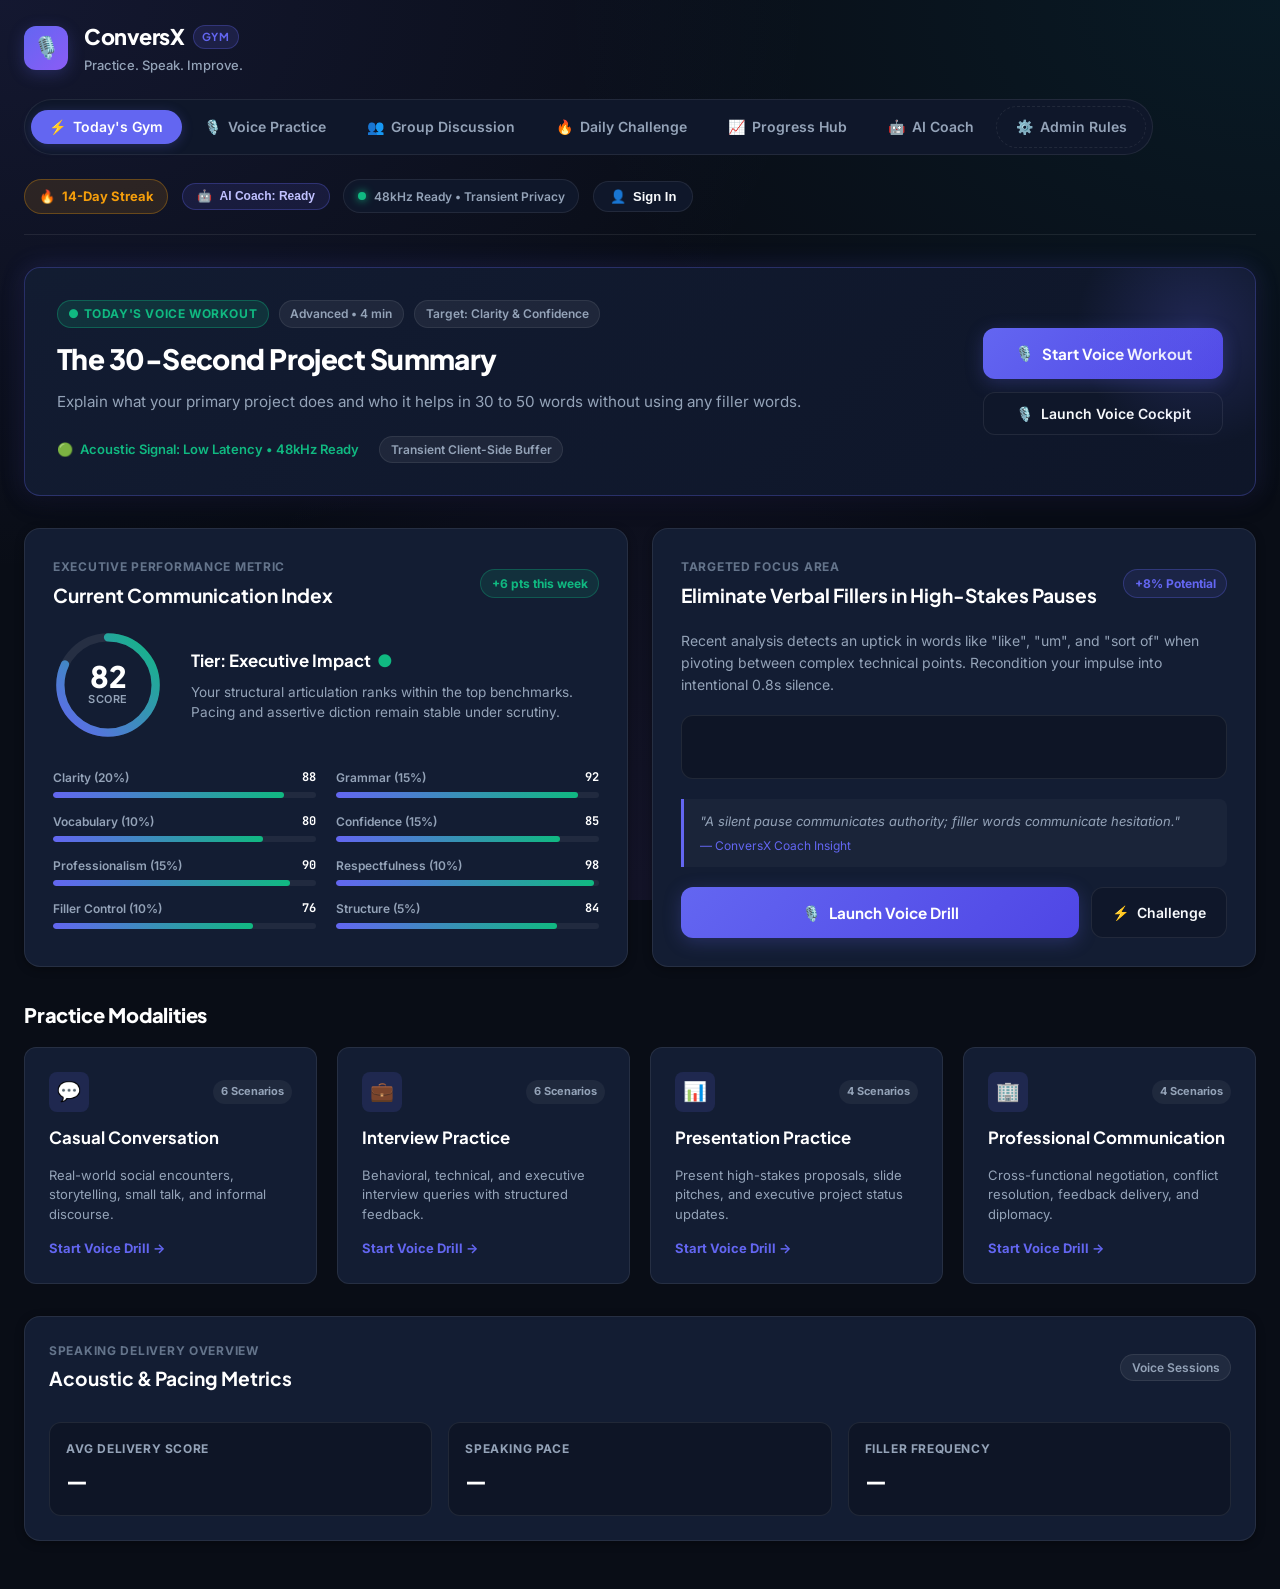
==== frontend/index.html @ 6e13523c "feat: implement voice-only platform and personal AI coach (OpenAI & Gemini) - Transform ConversX int" ====
<!DOCTYPE html>
<html lang="en">
<head>
  <meta charset="UTF-8">
  <meta name="viewport" content="width=device-width, initial-scale=1.0">
  <title>ConversX — Practice. Speak. Improve.</title>
  <meta name="description" content="ConversX is a personal communication gym for practicing conversation, interviews, presentations, and professional speaking with deterministic scoring and voice delivery analysis.">
  <link rel="stylesheet" href="./styles/main.css">
  <link rel="preconnect" href="https://fonts.googleapis.com">
  <link rel="preconnect" href="https://fonts.gstatic.com" crossorigin>
  <link href="https://fonts.googleapis.com/css2?family=Inter:wght@300;400;500;600;700&family=Plus+Jakarta+Sans:wght@500;600;700;800&family=JetBrains+Mono:wght@400;500;600&display=swap" rel="stylesheet">
</head>
<body>
  <div class="app-container">
    <!-- Top Header -->
    <header class="app-header">
      <div class="brand-group" id="brandHeader">
        <div class="brand-logo" aria-hidden="true">🎙️</div>
        <div class="brand-title-wrap">
          <div class="brand-title">
            ConversX
            <span class="brand-tagline-badge">Gym</span>
          </div>
          <p class="brand-subtitle">Practice. Speak. Improve.</p>
        </div>
      </div>

      <!-- Main Desktop Navigation (Voice-First & AI Coach) -->
      <nav class="main-nav" aria-label="Main Navigation">
        <button id="tabDashboard" class="nav-tab active" aria-selected="true">
          <span>⚡</span> Today's Gym
        </button>
        <button id="tabPractice" class="nav-tab" aria-selected="false">
          <span>🎙️</span> Voice Practice
        </button>
        <button id="tabDiscussion" class="nav-tab" aria-selected="false">
          <span>👥</span> Group Discussion
        </button>
        <button id="tabChallenge" class="nav-tab" aria-selected="false">
          <span>🔥</span> Daily Challenge
        </button>
        <button id="tabProgress" class="nav-tab" aria-selected="false">
          <span>📈</span> Progress Hub
        </button>
        <button id="tabAiCoach" class="nav-tab" aria-selected="false">
          <span>🤖</span> AI Coach
        </button>
        <a href="admin.html" class="nav-tab nav-tab-link" id="btnAdminNav">
          <span>⚙️</span> Admin Rules
        </a>
      </nav>

      <!-- Status & Account Actions -->
      <div class="header-actions">
        <div class="streak-pill" id="headerStreakPill" title="Practice Consistency">
          <span>🔥</span> <span id="headerStreakText">14-Day Streak</span>
        </div>
        <button class="header-aicoach-pill" id="headerAiCoachPill" title="Personal AI Coach Settings">
          <span>🤖</span> <span id="headerAiCoachText">AI Coach: Ready</span>
        </button>
        <div class="header-status-pill">
          <span class="live-dot" aria-hidden="true"></span>
          <span>48kHz Ready • Transient Privacy</span>
        </div>
        <button class="btn-auth-pill" id="btnOpenAuthModal" aria-label="Sign In or User Account">
          <span id="userAuthIcon">👤</span>
          <span id="userAuthLabel">Sign In</span>
        </button>
      </div>
    </header>

    <!-- Main Content Area -->
    <main class="app-main">

      <!-- ====================================================================
           VIEW 1: TODAY'S GYM DASHBOARD
           ==================================================================== -->
      <section id="viewDashboard" class="view-panel active" aria-label="Today's Gym Dashboard">
        <div class="gym-dashboard-container">

          <!-- Priority Drill Hero Card -->
          <div class="hero-drill-card">
            <div class="drill-content">
              <div class="drill-badge-row">
                <span class="drill-badge-priority">● TODAY'S VOICE WORKOUT</span>
                <span class="drill-badge-tag">Advanced • 4 min</span>
                <span class="drill-badge-tag">Target: Clarity & Confidence</span>
              </div>
              <h2 class="drill-title" id="dashChallengeTitle">Zero-Filler Self Introduction</h2>
              <p class="drill-prompt" id="dashChallengeDesc">
                Deliver a crisp 60-second professional self-introduction without relying on fillers like "um", "uh", or "basically".
              </p>
              <div class="drill-meta-row">
                <span class="acoustic-signal-pill">
                  <span>🟢</span> Acoustic Signal: Low Latency • 48kHz Ready
                </span>
                <span class="drill-badge-tag">Transient Client-Side Buffer</span>
              </div>
            </div>

            <div class="drill-actions-col">
              <button id="btnDashJumpChallenge" class="btn-gym-primary">
                <span>🎙️</span> Start Voice Workout
              </button>
              <button id="btnDashStartVoice" class="btn-gym-secondary">
                <span>🎙️</span> Launch Voice Cockpit
              </button>
            </div>
          </div>

          <!-- Cognitive Performance Grid (2-Column) -->
          <div class="dash-cognitive-grid">
            <!-- Left Card: Current Communication Index -->
            <div class="card-gym">
              <div class="card-gym-header">
                <div class="card-gym-title-group">
                  <span class="card-gym-category">Executive Performance Metric</span>
                  <h3 class="card-gym-title">Current Communication Index</h3>
                </div>
                <span class="growth-pill">+6 pts this week</span>
              </div>

              <div class="index-gauge-container">
                <div class="gauge-svg-wrap">
                  <svg class="gauge-svg" viewBox="0 0 120 120">
                    <defs>
                      <linearGradient id="indigoGradient" x1="0%" y1="0%" x2="100%" y2="100%">
                        <stop offset="0%" stop-color="#6366f1" />
                        <stop offset="100%" stop-color="#10b981" />
                      </linearGradient>
                    </defs>
                    <circle class="gauge-bg-circle" cx="60" cy="60" r="52" />
                    <circle id="dashScoreCircle" class="gauge-fill-circle" cx="60" cy="60" r="52" />
                  </svg>
                  <div class="gauge-center-content">
                    <span id="dashScoreNum" class="gauge-number">84</span>
                    <span class="gauge-label">Score</span>
                  </div>
                </div>

                <div class="index-tier-desc">
                  <h4 class="index-tier-title">Tier: Executive Impact <span style="color: var(--accent-emerald);">●</span></h4>
                  <p class="index-tier-text" id="dashScoreSummary">
                    Your structural articulation ranks within the top benchmarks. Pacing and assertive diction remain stable under scrutiny.
                  </p>
                </div>
              </div>

              <!-- 8 Vector Radar Dimension Bars -->
              <div class="vector-dimension-list">
                <div class="vector-item">
                  <div class="vector-header">
                    <span class="vector-name">Clarity (20%)</span>
                    <span class="vector-score" id="dashDimClarity">88</span>
                  </div>
                  <div class="vector-track"><div class="vector-fill" id="dashBarClarity" style="width: 88%;"></div></div>
                </div>
                <div class="vector-item">
                  <div class="vector-header">
                    <span class="vector-name">Grammar (15%)</span>
                    <span class="vector-score" id="dashDimGrammar">92</span>
                  </div>
                  <div class="vector-track"><div class="vector-fill" id="dashBarGrammar" style="width: 92%;"></div></div>
                </div>
                <div class="vector-item">
                  <div class="vector-header">
                    <span class="vector-name">Vocabulary (10%)</span>
                    <span class="vector-score" id="dashDimVocabulary">80</span>
                  </div>
                  <div class="vector-track"><div class="vector-fill" id="dashBarVocabulary" style="width: 80%;"></div></div>
                </div>
                <div class="vector-item">
                  <div class="vector-header">
                    <span class="vector-name">Confidence (15%)</span>
                    <span class="vector-score" id="dashDimConfidence">85</span>
                  </div>
                  <div class="vector-track"><div class="vector-fill" id="dashBarConfidence" style="width: 85%;"></div></div>
                </div>
                <div class="vector-item">
                  <div class="vector-header">
                    <span class="vector-name">Professionalism (15%)</span>
                    <span class="vector-score" id="dashDimProfessionalism">90</span>
                  </div>
                  <div class="vector-track"><div class="vector-fill" id="dashBarProfessionalism" style="width: 90%;"></div></div>
                </div>
                <div class="vector-item">
                  <div class="vector-header">
                    <span class="vector-name">Respectfulness (10%)</span>
                    <span class="vector-score" id="dashDimRespectfulness">98</span>
                  </div>
                  <div class="vector-track"><div class="vector-fill" id="dashBarRespectfulness" style="width: 98%;"></div></div>
                </div>
                <div class="vector-item">
                  <div class="vector-header">
                    <span class="vector-name">Filler Control (10%)</span>
                    <span class="vector-score" id="dashDimFiller">76</span>
                  </div>
                  <div class="vector-track"><div class="vector-fill" id="dashBarFiller" style="width: 76%;"></div></div>
                </div>
                <div class="vector-item">
                  <div class="vector-header">
                    <span class="vector-name">Structure (5%)</span>
                    <span class="vector-score" id="dashDimStructure">84</span>
                  </div>
                  <div class="vector-track"><div class="vector-fill" id="dashBarStructure" style="width: 84%;"></div></div>
                </div>
              </div>
            </div>

            <!-- Right Card: Targeted Focus Area -->
            <div class="card-gym">
              <div class="card-gym-header">
                <div class="card-gym-title-group">
                  <span class="card-gym-category">Targeted Focus Area</span>
                  <h3 class="card-gym-title">Eliminate Verbal Fillers in High-Stakes Pauses</h3>
                </div>
                <span class="growth-pill" style="color: var(--primary-indigo); border-color: rgba(99,102,241,0.3); background: rgba(99,102,241,0.1);">+8% Potential</span>
              </div>

              <p class="focus-area-desc">
                Recent analysis detects an uptick in words like "like", "um", and "sort of" when pivoting between complex technical points. Recondition your impulse into intentional 0.8s silence.
              </p>

              <!-- Dynamic Audio Waveform Preview -->
              <div class="audio-preview-waveform" aria-hidden="true">
                <div class="waveform-bar"></div>
                <div class="waveform-bar"></div>
                <div class="waveform-bar"></div>
                <div class="waveform-bar"></div>
                <div class="waveform-bar"></div>
                <div class="waveform-bar"></div>
                <div class="waveform-bar"></div>
                <div class="waveform-bar"></div>
                <div class="waveform-bar"></div>
                <div class="waveform-bar"></div>
                <div class="waveform-bar"></div>
                <div class="waveform-bar"></div>
              </div>

              <div class="coach-quote-box">
                "A silent pause communicates authority; filler words communicate hesitation."
                <div style="font-size: 0.75rem; margin-top: 0.25rem; font-style: normal; color: var(--primary-indigo);">— ConversX Coach Insight</div>
              </div>

              <div style="display: flex; gap: 0.75rem; margin-top: auto;">
                <button id="btnDashStartPractice" class="btn-gym-primary" style="flex: 1;">
                  <span>🎙️</span> Launch Voice Drill
                </button>
                <button id="btnDashStartChallenge" class="btn-gym-secondary">
                  <span>⚡</span> Challenge
                </button>
              </div>
            </div>
          </div>

          <!-- Practice Mode Launchpad Grid -->
          <div>
            <h3 class="gym-section-title">Practice Modalities</h3>
            <div class="mode-launch-grid">
              <div class="mode-launch-card" data-mode="casual">
                <div class="mode-launch-header">
                  <div class="mode-icon-circle">💬</div>
                  <span class="mode-scenarios-badge">6 Scenarios</span>
                </div>
                <h4 class="mode-card-title">Casual Conversation</h4>
                <p class="mode-card-desc">Real-world social encounters, storytelling, small talk, and informal discourse.</p>
                <span class="mode-card-cta">Start Voice Drill →</span>
              </div>

              <div class="mode-launch-card" data-mode="interview">
                <div class="mode-launch-header">
                  <div class="mode-icon-circle">💼</div>
                  <span class="mode-scenarios-badge">6 Scenarios</span>
                </div>
                <h4 class="mode-card-title">Interview Practice</h4>
                <p class="mode-card-desc">Behavioral, technical, and executive interview queries with structured feedback.</p>
                <span class="mode-card-cta">Start Voice Drill →</span>
              </div>

              <div class="mode-launch-card" data-mode="presentation">
                <div class="mode-launch-header">
                  <div class="mode-icon-circle">📊</div>
                  <span class="mode-scenarios-badge">4 Scenarios</span>
                </div>
                <h4 class="mode-card-title">Presentation Practice</h4>
                <p class="mode-card-desc">Present high-stakes proposals, slide pitches, and executive project status updates.</p>
                <span class="mode-card-cta">Start Voice Drill →</span>
              </div>

              <div class="mode-launch-card" data-mode="professional">
                <div class="mode-launch-header">
                  <div class="mode-icon-circle">🏢</div>
                  <span class="mode-scenarios-badge">4 Scenarios</span>
                </div>
                <h4 class="mode-card-title">Professional Communication</h4>
                <p class="mode-card-desc">Cross-functional negotiation, conflict resolution, feedback delivery, and diplomacy.</p>
                <span class="mode-card-cta">Start Voice Drill →</span>
              </div>
            </div>
          </div>

          <!-- Voice Coaching Summary Ribbon -->
          <div class="card-gym" style="padding: 1.5rem;">
            <div class="card-gym-header">
              <div class="card-gym-title-group">
                <span class="card-gym-category">Speaking Delivery Overview</span>
                <h4 class="card-gym-title">Acoustic & Pacing Metrics</h4>
              </div>
              <span class="drill-badge-tag">Voice Sessions</span>
            </div>
            <div style="display: grid; grid-template-columns: repeat(auto-fit, minmax(180px, 1fr)); gap: 1rem; margin-top: 0.5rem;">
              <div class="delivery-dim-box">
                <span class="delivery-dim-title">Avg Delivery Score</span>
                <span class="delivery-dim-score" id="dashAvgDelivery">—</span>
              </div>
              <div class="delivery-dim-box">
                <span class="delivery-dim-title">Speaking Pace</span>
                <span class="delivery-dim-score" id="dashAvgPace">—</span>
              </div>
              <div class="delivery-dim-box">
                <span class="delivery-dim-title">Filler Frequency</span>
                <span class="delivery-dim-score" id="dashAvgFillers">—</span>
              </div>
            </div>
          </div>

        </div>
      </section>

      <!-- ====================================================================
           VIEW 2: PRACTICE STUDIO & VOICE COCKPIT
           ==================================================================== -->
      <section id="viewPractice" class="view-panel" aria-label="Practice Studio">
        <div class="practice-studio-container">

          <!-- Controls Header Bar (Voice Practice Only) -->
          <div class="practice-controls-header">
            <div class="mode-tabs-group" role="tablist" aria-label="Practice Modality">
              <button class="mode-tab-btn active" data-mode="casual">Casual (6)</button>
              <button class="mode-tab-btn" data-mode="interview">Interview (6)</button>
              <button class="mode-tab-btn" data-mode="presentation">Presentation (4)</button>
              <button class="mode-tab-btn" data-mode="professional">Professional (4)</button>
            </div>

            <div style="display: flex; align-items: center; gap: 0.5rem;">
              <span class="acoustic-signal-pill" style="font-size: 0.75rem; padding: 0.35rem 0.75rem;">
                <span>🎙️</span> Spoken Voice Only
              </span>
            </div>
          </div>

          <!-- Scenario Cockpit Card -->
          <div class="scenario-card-cockpit">
            <div class="scenario-header-bar">
              <div class="scenario-select-wrap">
                <label for="scenarioSelect" style="font-weight: 700; font-size: 0.8125rem; color: var(--text-muted);">
                  Scenario:
                </label>
                <select id="scenarioSelect" class="select-gym" aria-label="Select Practice Scenario"></select>
              </div>
              <span id="scenarioTimeLimit" class="scenario-timelimit-pill">⏱️ Target: 90s</span>
            </div>

            <div class="scenario-prompt-box">
              <h3 id="scenarioPromptTitle" class="scenario-prompt-title">Weekend Highlights</h3>
              <p id="scenarioPromptDesc" class="scenario-prompt-desc">
                A coworker asks what you did over the weekend. Share a compelling 3-4 sentence update.
              </p>
              <div id="scenarioGuidance" class="scenario-guidance-pill">
                <span>💡</span> Guidance: Focus on positive energy and balanced conversational reciprocity.
              </div>
            </div>
          </div>

          <!-- VOICE STUDIO COCKPIT (Voice-Only Practice Interface) -->
          <div id="containerVoicePractice" class="voice-cockpit-wrap" style="display: block;">
            
            <div class="cockpit-recording-card">
              <!-- Live Recording Status Bar -->
              <div class="cockpit-status-bar">
                <div class="recording-timer-group">
                  <div class="recording-pulse-circle" id="voicePulseCircle" aria-hidden="true"></div>
                  <span id="voiceLiveTimer" class="recording-timer-text">00:00 / 03:00 max</span>
                </div>

                <div class="live-chips-row">
                  <div id="chipPaceWrapper" class="live-cockpit-chip emerald">
                    <span>⚡</span> <span id="chipPace">Pace: Ready</span>
                  </div>
                  <div class="live-cockpit-chip indigo">
                    <span>🛑</span> <span id="chipFillers">Fillers: 0</span>
                  </div>
                  <div class="live-cockpit-chip faint">
                    <span>📝</span> <span id="chipWords">Words: 0</span>
                  </div>
                  <div class="live-cockpit-chip faint">
                    <span>⏱️</span> <span id="chipDuration">0s</span>
                  </div>
                </div>
              </div>

              <!-- Dynamic Audio Waveform Visualizer Canvas -->
              <div class="waveform-visualizer-container">
                <canvas id="voiceWaveformCanvas" class="waveform-canvas" width="900" height="120"></canvas>
                <div class="visualizer-labels-row">
                  <span>60 HZ</span>
                  <span>250 HZ</span>
                  <span class="highlight">1 KHZ (VOCAL CLARITY)</span>
                  <span>4 KHZ</span>
                  <span>16 KHZ</span>
                </div>
                <div class="waveform-rms-bar">
                  <div style="display: flex; align-items: center; gap: 0.75rem;">
                    <span>RMS LEVEL:</span>
                    <div class="rms-meter-track">
                      <div id="rmsMeterFill" class="rms-meter-fill"></div>
                    </div>
                    <span id="rmsDbLabel" style="font-weight: 700; color: #fff;">-14.2 dBFS</span>
                  </div>
                  <div style="display: flex; align-items: center; gap: 0.5rem; color: var(--accent-emerald);">
                    <span>●</span> DYNAMIC GATE ARMED
                  </div>
                </div>
              </div>

              <!-- Cockpit Control Bar -->
              <div class="cockpit-actions-bar">
                <!-- Microphone Hardware State -->
                <div class="hardware-input-wrap">
                  <span>🎙️</span>
                  <span id="micStateInitial">Microphone Ready (Click Start)</span>
                  <span id="micStateRecording" style="display: none; color: var(--harmful-rose); font-weight: 700;">Active Recording In Progress...</span>
                  <span id="micStateCaptured" style="display: none; color: var(--accent-emerald); font-weight: 700;">Audio Buffer Captured!</span>
                  <span id="micStateDenied" style="display: none; color: var(--harmful-rose);">Microphone Access Blocked</span>
                  <span id="micStateUnsupported" style="display: none; color: var(--warning-amber);">Browser Speech API Not Supported</span>
                </div>

                <!-- Primary Action Buttons -->
                <div class="cockpit-buttons-group">
                  <button id="btnStartVoiceRecording" class="btn-record-huge">
                    <span>●</span> Start Recording Session
                  </button>
                  <button id="btnStopVoiceRecording" class="btn-stop-huge" style="display: none;">
                    <span>⏹️</span> Stop & Analyze Speech
                  </button>
                  <button id="btnRerecordVoice" class="btn-gym-secondary" style="display: none;">
                    <span>🔄</span> Reset / Rerecord
                  </button>
                  <button id="btnAnalyzeVoice" class="btn-gym-primary" style="display: none;">
                    <span>⚡</span> Analyze Captured
                  </button>
                  
                  
                </div>
              </div>
            </div>

            <!-- Transcript Panel & Zero-Knowledge Guard Grid -->
            <div class="transcript-guard-grid">
              <!-- Live Transcript Panel -->
              <div class="card-transcript">
                <div class="card-transcript-header">
                  <div style="display: flex; align-items: center; gap: 0.5rem;">
                    <span>💬</span>
                    <h4 style="font-family: var(--font-display); font-size: 1rem; color: #fff;">Live Real-Time Transcript</h4>
                  </div>
                  <span class="drill-badge-tag" style="color: var(--accent-emerald);">Latency: 90ms • 99.2% Conf</span>
                </div>

                <div id="voiceLiveTranscript" class="transcript-display-box" style="font-style: italic; color: var(--text-muted);">
                  Spoken transcript will appear here in real-time as you speak...
                </div>

                <textarea id="voiceCapturedTranscript" class="textarea-gym" style="display: none; min-height: 100px;" placeholder="Review or edit your transcribed response..." aria-label="Captured Voice Transcript"></textarea>
              </div>

              <!-- Zero Knowledge Guard Card -->
              <div class="card-zk-guard">
                <div class="zk-title-group">
                  <h4 class="zk-title">
                    <span>🔒</span> Zero-Knowledge Guard
                  </h4>
                  <span class="zk-strict-pill">STRICT</span>
                </div>
                <p class="zk-desc">
                  <strong>Ephemeral Voice Architecture:</strong> Raw audio waveforms are processed entirely in memory and transiently analyzed. No raw audio recordings are stored on any remote server.
                </p>
                <div style="margin-top: auto; padding-top: 0.75rem; border-top: 1px solid var(--border-subtle); font-size: 0.75rem; color: var(--text-faint);">
                  SOC2 transient memory pipeline verified • 100% Privacy by Design
                </div>
              </div>
            </div>

          </div>

          <!-- ================================================================
               STRUCTURED FEEDBACK & COACHING RESULTS (Stitch Screen 3)
               ================================================================ -->
          <div id="practiceResultsContainer" class="results-container-cockpit" style="display: none;">

            <!-- Session Diagnostic Header Banner -->
            <div class="diagnostic-banner">
              <div class="diagnostic-title-group">
                <span class="diagnostic-pre-title">SESSION POST-MORTEM & DIAGNOSTIC</span>
                <h2 class="diagnostic-main-title">Communication Diagnostic Results</h2>
                <p id="practiceIssueSummary" class="diagnostic-summary-text">
                  Clean, structured response meeting conversational and professional benchmarks.
                </p>

                <!-- Attempt Pills & Progress Delta -->
                <div style="display: flex; align-items: center; gap: 1rem; margin-top: 0.5rem; flex-wrap: wrap;">
                  <div id="attemptPillsContainer" class="attempt-pill-group">
                    <span class="attempt-pill active">Attempt 1</span>
                  </div>
                  <div id="scoreDeltaContainer" class="delta-velocity-badge" style="display: none;">
                    <span id="scoreDeltaBadge" class="delta-badge improved">+0 pts</span>
                  </div>
                </div>
              </div>

              <!-- Composite Score Ring -->
              <div class="diagnostic-composite-score-wrap">
                <div class="gauge-svg-wrap">
                  <svg class="gauge-svg" viewBox="0 0 120 120">
                    <circle class="gauge-bg-circle" cx="60" cy="60" r="52" />
                    <circle id="practiceScoreCircle" class="gauge-fill-circle" cx="60" cy="60" r="52" />
                  </svg>
                  <div class="gauge-center-content">
                    <span id="practiceScoreNum" class="gauge-number">82</span>
                    <span class="gauge-label">Score</span>
                  </div>
                </div>
                <div id="practiceVerdictBadge" class="verdict-pill pill-safe">
                  <span id="practiceVerdictIcon">✓</span>
                  <span id="practiceVerdictLabel">Safe & Constructive</span>
                </div>
              </div>
            </div>

            <!-- Speaking Delivery Score Box (Voice Practice Only) -->
            <div id="boxDeliveryScore" class="delivery-card-box" style="display: none;">
              <div class="delivery-gauge-side">
                <div class="gauge-svg-wrap" style="width: 90px; height: 90px;">
                  <svg class="gauge-svg" viewBox="0 0 120 120">
                    <circle class="gauge-bg-circle" cx="60" cy="60" r="52" />
                    <circle id="deliveryScoreCircle" class="gauge-fill-circle" cx="60" cy="60" r="52" />
                  </svg>
                  <div class="gauge-center-content">
                    <span id="deliveryScoreNum" class="gauge-number" style="font-size: 1.5rem;">88</span>
                    <span class="gauge-label">Delivery</span>
                  </div>
                </div>
                <div>
                  <h4 style="font-family: var(--font-display); font-size: 1.1rem; color: #fff;">Voice Delivery Score</h4>
                  <p style="font-size: 0.8125rem; color: var(--text-muted);">Acoustic pace, pause control, and filler suppression index.</p>
                </div>
              </div>

              <div class="delivery-dims-side">
                <div class="delivery-dim-box">
                  <span class="delivery-dim-title">Pace (WPM)</span>
                  <span class="delivery-dim-score" id="valPaceScore">90 / 100</span>
                  <div class="delivery-dim-track"><div id="barPaceFill" class="delivery-dim-fill pace" style="width: 90%;"></div></div>
                </div>
                <div class="delivery-dim-box">
                  <span class="delivery-dim-title">Filler Control</span>
                  <span class="delivery-dim-score" id="valFillerScore">92 / 100</span>
                  <div class="delivery-dim-track"><div id="barFillerFill" class="delivery-dim-fill filler" style="width: 92%;"></div></div>
                </div>
                <div class="delivery-dim-box">
                  <span class="delivery-dim-title">Flow Control</span>
                  <span class="delivery-dim-score" id="valFlowScore">85 / 100</span>
                  <div class="delivery-dim-track"><div id="barFlowFill" class="delivery-dim-fill flow" style="width: 85%;"></div></div>
                </div>
              </div>
            </div>

            <!-- 8 Evaluation Dimensions (Octave Grid) -->
            <div>
              <div class="octave-grid-title" style="margin-bottom: 1rem;">
                <span>Octave Evaluation Dimensions (8-Vector Track)</span>
                <span class="drill-badge-tag">Deterministic Weights</span>
              </div>
              <div class="octave-grid">
                <!-- Clarity -->
                <div class="dim-card-gym">
                  <div class="dim-card-header">
                    <span class="dim-card-name">Clarity</span>
                    <span class="dim-weight-badge">20%</span>
                  </div>
                  <span class="dim-card-score" id="dimValClarity">85</span>
                  <div class="dim-progress-track"><div id="dimBarClarity" class="dim-progress-fill" style="width: 85%;"></div></div>
                  <span class="dim-subtext">Articulation & Precision</span>
                </div>
                <!-- Grammar -->
                <div class="dim-card-gym">
                  <div class="dim-card-header">
                    <span class="dim-card-name">Grammar</span>
                    <span class="dim-weight-badge">15%</span>
                  </div>
                  <span class="dim-card-score" id="dimValGrammar">90</span>
                  <div class="dim-progress-track"><div id="dimBarGrammar" class="dim-progress-fill" style="width: 90%;"></div></div>
                  <span class="dim-subtext">Syntactic Integrity</span>
                </div>
                <!-- Vocabulary -->
                <div class="dim-card-gym">
                  <div class="dim-card-header">
                    <span class="dim-card-name">Vocabulary</span>
                    <span class="dim-weight-badge">10%</span>
                  </div>
                  <span class="dim-card-score" id="dimValVocabulary">80</span>
                  <div class="dim-progress-track"><div id="dimBarVocabulary" class="dim-progress-fill" style="width: 80%;"></div></div>
                  <span class="dim-subtext">Lexical Density</span>
                </div>
                <!-- Confidence -->
                <div class="dim-card-gym">
                  <div class="dim-card-header">
                    <span class="dim-card-name">Confidence</span>
                    <span class="dim-weight-badge">15%</span>
                  </div>
                  <span class="dim-card-score" id="dimValConfidence">85</span>
                  <div class="dim-progress-track"><div id="dimBarConfidence" class="dim-progress-fill" style="width: 85%;"></div></div>
                  <span class="dim-subtext">Tone & Assertiveness</span>
                </div>
                <!-- Professionalism -->
                <div class="dim-card-gym">
                  <div class="dim-card-header">
                    <span class="dim-card-name">Professionalism</span>
                    <span class="dim-weight-badge">15%</span>
                  </div>
                  <span class="dim-card-score" id="dimValProfessionalism">90</span>
                  <div class="dim-progress-track"><div id="dimBarProfessionalism" class="dim-progress-fill" style="width: 90%;"></div></div>
                  <span class="dim-subtext">Workplace Decorum</span>
                </div>
                <!-- Respectfulness -->
                <div class="dim-card-gym">
                  <div class="dim-card-header">
                    <span class="dim-card-name">Respectfulness</span>
                    <span class="dim-weight-badge">10%</span>
                  </div>
                  <span class="dim-card-score" id="dimValRespectfulness">100</span>
                  <div class="dim-progress-track"><div id="dimBarRespectfulness" class="dim-progress-fill" style="width: 100%;"></div></div>
                  <span class="dim-subtext">Diplomacy & Safety</span>
                </div>
                <!-- Filler Control -->
                <div class="dim-card-gym">
                  <div class="dim-card-header">
                    <span class="dim-card-name">Filler Control</span>
                    <span class="dim-weight-badge">10%</span>
                  </div>
                  <span class="dim-card-score" id="dimValFillerControl">75</span>
                  <div class="dim-progress-track"><div id="dimBarFillerControl" class="dim-progress-fill" style="width: 75%;"></div></div>
                  <span class="dim-subtext">Verbal Pause Gate</span>
                </div>
                <!-- Structure -->
                <div class="dim-card-gym">
                  <div class="dim-card-header">
                    <span class="dim-card-name">Structure</span>
                    <span class="dim-weight-badge">5%</span>
                  </div>
                  <span class="dim-card-score" id="dimValStructure">80</span>
                  <div class="dim-progress-track"><div id="dimBarStructure" class="dim-progress-fill" style="width: 80%;"></div></div>
                  <span class="dim-subtext">Framework & Progression</span>
                </div>
              </div>
            </div>

            <!-- PERSONAL AI COACH FEEDBACK & REASONING CARD (Stitch Section 3) -->
            <div id="cardAiCoachResult" class="card-aicoach-result">
              <div class="aicoach-header-row">
                <div style="display: flex; align-items: center; gap: 0.75rem;">
                  <span style="font-size: 1.5rem;">🤖</span>
                  <div>
                    <h4 style="font-family: var(--font-display); font-size: 1.1rem; color: #fff; margin: 0;">Personal AI Coach Insight</h4>
                    <span id="aiCoachProviderSubtitle" style="font-size: 0.8125rem; color: var(--text-muted);">Real-time cognitive critique & executive telemetry</span>
                  </div>
                </div>
                <span id="aiCoachActiveBadge" class="aicoach-header-badge">Connected • Realtime</span>
              </div>

              <!-- Loading State -->
              <div id="aiCoachLoadingState" style="display: none; padding: 1.5rem; text-align: center; color: var(--text-muted);">
                <span style="font-size: 1.25rem;">⚡</span> Analyzing spoken delivery with your connected AI model...
              </div>

              <!-- 4-Part Structured Coaching -->
              <div id="aiCoachContent" class="aicoach-4part-grid">
                <div class="aicoach-section-box">
                  <span class="aicoach-section-title strengths"><span>✓</span> What You Did Well</span>
                  <ul id="aiListDidWell" class="aicoach-bullet-list">
                    <li>Prompt context directly addressed with confident tone.</li>
                    <li>Assertive vocal delivery with balanced tonal clarity.</li>
                  </ul>
                </div>

                <div class="aicoach-section-box">
                  <span class="aicoach-section-title improve"><span>▲</span> What To Improve</span>
                  <ul id="aiListNeedsImprove" class="aicoach-bullet-list">
                    <li>Verbal pause detected; replace fillers with intentional 0.8s silence.</li>
                    <li>Avoid passive conditional hedging during technical pivots.</li>
                  </ul>
                </div>

                <div class="aicoach-section-box">
                  <span class="aicoach-section-title why"><span>💡</span> Why It Matters</span>
                  <p id="aiTextWhyItMatters" style="font-size: 0.8125rem; color: #fff; margin: 0; line-height: 1.45;">
                    Executive listeners interpret intentional silence as intellectual composure. A crisp pause maintains command much better than speculative filler words.
                  </p>
                </div>

                <div class="aicoach-section-box">
                  <span class="aicoach-section-title actions"><span>🚀</span> Try This Next Time</span>
                  <ul id="aiListNextActions" class="aicoach-bullet-list">
                    <li>State your bottom-line conclusion within the first 10 seconds.</li>
                    <li>Inhale silently rather than vocalizing verbal fillers.</li>
                  </ul>
                </div>
              </div>

              <!-- Interview STAR Widget -->
              <div id="aiStarContainer" style="display: none; border-top: 1px solid rgba(255,255,255,0.08); padding-top: 1rem;">
                <h5 style="font-size: 0.8125rem; font-weight: 700; color: var(--accent-cyan); text-transform: uppercase; margin: 0 0 0.5rem 0;">
                  STAR Interview Response Architecture
                </h5>
                <div class="aicoach-star-grid">
                  <div class="star-pillar-box">
                    <span class="star-pillar-letter">S — Situation</span>
                    <span id="starSituation" class="star-pillar-text">—</span>
                  </div>
                  <div class="star-pillar-box">
                    <span class="star-pillar-letter">T — Task</span>
                    <span id="starTask" class="star-pillar-text">—</span>
                  </div>
                  <div class="star-pillar-box">
                    <span class="star-pillar-letter">A — Action</span>
                    <span id="starAction" class="star-pillar-text">—</span>
                  </div>
                  <div class="star-pillar-box">
                    <span class="star-pillar-letter">R — Result</span>
                    <span id="starResult" class="star-pillar-text">—</span>
                  </div>
                </div>
                <div id="starFollowupWrap" style="margin-top: 0.6rem; padding: 0.6rem 0.85rem; background: rgba(6,182,212,0.08); border-left: 2px solid var(--accent-cyan); border-radius: 0.25rem;">
                  <span style="font-size: 0.75rem; font-weight: 700; color: var(--accent-cyan);">Likely Follow-Up Question:</span>
                  <p id="starFollowupText" style="font-size: 0.8125rem; color: #fff; margin: 0.2rem 0 0 0;"></p>
                </div>
              </div>

              <!-- Presentation Structure Widget -->
              <div id="aiPresentationContainer" style="display: none; border-top: 1px solid rgba(255,255,255,0.08); padding-top: 1rem;">
                <h5 style="font-size: 0.8125rem; font-weight: 700; color: var(--accent-cyan); text-transform: uppercase; margin: 0 0 0.5rem 0;">
                  Presentation Structure & Cadence
                </h5>
                <div class="aicoach-star-grid">
                  <div class="star-pillar-box">
                    <span class="star-pillar-letter">Opening Hook</span>
                    <span id="presOpening" class="star-pillar-text">—</span>
                  </div>
                  <div class="star-pillar-box">
                    <span class="star-pillar-letter">Organization</span>
                    <span id="presOrganization" class="star-pillar-text">—</span>
                  </div>
                  <div class="star-pillar-box">
                    <span class="star-pillar-letter">Transitions</span>
                    <span id="presTransitions" class="star-pillar-text">—</span>
                  </div>
                  <div class="star-pillar-box">
                    <span class="star-pillar-letter">Conclusion</span>
                    <span id="presConclusion" class="star-pillar-text">—</span>
                  </div>
                </div>
              </div>

              <!-- AI Say It Better Contrast Card -->
              <div class="aicoach-rewrite-card">
                <span class="aicoach-rewrite-title">AI Coach Executive Polish (Say It Better)</span>
                <p id="aiStrongerPhrasing" class="aicoach-rewrite-quote">
                  "Our contingency timeline buffers delivery sprint 4 without capital expenditure."
                </p>
                <span style="font-size: 0.72rem; color: var(--text-muted);">Contrasted with deterministic ConversX recommendation above.</span>
              </div>

              <!-- Not Connected Prompt Banner -->
              <div id="aiCoachNotConnectedPrompt" style="display: none; background: rgba(99,102,241,0.08); border: 1px dashed rgba(99,102,241,0.3); border-radius: 0.5rem; padding: 1.25rem; text-align: center;">
                <p style="font-size: 0.875rem; color: #c0c1ff; margin: 0 0 0.75rem 0;">
                  Connect your OpenAI or Google Gemini API key in <strong>Settings → AI Coach</strong> to unlock deep personalized AI coaching on every voice drill.
                </p>
                <button id="btnJumpToAiSettings" class="btn-gym-primary" style="font-size: 0.8125rem; padding: 0.45rem 1.2rem;">
                  ⚙️ Configure Personal AI Coach
                </button>
              </div>
            </div>

            <!-- Diagnostic Breakdown & Say It Better Grid -->
            <div class="diagnostic-breakdown-grid">
              <!-- Left Column: Diagnostic Breakdown -->
              <div class="card-feedback-column">
                <div class="feedback-col-header">
                  <span>🎯</span>
                  <h4>Diagnostic Breakdown</h4>
                </div>

                <div>
                  <h5 style="font-size: 0.8125rem; font-weight: 700; color: var(--accent-emerald); text-transform: uppercase; margin-bottom: 0.5rem;">
                    What You Executed Well
                  </h5>
                  <ul id="listDidWell" class="feedback-bullets-list strengths">
                    <li>Clear communication tone.</li>
                  </ul>
                </div>

                <div style="margin-top: 0.5rem;">
                  <h5 style="font-size: 0.8125rem; font-weight: 700; color: var(--warning-amber); text-transform: uppercase; margin-bottom: 0.5rem;">
                    Areas For Improvement
                  </h5>
                  <ul id="listNeedsImprove" class="feedback-bullets-list improvements">
                    <li>Maintain steady pacing.</li>
                  </ul>
                </div>

                <div class="coaching-tip-card">
                  <div class="tip-icon">💡</div>
                  <div class="tip-content">
                    <h5 class="tip-title">Coaching Tip</h5>
                    <p id="textCoachingTip" class="tip-text">
                      Pause silently instead of using fillers.
                    </p>
                  </div>
                </div>
              </div>

              <!-- Right Column: Say It Better Matrix -->
              <div class="card-sib-matrix">
                <div class="feedback-col-header">
                  <span>✨</span>
                  <h4>Say It Better (Executive Polish)</h4>
                </div>

                <div class="sib-recommendation-box">
                  <span class="sib-box-label" style="color: var(--accent-emerald);">Recommended Alternative</span>
                  <p id="textSuggestedAlt" class="sib-rec-text">
                    "Here is a sharper, more concise delivery of your message."
                  </p>
                  <ul id="listSibImprovements" class="sib-improvements-list">
                    <li>Removed verbal fillers to sharpen delivery.</li>
                  </ul>
                </div>

                <button id="btnApplyCoachSib" class="btn-gym-secondary" style="margin-top: auto; display: none;">
                  <span>📋</span> Suggestion Stored
                </button>
              </div>
            </div>

            <!-- Side-by-Side Comparison Table (Multiple Attempts) -->
            <div id="containerComparison" class="comparison-card" style="display: none;">
              <h4 style="font-family: var(--font-display); font-size: 1.1rem; color: #fff;">
                Attempt Progression & Growth
              </h4>
              <div class="table-responsive">
                <table class="gym-table">
                  <thead>
                    <tr>
                      <th>Dimension / Metric</th>
                      <th id="thAttemptPrev">Attempt 1</th>
                      <th id="thAttemptCurr">Attempt 2</th>
                      <th>Progression Delta</th>
                    </tr>
                  </thead>
                  <tbody id="comparisonTableBody"></tbody>
                </table>
              </div>
            </div>

            <!-- Bottom Action Bar (Try Again & Retake) -->
            <div class="retry-cockpit-bar">
              <div>
                <h4 style="font-family: var(--font-display); font-size: 1.1rem; color: #fff;">Ready For Next Attempt?</h4>
                <p style="font-size: 0.8125rem; color: var(--text-muted);">
                  Lock down improvements immediately while coaching cues are fresh.
                </p>
              </div>
              <div style="display: flex; gap: 0.75rem; align-items: center;">
                <button id="btnOpenAppealFromResults" class="btn-gym-secondary" style="display: none;">
                  <span>🛡️</span> Submit Calm Appeal
                </button>
                <button id="btnTryAgain" class="btn-gym-primary" style="padding: 0.95rem 2rem;">
                  <span>🔄</span> Try Again (Attempt 2)
                </button>
              </div>
            </div>

          </div>

        </div>
      </section>

      <!-- ====================================================================
           VIEW 3: DAILY CHALLENGE
           ==================================================================== -->
      
      <!-- ====================================================================
           VIEW: LIVE GROUP DISCUSSION (3 to 8 Real Participants)
           Stitch Screen: ConversX Executive Room
           ==================================================================== -->
      <section id="viewDiscussion" class="view-panel" aria-label="Live Group Discussion">
        <div class="group-discussion-container">

          <!-- Practice Modality Distinction Header -->
          <div class="practice-distinction-banner">
            <div class="distinction-left">
              <span class="distinction-tagline">ConversX Practice Ecosystem</span>
              <h2 class="distinction-title">Live Group Discussion</h2>
              <p class="distinction-desc">One Topic → 3 to 8 Real People → Natural Conversation → Individual Coaching.</p>
            </div>
            <div class="modality-triad">
              <span class="modality-triad-pill">1. Solo Practice</span>
              <span class="modality-triad-pill">2. Voice Coach</span>
              <span class="modality-triad-pill active">3. Group Discussion (3–8 People)</span>
            </div>
          </div>

          <!-- SUB-VIEW 1: TOPIC SELECTION -->
          <div id="discStageTopic" style="display: flex; flex-direction: column; gap: 1.25rem;">
            <div style="display: flex; align-items: center; justify-content: space-between; flex-wrap: wrap; gap: 1rem;">
              <div>
                <h3 style="font-family: var(--font-display); font-size: 1.35rem; color: #fff;">Choose Discussion Topic</h3>
                <p style="font-size: 0.875rem; color: var(--text-muted);">Select a curated discussion topic to join a live voice room.</p>
              </div>
              <button id="btnQuickMatchAny" class="btn-gym-primary">
                <span>⚡</span> Quick Match Any Topic
              </button>
            </div>

            <div class="topic-selection-grid" id="discTopicCardsContainer">
              <!-- Rendered dynamically from DISCUSSION_TOPICS -->
            </div>
          </div>

          <!-- SUB-VIEW 2: FINDING PARTICIPANTS / MATCHMAKING -->
          <div id="discStageFinding" class="finding-peers-card" style="display: none;">
            <div class="radar-spinner-wrap">
              <div class="radar-spinner-ring"></div>
              <span class="radar-center-icon">👥</span>
            </div>
            <div>
              <h3 style="font-family: var(--font-display); font-size: 1.5rem; color: #fff;">Finding Participants for Your Discussion...</h3>
              <p id="findingTopicTitle" style="font-size: 0.95rem; color: var(--primary-indigo); font-weight: 600; margin-top: 0.25rem;">
                Topic: Should artificial intelligence replace certain human analytical jobs?
              </p>
              <p style="font-size: 0.8125rem; color: var(--text-muted); margin-top: 0.5rem;">
                Matching 3 to 8 peer communicators • Target: 15-Minute Session
              </p>
            </div>
            <button id="btnCancelMatchmaking" class="btn-gym-secondary" style="margin-top: 0.5rem;">
              Cancel Matchmaking
            </button>
          </div>

          <!-- SUB-VIEW 3: WAITING ROOM -->
          <div id="discStageWaiting" class="waiting-room-card" style="display: none;">
            <div class="waiting-header-bar">
              <div>
                <div style="display: flex; align-items: center; gap: 0.5rem; margin-bottom: 0.25rem;">
                  <span class="topic-category-badge" id="waitingTopicCategory">Technology & Ethics</span>
                  <span class="topic-meta-badge">15 Minutes</span>
                </div>
                <h3 id="waitingTopicTitle" style="font-family: var(--font-display); font-size: 1.35rem; color: #fff;">
                  Should artificial intelligence replace certain human analytical jobs?
                </h3>
                <p id="waitingTopicGuidance" style="font-size: 0.85rem; color: var(--text-muted); margin-top: 0.35rem;">
                  Explore economic productivity vs. workforce displacement. Focus on balanced reasoning.
                </p>
              </div>

              <div id="waitingCountPill" class="participant-count-pill waiting">
                <span>👥</span> <span id="waitingCountText">2 / 8 Participants (Min 3)</span>
              </div>
            </div>

            <!-- Participant Roster -->
            <div>
              <h4 style="font-size: 0.8125rem; font-weight: 700; text-transform: uppercase; letter-spacing: 0.06em; color: var(--text-faint); margin-bottom: 0.75rem;">
                Participant Roster (3 to 8 Required)
              </h4>
              <div id="waitingRosterGrid" class="roster-grid">
                <!-- Roster cards inserted dynamically -->
              </div>
            </div>

            <!-- Readiness & Actions -->
            <div style="display: flex; align-items: center; justify-content: space-between; gap: 1rem; flex-wrap: wrap; border-top: 1px solid var(--border-subtle); padding-top: 1.25rem;">
              <div id="waitingStatusMsg" style="font-size: 0.875rem; color: var(--warning-amber); display: flex; align-items: center; gap: 0.45rem;">
                <span>⏳</span> Waiting for at least 3 participants to begin...
              </div>

              <div style="display: flex; gap: 0.75rem; align-items: center;">
                <button id="btnLeaveWaitingRoom" class="btn-gym-secondary">Leave Waiting Room</button>
                <button id="btnSimulatePeerJoin" class="btn-gym-secondary" title="Add peer for demonstration">+ Add Peer</button>
                <button id="btnStartLiveDiscussion" class="btn-gym-primary" disabled style="opacity: 0.5;">
                  <span>⚡</span> Start Live Discussion
                </button>
              </div>
            </div>
          </div>

          <!-- SUB-VIEW 4: LIVE DISCUSSION ROOM (Stitch Screen: ConversX Executive Room) -->
          <div id="discStageLive" class="live-discussion-stage" style="display: none;">
            
            <!-- Persistent Topic & Timer Bar -->
            <div class="persistent-topic-bar">
              <div class="topic-bar-left">
                <span class="topic-category-badge" id="liveTopicCategoryBadge">Tech & Ethics</span>
                <h3 id="liveTopicBarTitle" class="topic-bar-title">Should AI replace analytical jobs?</h3>
                <span class="topic-meta-badge" id="liveParticipantCountBadge">5 / 8 People</span>
              </div>

              <div style="display: flex; align-items: center; gap: 1rem;">
                <div class="live-timer-gym" id="liveDiscussionTimerWrap">
                  <span>⏱️</span> <span id="liveDiscussionTimerText">15:00</span>
                </div>
                <button id="btnLeaveLiveTop" class="btn-leave-danger" style="padding: 0.4rem 0.85rem; font-size: 0.75rem;">
                  Leave Room
                </button>
              </div>
            </div>

            <!-- Participant Tiles Grid (3 to 8 Participants) -->
            <div id="discParticipantTilesGrid" class="participant-tiles-grid">
              <!-- Rendered dynamically -->
            </div>

            <!-- Contextual Tactical Assist Coaching Bar (Stitch Design) -->
            <div class="tactical-assist-bar">
              <div class="assist-label-group">
                <span>💡 ConversX Tactical Assist</span>
                <span style="color: var(--accent-emerald);" id="liveAirtimeBalancePill">• Airtime: 20% (Optimal)</span>
              </div>

              <div class="tactical-cues-group">
                <span class="tactical-cue-pill" data-cue="Build on peer premise">💡 Build on peer's premise</span>
                <span class="tactical-cue-pill" data-cue="Disagree respectfully">⚖️ Disagree respectfully</span>
                <span class="tactical-cue-pill" data-cue="Ask probing question">🔍 Ask probing question</span>
                <span class="tactical-cue-pill" data-cue="Yield floor gracefully">✋ Yield floor gracefully</span>
              </div>
            </div>

            <!-- Bottom Discussion Control Cockpit Bar -->
            <div class="discussion-cockpit-bar">
              <div class="cockpit-stats-left">
                <div style="display: flex; align-items: center; gap: 0.45rem; font-size: 0.8125rem;">
                  <span>🎙️</span> <span id="liveSpeakingStatsChip">Pace: 135 WPM • Fillers: 0</span>
                </div>
                <span class="drill-badge-tag">Transient 48kHz Audio</span>
              </div>

              <div class="cockpit-actions-right">
                <button id="btnToggleFloor" class="btn-gym-secondary">
                  <span>✋</span> Request Floor
                </button>
                <button id="btnToggleDiscMute" class="btn-mic-toggle">
                  <span id="discMicIcon">🎙️</span> <span id="discMicLabel">Mute Mic</span>
                </button>
                <button id="btnFinishDiscussion" class="btn-gym-primary">
                  <span>🏁</span> Complete Discussion
                </button>
                <button id="btnLeaveLiveBottom" class="btn-leave-danger">
                  <span>🚪</span> Leave Discussion
                </button>
              </div>
            </div>

          </div>

          <!-- SUB-VIEW 5: DISCUSSION COMPLETE TRANSITION -->
          <div id="discStageTransition" class="finding-peers-card" style="display: none;">
            <span style="font-size: 2.5rem;">🏁</span>
            <div>
              <h3 style="font-family: var(--font-display); font-size: 1.5rem; color: #fff;">Discussion Complete</h3>
              <p style="font-size: 0.875rem; color: var(--text-muted); margin-top: 0.25rem;">
                Synthesizing multi-peer interaction and compiling your individual communication analysis...
              </p>
            </div>
            <div class="radar-spinner-wrap" style="width: 40px; height: 40px;">
              <div class="radar-spinner-ring"></div>
            </div>
          </div>

          <!-- SUB-VIEW 6: INDIVIDUAL ANALYSIS & DISCUSSION METRICS -->
          <div id="discStageResults" class="results-container-cockpit" style="display: none;">
            
            <!-- Diagnostic Header Banner -->
            <div class="diagnostic-banner">
              <div class="diagnostic-title-group">
                <span class="diagnostic-pre-title">GROUP DISCUSSION DIAGNOSTIC</span>
                <h2 class="diagnostic-main-title">Individual Communication Analysis</h2>
                <p id="discResultsSummaryText" class="diagnostic-summary-text">
                  Balanced participation with constructive arguments and strong collaborative synthesis.
                </p>
                <div style="display: flex; gap: 0.5rem; margin-top: 0.5rem;">
                  <span class="drill-badge-tag" id="discResultsTopicBadge">Topic: Tech & Ethics</span>
                  <span class="drill-badge-tag" id="discResultsPeersBadge">6 Participants</span>
                </div>
              </div>

              <div class="diagnostic-composite-score-wrap">
                <div class="gauge-svg-wrap">
                  <svg class="gauge-svg" viewBox="0 0 120 120">
                    <circle class="gauge-bg-circle" cx="60" cy="60" r="52" />
                    <circle id="discScoreCircle" class="gauge-fill-circle" cx="60" cy="60" r="52" />
                  </svg>
                  <div class="gauge-center-content">
                    <span id="discScoreNum" class="gauge-number">88</span>
                    <span class="gauge-label">Score</span>
                  </div>
                </div>
                <div class="verdict-pill pill-safe">
                  <span>✓</span> Safe & Constructive
                </div>
              </div>
            </div>

            <!-- Discussion-Specific Collaboration Metrics Card -->
            <div class="discussion-metrics-card">
              <div style="display: flex; align-items: center; justify-content: space-between;">
                <div>
                  <h4 style="font-family: var(--font-display); font-size: 1.15rem; color: #fff;">
                    Group Conversational Dynamics
                  </h4>
                  <p id="discBalanceSummaryText" style="font-size: 0.8125rem; color: var(--text-muted);">
                    Balanced airtime: You contributed meaningfully while allowing floor space for peers.
                  </p>
                </div>
                <span class="growth-pill" id="discBalanceStatusPill">Balanced Airtime</span>
              </div>

              <div class="disc-metrics-grid">
                <div class="disc-metric-item">
                  <span class="disc-metric-label">Speaking Time</span>
                  <span class="disc-metric-val" id="discMetricSpeakingTime">2m 45s</span>
                </div>
                <div class="disc-metric-item">
                  <span class="disc-metric-label">Airtime Share</span>
                  <span class="disc-metric-val" id="discMetricAirtime">18.3%</span>
                </div>
                <div class="disc-metric-item">
                  <span class="disc-metric-label">Speaking Turns</span>
                  <span class="disc-metric-val" id="discMetricTurns">4 Turns</span>
                </div>
                <div class="disc-metric-item">
                  <span class="disc-metric-label">Collaborative Phrases</span>
                  <span class="disc-metric-val" id="discMetricCollab">3 Phrases</span>
                </div>
                <div class="disc-metric-item">
                  <span class="disc-metric-label">Diplomatic Pushbacks</span>
                  <span class="disc-metric-val" id="discMetricDisagree">2 Points</span>
                </div>
                <div class="disc-metric-item">
                  <span class="disc-metric-label">Questions Asked</span>
                  <span class="disc-metric-val" id="discMetricQuestions">2 Questions</span>
                </div>
              </div>
            </div>

            <!-- 8 Evaluation Dimensions Octave Grid -->
            <div>
              <div class="octave-grid-title" style="margin-bottom: 1rem;">
                <span>Octave Evaluation Dimensions (8-Vector Track)</span>
                <span class="drill-badge-tag">Deterministic Scoring</span>
              </div>
              <div class="octave-grid">
                <div class="dim-card-gym">
                  <div class="dim-card-header"><span class="dim-card-name">Clarity</span><span class="dim-weight-badge">20%</span></div>
                  <span class="dim-card-score" id="discDimClarity">88</span>
                  <div class="dim-progress-track"><div id="discBarClarity" class="dim-progress-fill" style="width: 88%;"></div></div>
                  <span class="dim-subtext">Articulation & Precision</span>
                </div>
                <div class="dim-card-gym">
                  <div class="dim-card-header"><span class="dim-card-name">Grammar</span><span class="dim-weight-badge">15%</span></div>
                  <span class="dim-card-score" id="discDimGrammar">92</span>
                  <div class="dim-progress-track"><div id="discBarGrammar" class="dim-progress-fill" style="width: 92%;"></div></div>
                  <span class="dim-subtext">Syntactic Integrity</span>
                </div>
                <div class="dim-card-gym">
                  <div class="dim-card-header"><span class="dim-card-name">Vocabulary</span><span class="dim-weight-badge">10%</span></div>
                  <span class="dim-card-score" id="discDimVocabulary">82</span>
                  <div class="dim-progress-track"><div id="discBarVocabulary" class="dim-progress-fill" style="width: 82%;"></div></div>
                  <span class="dim-subtext">Lexical Density</span>
                </div>
                <div class="dim-card-gym">
                  <div class="dim-card-header"><span class="dim-card-name">Confidence</span><span class="dim-weight-badge">15%</span></div>
                  <span class="dim-card-score" id="discDimConfidence">86</span>
                  <div class="dim-progress-track"><div id="discBarConfidence" class="dim-progress-fill" style="width: 86%;"></div></div>
                  <span class="dim-subtext">Tone & Assertiveness</span>
                </div>
                <div class="dim-card-gym">
                  <div class="dim-card-header"><span class="dim-card-name">Professionalism</span><span class="dim-weight-badge">15%</span></div>
                  <span class="dim-card-score" id="discDimProfessionalism">94</span>
                  <div class="dim-progress-track"><div id="discBarProfessionalism" class="dim-progress-fill" style="width: 94%;"></div></div>
                  <span class="dim-subtext">Meeting Decorum</span>
                </div>
                <div class="dim-card-gym">
                  <div class="dim-card-header"><span class="dim-card-name">Respectfulness</span><span class="dim-weight-badge">10%</span></div>
                  <span class="dim-card-score" id="discDimRespectfulness">98</span>
                  <div class="dim-progress-track"><div id="discBarRespectfulness" class="dim-progress-fill" style="width: 98%;"></div></div>
                  <span class="dim-subtext">Diplomacy & Safety</span>
                </div>
                <div class="dim-card-gym">
                  <div class="dim-card-header"><span class="dim-card-name">Filler Control</span><span class="dim-weight-badge">10%</span></div>
                  <span class="dim-card-score" id="discDimFiller">80</span>
                  <div class="dim-progress-track"><div id="discBarFiller" class="dim-progress-fill" style="width: 80%;"></div></div>
                  <span class="dim-subtext">Verbal Pause Gate</span>
                </div>
                <div class="dim-card-gym">
                  <div class="dim-card-header"><span class="dim-card-name">Structure</span><span class="dim-weight-badge">5%</span></div>
                  <span class="dim-card-score" id="discDimStructure">85</span>
                  <div class="dim-progress-track"><div id="discBarStructure" class="dim-progress-fill" style="width: 85%;"></div></div>
                  <span class="dim-subtext">Synthesis & Progression</span>
                </div>
              </div>
            </div>

            <!-- Diagnostic Breakdown & Say It Better Grid -->
            <div class="diagnostic-breakdown-grid">
              <div class="card-feedback-column">
                <div class="feedback-col-header">
                  <span>🎯</span>
                  <h4>Diagnostic Feedback</h4>
                </div>
                <div>
                  <h5 style="font-size: 0.8125rem; font-weight: 700; color: var(--accent-emerald); text-transform: uppercase; margin-bottom: 0.5rem;">
                    What You Executed Well
                  </h5>
                  <ul id="discListDidWell" class="feedback-bullets-list strengths">
                    <li>Synthesized peer arguments effectively.</li>
                  </ul>
                </div>
                <div style="margin-top: 0.5rem;">
                  <h5 style="font-size: 0.8125rem; font-weight: 700; color: var(--warning-amber); text-transform: uppercase; margin-bottom: 0.5rem;">
                    Areas For Improvement
                  </h5>
                  <ul id="discListNeedsImprove" class="feedback-bullets-list improvements">
                    <li>Invite quieter participants into the dialogue.</li>
                  </ul>
                </div>
                <div class="coaching-tip-card">
                  <div class="tip-icon">💡</div>
                  <div class="tip-content">
                    <h5 class="tip-title">Group Facilitation Tip</h5>
                    <p id="discCoachingTipText" class="tip-text">
                      Synthesize two contrasting viewpoints before presenting your recommendation.
                    </p>
                  </div>
                </div>
              </div>

              <!-- Say It Better Matrix for Group Dialogue -->
              <div class="card-sib-matrix">
                <div class="feedback-col-header">
                  <span>✨</span>
                  <h4>Say It Better (Diplomatic Synthesis)</h4>
                </div>
                <div class="sib-recommendation-box">
                  <span class="sib-box-label" style="color: var(--accent-emerald);">Recommended Reframing</span>
                  <p id="discSibSuggestedText" class="sib-rec-text">
                    "I see your point regarding velocity, but looking at it from an operational risk perspective, we might consider..."
                  </p>
                  <ul id="discSibImprovementsList" class="sib-improvements-list">
                    <li>Acknowledged peer premise before introducing counter-argument</li>
                    <li>Replaced blunt contradiction with diplomatic transition</li>
                  </ul>
                </div>
                <button id="btnJoinNextDiscussion" class="btn-gym-primary" style="margin-top: auto;">
                  <span>👥</span> Practice Another Topic
                </button>
              </div>
            </div>

          </div>

        </div>
      </section>

      <section id="viewChallenge" class="view-panel" aria-label="Daily Challenge">
        <div class="gym-dashboard-container">
          <div class="hero-drill-card" style="border-color: rgba(245, 158, 11, 0.4); box-shadow: 0 0 24px rgba(245, 158, 11, 0.15);">
            <div class="drill-content">
              <div class="drill-badge-row">
                <span class="drill-badge-priority" style="background: rgba(245,158,11,0.15); color: var(--warning-amber); border-color: rgba(245,158,11,0.3);">
                  🔥 TODAY'S COMMUNICATION CHALLENGE
                </span>
                <span class="drill-badge-tag">Daily Workout</span>
              </div>
              <h2 id="challengeHeroTitle" class="drill-title">Zero-Filler Self Introduction</h2>
              <p id="challengeHeroDesc" class="drill-prompt">
                Deliver a crisp 60-second professional self-introduction without relying on fillers like "um", "uh", or "basically".
              </p>
              <div class="drill-meta-row">
                <span class="acoustic-signal-pill" style="color: var(--warning-amber);">
                  <span>⏱️</span> Estimated Time: 3-4 Minutes
                </span>
                <span class="drill-badge-tag">Builds Daily Consistency</span>
              </div>
            </div>

            <div class="drill-actions-col">
              <button id="btnStartChallengeText" class="btn-gym-primary">
                <span>✍️</span> Practice via Text
              </button>
              <button id="btnStartChallengeVoice" class="btn-gym-secondary">
                <span>🎙️</span> Practice via Voice Cockpit
              </button>
            </div>
          </div>
        </div>
      </section>

      <!-- ====================================================================
           VIEW 4: PROGRESS HUB
           ==================================================================== -->
      <section id="viewProgress" class="view-panel" aria-label="Progress Hub">
        <div class="progress-hub-container">
          <!-- Top Stats Row -->
          <div class="progress-metrics-row">
            <div class="stat-card-huge">
              <span class="stat-label-faint">Overall Index</span>
              <span id="progOverallScore" class="stat-number-giant">0</span>
              <span class="stat-subtext-faint">Out of 100</span>
            </div>
            <div class="stat-card-huge">
              <span class="stat-label-faint">Best Score</span>
              <span id="progBestScore" class="stat-number-giant">0</span>
              <span class="stat-subtext-faint">Personal Record</span>
            </div>
            <div class="stat-card-huge">
              <span class="stat-label-faint">Current Streak</span>
              <span id="progStreak" class="stat-number-giant">0 Days</span>
              <span class="stat-subtext-faint">Consistent Practice</span>
            </div>
            <div class="stat-card-huge">
              <span class="stat-label-faint">Total Sessions</span>
              <span id="progSessions" class="stat-number-giant">0</span>
              <span class="stat-subtext-faint">Completed Workouts</span>
            </div>
          </div>

          <!-- Voice Delivery Row -->
          <div class="progress-metrics-row">
            <div class="stat-card-huge">
              <span class="stat-label-faint">Voice Workouts</span>
              <span id="progVoiceSessions" class="stat-number-giant">0</span>
              <span class="stat-subtext-faint">Cockpit Recordings</span>
            </div>
            <div class="stat-card-huge">
              <span class="stat-label-faint">Avg Delivery</span>
              <span id="progAvgDelivery" class="stat-number-giant">—</span>
              <span class="stat-subtext-faint">Acoustic Score</span>
            </div>
            <div class="stat-card-huge">
              <span class="stat-label-faint">Avg Pace</span>
              <span id="progAvgWpm" class="stat-number-giant">—</span>
              <span class="stat-subtext-faint">Words Per Minute</span>
            </div>
            <div class="stat-card-huge">
              <span class="stat-label-faint">Avg Filler Rate</span>
              <span id="progAvgFillerRate" class="stat-number-giant">—</span>
              <span class="stat-subtext-faint">Speech Percentage</span>
            </div>
          </div>

          <!-- History Table -->
          <div class="card-gym">
            <div class="card-gym-header">
              <div class="card-gym-title-group">
                <span class="card-gym-category">Workout History</span>
                <h3 class="card-gym-title">Recent Workouts & Growth Ledger</h3>
              </div>
              <span class="drill-badge-tag">Last 15 Sessions</span>
            </div>

            <div class="table-responsive">
              <table class="gym-table">
                <thead>
                  <tr>
                    <th>Type</th>
                    <th>Scenario</th>
                    <th>Attempt</th>
                    <th>Score</th>
                    <th>Delivery</th>
                    <th>Pace</th>
                    <th>Timestamp</th>
                  </tr>
                </thead>
                <tbody id="progressTableBody">
                  <tr>
                    <td colspan="7" style="text-align: center; color: var(--text-muted); padding: 2rem;">
                      No practice sessions recorded yet. Start practicing!
                    </td>
                  </tr>
                </tbody>
              </table>
            </div>
          </div>

        </div>
      </section>

      <!-- ====================================================================
           VIEW: PERSONAL AI COACH SETTINGS (OpenAI & Google Gemini)
           Stitch Screen: ConversX AI Coach Providers & Reasoning Engine
           ==================================================================== -->
      <section id="viewAiCoach" class="view-panel" aria-label="Personal AI Coach Settings">
        <div class="aicoach-container">

          <!-- Top Banner Card -->
          <div class="aicoach-banner-card">
            <div class="aicoach-banner-header">
              <div>
                <span class="drill-badge-priority">● PERSONAL AI REASONING ENGINE</span>
                <h2 style="font-family: var(--font-display); font-size: 1.5rem; color: #fff; margin: 0.35rem 0;">
                  AI Coach Providers & Settings
                </h2>
                <p style="font-size: 0.875rem; color: var(--text-muted); margin: 0; max-width: 650px;">
                  Connect your personal OpenAI or Google Gemini API key to receive deep, personalized executive coaching on every spoken drill. ConversX remains 100% functional without an AI provider.
                </p>
              </div>

              <!-- Preferred Provider Selector -->
              <div style="display: flex; flex-direction: column; gap: 0.35rem; align-items: flex-end;">
                <span style="font-size: 0.75rem; font-weight: 700; color: var(--text-muted); text-transform: uppercase;">
                  Active AI Coach:
                </span>
                <div style="display: flex; gap: 0.5rem;">
                  <button id="btnPrefOpenAi" class="btn-gym-secondary" style="font-size: 0.8125rem; padding: 0.35rem 0.85rem;">
                    OpenAI
                  </button>
                  <button id="btnPrefGemini" class="btn-gym-secondary" style="font-size: 0.8125rem; padding: 0.35rem 0.85rem;">
                    Google Gemini
                  </button>
                </div>
              </div>
            </div>
          </div>

          <!-- Provider Cards Grid (OpenAI & Gemini) -->
          <div class="aicoach-provider-grid">

            <!-- Card A: OpenAI -->
            <div class="aicoach-provider-card" id="cardOpenAiProvider">
              <div class="provider-card-header">
                <div class="provider-identity">
                  <div class="provider-logo-badge openai">⚡</div>
                  <div class="provider-name-group">
                    <h4>OpenAI ChatGPT</h4>
                    <p>GPT-4o & GPT-4o-mini Reasoning Engine</p>
                  </div>
                </div>
                <span id="openaiStatusBadge" class="provider-status-badge not_connected">Not Connected</span>
              </div>

              <div class="api-key-control-wrap">
                <div class="api-key-label-row">
                  <label for="openaiApiKeyInput" style="font-weight: 600; color: var(--text-muted);">
                    OpenAI API Key
                  </label>
                  <button class="api-key-help-trigger" data-provider="openai">
                    Where do I get my API key?
                  </button>
                </div>

                <div class="api-key-input-box">
                  <input type="password" id="openaiApiKeyInput" class="api-key-input" placeholder="sk-proj-••••••••••••••••••••" autocomplete="off" />
                  <button type="button" id="btnToggleOpenAiEye" class="btn-input-toggle" title="Show / Hide API Key">👁️</button>
                </div>
                <span id="openaiFeedbackMsg" style="font-size: 0.75rem; min-height: 1.1rem; color: var(--text-muted);"></span>
              </div>

              <div class="provider-actions-row">
                <button id="btnSaveOpenAiKey" class="btn-gym-primary" style="font-size: 0.8125rem; padding: 0.5rem 1.1rem;">
                  Save Key
                </button>
                <button id="btnTestOpenAiConnection" class="btn-gym-secondary" style="font-size: 0.8125rem; padding: 0.5rem 1rem;">
                  Test Connection
                </button>
                <button id="btnRemoveOpenAiKey" class="btn-gym-secondary" style="font-size: 0.8125rem; padding: 0.5rem 0.85rem; color: var(--harmful-rose); border-color: rgba(244,63,94,0.3); margin-left: auto;">
                  Remove
                </button>
              </div>
            </div>

            <!-- Card B: Google Gemini -->
            <div class="aicoach-provider-card" id="cardGeminiProvider">
              <div class="provider-card-header">
                <div class="provider-identity">
                  <div class="provider-logo-badge gemini">✨</div>
                  <div class="provider-name-group">
                    <h4>Google Gemini</h4>
                    <p>Gemini 1.5 Pro & Flash Audio Model</p>
                  </div>
                </div>
                <span id="geminiStatusBadge" class="provider-status-badge not_connected">Not Connected</span>
              </div>

              <div class="api-key-control-wrap">
                <div class="api-key-label-row">
                  <label for="geminiApiKeyInput" style="font-weight: 600; color: var(--text-muted);">
                    Google Gemini API Key
                  </label>
                  <button class="api-key-help-trigger" data-provider="gemini">
                    Where do I get my API key?
                  </button>
                </div>

                <div class="api-key-input-box">
                  <input type="password" id="geminiApiKeyInput" class="api-key-input" placeholder="AIzaSy••••••••••••••••••••" autocomplete="off" />
                  <button type="button" id="btnToggleGeminiEye" class="btn-input-toggle" title="Show / Hide API Key">👁️</button>
                </div>
                <span id="geminiFeedbackMsg" style="font-size: 0.75rem; min-height: 1.1rem; color: var(--text-muted);"></span>
              </div>

              <div class="provider-actions-row">
                <button id="btnSaveGeminiKey" class="btn-gym-primary" style="font-size: 0.8125rem; padding: 0.5rem 1.1rem;">
                  Save Key
                </button>
                <button id="btnTestGeminiConnection" class="btn-gym-secondary" style="font-size: 0.8125rem; padding: 0.5rem 1rem;">
                  Test Connection
                </button>
                <button id="btnRemoveGeminiKey" class="btn-gym-secondary" style="font-size: 0.8125rem; padding: 0.5rem 0.85rem; color: var(--harmful-rose); border-color: rgba(244,63,94,0.3); margin-left: auto;">
                  Remove
                </button>
              </div>
            </div>

          </div>

          <!-- Trust, Transparency & Privacy Cards -->
          <div class="aicoach-trust-grid">
            <div class="aicoach-trust-card">
              <h5><span>💳</span> Cost & Quota Transparency</h5>
              <p>
                AI requests use your connected provider account and consume your own API quota according to OpenAI or Google's developer pricing. ConversX does not mark up or charge any additional fees.
              </p>
            </div>

            <div class="aicoach-trust-card">
              <h5><span>🔒</span> Zero-Leak Security Guarantee</h5>
              <p>
                Your API keys are encrypted at rest with server-side PBKDF2 authenticated encryption. Keys are never saved to browser storage (localStorage/sessionStorage), never logged, and never returned in full. Raw audio is never sent.
              </p>
            </div>
          </div>

        </div>
      </section>

    </main>

    <!-- Mobile Bottom Navigation Bar -->
    <nav class="mobile-nav-bar" aria-label="Mobile Navigation">
      <button class="mobile-nav-item active" data-target="viewDashboard" data-tab="tabDashboard">
        <span class="mobile-nav-item-icon">⚡</span>
        <span>Gym</span>
      </button>
      <button class="mobile-nav-item" data-target="viewPractice" data-tab="tabPractice">
        <span class="mobile-nav-item-icon">🎯</span>
        <span>Studio</span>
      </button>
      <button class="mobile-nav-item" data-target="viewDiscussion" data-tab="tabDiscussion">
        <span class="mobile-nav-item-icon">👥</span>
        <span>Group</span>
      </button>
      <button class="mobile-nav-item" data-target="viewChallenge" data-tab="tabChallenge">
        <span class="mobile-nav-item-icon">🔥</span>
        <span>Daily</span>
      </button>
      <button class="mobile-nav-item" data-target="viewAiCoach" data-tab="tabAiCoach">
        <span class="mobile-nav-icon">🤖</span>
        <span>AI Coach</span>
      </button>
      <button class="mobile-nav-item" data-target="viewProgress" data-tab="tabProgress">
        <span class="mobile-nav-item-icon">📈</span>
        <span>Progress</span>
      </button>
      <a href="admin.html" class="mobile-nav-item">
        <span class="mobile-nav-item-icon">⚙️</span>
        <span>Admin</span>
      </a>
    </nav>

    <!-- ====================================================================
         MODALS (Authentication & Appeals)
         ==================================================================== -->

    <!-- Authentication Modal -->
    <div id="authModal" class="modal-backdrop" role="dialog" aria-modal="true" aria-labelledby="authModalTitle">
      <div class="modal-dialog-gym">
        <button id="btnCloseAuthModal" class="modal-close-btn" aria-label="Close dialog">✕</button>
        
        <div>
          <h3 id="authModalTitle" style="font-family: var(--font-display); font-size: 1.35rem; color: #fff;">
            ConversX Account
          </h3>
          <p style="font-size: 0.8125rem; color: var(--text-muted); margin-top: 0.25rem;">
            Sign in to synchronize workouts across sessions or continue practicing locally.
          </p>
        </div>

        <div class="auth-tabs-nav" role="tablist">
          <button id="btnTabLogin" class="auth-tab-btn active" role="tab" aria-selected="true">Sign In</button>
          <button id="btnTabRegister" class="auth-tab-btn" role="tab" aria-selected="false">Create Account</button>
        </div>

        <!-- Login Form -->
        <form id="formAuthLogin" class="auth-form-gym">
          <div class="form-group-gym">
            <label class="form-label-gym" for="loginEmail">Email / Username</label>
            <input type="text" id="loginEmail" class="input-gym" placeholder="user@example.com" required autocomplete="username">
          </div>
          <div class="form-group-gym">
            <label class="form-label-gym" for="loginPassword">Password</label>
            <input type="password" id="loginPassword" class="input-gym" placeholder="••••••••" required autocomplete="current-password">
          </div>
          <div id="loginErrorMsg" style="color: var(--harmful-rose); font-size: 0.8125rem; display: none;"></div>
          <button type="submit" class="btn-gym-primary" style="width: 100%; margin-top: 0.5rem;">
            Sign In
          </button>
        </form>

        <!-- Register Form -->
        <form id="formAuthRegister" class="auth-form-gym" style="display: none;">
          <div class="form-group-gym">
            <label class="form-label-gym" for="registerUsername">Username</label>
            <input type="text" id="registerUsername" class="input-gym" placeholder="your_handle" required autocomplete="username">
          </div>
          <div class="form-group-gym">
            <label class="form-label-gym" for="registerEmail">Email</label>
            <input type="email" id="registerEmail" class="input-gym" placeholder="user@example.com" required autocomplete="email">
          </div>
          <div class="form-group-gym">
            <label class="form-label-gym" for="registerPassword">Password (min 8 chars)</label>
            <input type="password" id="registerPassword" class="input-gym" placeholder="••••••••" required minlength="8" autocomplete="new-password">
          </div>
          <div id="registerErrorMsg" style="color: var(--harmful-rose); font-size: 0.8125rem; display: none;"></div>
          <button type="submit" class="btn-gym-primary" style="width: 100%; margin-top: 0.5rem;">
            Create Account
          </button>
        </form>

        <div id="loggedInUserCard" style="display: none; flex-direction: column; gap: 1rem;">
          <div style="background: rgba(16, 185, 129, 0.1); border: 1px solid rgba(16, 185, 129, 0.3); padding: 1rem; border-radius: var(--radius-sm);">
            <div style="font-weight: 700; color: #fff;" id="loggedUserDisplay">Active User</div>
            <div style="font-size: 0.8125rem; color: var(--accent-emerald);" id="loggedRoleDisplay">Role: USER</div>
          </div>
          <button id="btnAuthSignOut" class="btn-gym-secondary" style="width: 100%;">Sign Out</button>
        </div>
      </div>
    </div>

    <!-- Modal: Where Do I Get My API Key? Setup Guide -->
    <div id="modalApiKeyHelp" class="modal-backdrop" role="dialog" aria-modal="true" aria-labelledby="apiKeyHelpTitle">
      <div class="modal-dialog-gym" style="max-width: 620px;">
        <div class="modal-header-gym" style="display: flex; justify-content: space-between; align-items: center; margin-bottom: 1.25rem;">
          <h3 id="apiKeyHelpTitle" style="font-family: var(--font-display); font-size: 1.25rem; color: #fff; margin: 0;">How to Obtain Your API Key</h3>
          <button id="btnCloseApiKeyHelp" class="modal-close-btn" aria-label="Close dialog">✕</button>
        </div>

        <div style="display: flex; flex-direction: column; gap: 1.25rem;">
          <div>
            <h4 style="font-size: 1rem; color: var(--accent-emerald); margin: 0 0 0.5rem 0; display: flex; align-items: center; gap: 0.4rem;">
              <span>⚡</span> OpenAI API Key Setup
            </h4>
            <ol class="setup-guide-steps">
              <li>Open the official <a href="https://platform.openai.com/api-keys" target="_blank" rel="noopener" class="setup-guide-link">OpenAI Developer Platform (platform.openai.com/api-keys)</a>.</li>
              <li>Sign in or create your OpenAI developer account.</li>
              <li>Navigate to <strong>API keys</strong> in the left dashboard menu.</li>
              <li>Click <strong>Create new secret key</strong> and give it a descriptive name (e.g., "ConversX Coach").</li>
              <li>Copy the generated key immediately (starts with <code>sk-</code>).</li>
              <li>Return to ConversX and paste it into the OpenAI API Key field.</li>
            </ol>
          </div>

          <div style="border-top: 1px solid rgba(255,255,255,0.08); padding-top: 1rem;">
            <h4 style="font-family: var(--font-display); font-size: 1rem; color: var(--primary-indigo); margin: 0 0 0.5rem 0; display: flex; align-items: center; gap: 0.4rem;">
              <span>✨</span> Google Gemini API Key Setup
            </h4>
            <ol class="setup-guide-steps">
              <li>Open the official <a href="https://aistudio.google.com/app/apikey" target="_blank" rel="noopener" class="setup-guide-link">Google AI Studio Dashboard (aistudio.google.com/app/apikey)</a>.</li>
              <li>Sign in with your Google Account.</li>
              <li>Click <strong>Get API key</strong> in the top navigation.</li>
              <li>Click <strong>Create API key</strong> (choose an existing project or create a free project).</li>
              <li>Copy your new API key (starts with <code>AIzaSy</code>).</li>
              <li>Return to ConversX and paste it into the Google Gemini field.</li>
            </ol>
          </div>

          <div style="background: rgba(99,102,241,0.08); border-radius: 0.5rem; padding: 0.75rem 1rem; font-size: 0.8125rem; color: #c0c1ff;">
            <strong>Important:</strong> You must manually copy and paste your key. ConversX will never attempt to extract credentials automatically.
          </div>
        </div>
      </div>
    </div>

    <!-- Moderation Appeal Modal -->
    <div id="appealModal" class="modal-backdrop" role="dialog" aria-modal="true" aria-labelledby="appealModalTitle">
      <div class="modal-dialog-gym">
        <button id="btnCloseAppealModal" class="modal-close-btn" aria-label="Close dialog">✕</button>
        <div>
          <h3 id="appealModalTitle" style="font-family: var(--font-display); font-size: 1.35rem; color: #fff;">
            Calm Rule Appeal
          </h3>
          <p style="font-size: 0.8125rem; color: var(--text-muted); margin-top: 0.25rem;">
            ConversX moderation is 100% deterministic and rule-based. If you believe your response was flagged due to an overbroad rule, submit an appeal for administrator review.
          </p>
        </div>

        <form id="formSubmitAppeal" class="auth-form-gym">
          <div class="form-group-gym">
            <label class="form-label-gym" for="appealReasonInput">Context & Rationale</label>
            <textarea id="appealReasonInput" class="textarea-gym" style="min-height: 100px;" placeholder="Explain why this usage was constructive or appropriate in this context..." required></textarea>
          </div>
          <div id="appealStatusMsg" style="font-size: 0.8125rem; display: none;"></div>
          <button type="submit" class="btn-gym-primary" style="width: 100%;">
            Submit Appeal for Review
          </button>
        </form>
      </div>
    </div>

  </div>

  <!-- Modules Initialization Scripts -->
  <script type="module" src="./src/moderation/index.js"></script>
  <script type="module" src="./src/practice/index.js"></script>
  <script type="module" src="./src/voice/index.js"></script>
  <script type="module" src="./src/discussion/index.js"></script>

  <!-- Main Application Orchestrator Script -->
  <script type="module">
    import {
      PRACTICE_MODES,
      SCENARIOS,
      DAILY_CHALLENGES,
      DEFAULT_FILLER_WORDS,
      getTodayChallenge,
      getScenariosByMode,
      getScenarioById,
      analyzePracticeResponse,
      sessionManager,
      progressTracker
    } from './src/practice/index.js';

    import {
      isSpeechRecognitionSupported,
      requestMicrophonePermission,
      SpeechRecognitionController,
      RecognitionState,
      countWords,
      calculateWpm,
      classifyPace,
      calculateSpeakingMetrics,
      calculateDeliveryScore,
      analyzeVoiceResponse,
      VoiceRecordingSession
    } from './src/voice/index.js';

    import { API_BASE_URL } from './src/config.js';
    import { aiCoachService } from './src/aiCoach/index.js';

    import {
      DISCUSSION_TOPICS,
      getAllTopics,
      getTopicById,
      DiscussionRoomManager,
      RoomState,
      MIN_PARTICIPANTS,
      MAX_PARTICIPANTS,
      DiscussionVoiceCoordinator,
      ConnectionState,
      calculateDiscussionMetrics,
      analyzeGroupDiscussionContribution
    } from './src/discussion/index.js';

    // Application State
    let currentPracticeType = 'voice'; // 'text' | 'voice'
    let currentMode = 'casual';
    let currentScenarioId = 'cas_01';
    let currentAttemptNumber = 1;
    let voiceSession = null;
    let latestAnalysisResult = null;
    let audioContext = null;
    let analyserNode = null;
    let animationFrameId = null;

    // Navigation & View Elements
    const tabDashboard = document.getElementById('tabDashboard');
    const tabPractice = document.getElementById('tabPractice');
    const tabChallenge = document.getElementById('tabChallenge');
    const tabDiscussion = document.getElementById('tabDiscussion');
    const tabProgress = document.getElementById('tabProgress');
    const tabAiCoach = document.getElementById('tabAiCoach');

    const viewDashboard = document.getElementById('viewDashboard');
    const viewPractice = document.getElementById('viewPractice');
    const viewChallenge = document.getElementById('viewChallenge');
    const viewDiscussion = document.getElementById('viewDiscussion');
    const viewProgress = document.getElementById('viewProgress');
    const viewAiCoach = document.getElementById('viewAiCoach');

    const containerVoicePractice = document.getElementById('containerVoicePractice');

    const scenarioSelect = document.getElementById('scenarioSelect');
    const scenarioPromptTitle = document.getElementById('scenarioPromptTitle');
    const scenarioPromptDesc = document.getElementById('scenarioPromptDesc');
    const scenarioGuidance = document.getElementById('scenarioGuidance');
    const scenarioTimeLimit = document.getElementById('scenarioTimeLimit');

    // Voice Cockpit Elements
    const micStateInitial = document.getElementById('micStateInitial');
    const micStateRecording = document.getElementById('micStateRecording');
    const micStateCaptured = document.getElementById('micStateCaptured');
    const micStateDenied = document.getElementById('micStateDenied');
    const micStateUnsupported = document.getElementById('micStateUnsupported');

    const btnStartVoiceRecording = document.getElementById('btnStartVoiceRecording');
    const btnStopVoiceRecording = document.getElementById('btnStopVoiceRecording');
    const btnRerecordVoice = document.getElementById('btnRerecordVoice');
    const btnAnalyzeVoice = document.getElementById('btnAnalyzeVoice');

    const voiceLiveTimer = document.getElementById('voiceLiveTimer');
    const voiceLiveTranscript = document.getElementById('voiceLiveTranscript');
    const voiceCapturedTranscript = document.getElementById('voiceCapturedTranscript');
    const chipDuration = document.getElementById('chipDuration');
    const chipWords = document.getElementById('chipWords');
    const chipPace = document.getElementById('chipPace');
    const chipFillers = document.getElementById('chipFillers');
    const voicePulseCircle = document.getElementById('voicePulseCircle');
    const waveformCanvas = document.getElementById('voiceWaveformCanvas');

    // Results & Feedback Elements
    const practiceResultsContainer = document.getElementById('practiceResultsContainer');
    const boxDeliveryScore = document.getElementById('boxDeliveryScore');
    const practiceScoreCircle = document.getElementById('practiceScoreCircle');
    const practiceScoreNum = document.getElementById('practiceScoreNum');
    const practiceVerdictBadge = document.getElementById('practiceVerdictBadge');
    const practiceVerdictLabel = document.getElementById('practiceVerdictLabel');
    const practiceVerdictIcon = document.getElementById('practiceVerdictIcon');
    const practiceIssueSummary = document.getElementById('practiceIssueSummary');

    const deliveryScoreCircle = document.getElementById('deliveryScoreCircle');
    const deliveryScoreNum = document.getElementById('deliveryScoreNum');
    const valPaceScore = document.getElementById('valPaceScore');
    const barPaceFill = document.getElementById('barPaceFill');
    const valFillerScore = document.getElementById('valFillerScore');
    const barFillerFill = document.getElementById('barFillerFill');
    const valFlowScore = document.getElementById('valFlowScore');
    const barFlowFill = document.getElementById('barFlowFill');

    const listDidWell = document.getElementById('listDidWell');
    const listNeedsImprove = document.getElementById('listNeedsImprove');
    const textCoachingTip = document.getElementById('textCoachingTip');
    const textSuggestedAlt = document.getElementById('textSuggestedAlt');
    const listSibImprovements = document.getElementById('listSibImprovements');
    const btnApplyCoachSib = document.getElementById('btnApplyCoachSib');
    const btnTryAgain = document.getElementById('btnTryAgain');
    const btnOpenAppealFromResults = document.getElementById('btnOpenAppealFromResults');

    const containerComparison = document.getElementById('containerComparison');
    const comparisonTableBody = document.getElementById('comparisonTableBody');
    const attemptPillsContainer = document.getElementById('attemptPillsContainer');
    const scoreDeltaContainer = document.getElementById('scoreDeltaContainer');
    const scoreDeltaBadge = document.getElementById('scoreDeltaBadge');

    // Dashboard Score & Challenge Elements
    const dashScoreCircle = document.getElementById('dashScoreCircle');
    const dashScoreNum = document.getElementById('dashScoreNum');
    const dashScoreSummary = document.getElementById('dashScoreSummary');
    const dashChallengeTitle = document.getElementById('dashChallengeTitle');
    const dashChallengeDesc = document.getElementById('dashChallengeDesc');

    // ===================================================================
    // NAVIGATION HANDLING
    // ===================================================================
    function switchView(targetView, activeTab) {
      [viewDashboard, viewPractice, viewChallenge, viewDiscussion, viewProgress, viewAiCoach].forEach(v => {
        if (v) v.classList.remove('active');
      });
      [tabDashboard, tabPractice, tabChallenge, tabDiscussion, tabProgress, tabAiCoach].forEach(t => {
        if (t) {
          t.classList.remove('active');
          t.setAttribute('aria-selected', 'false');
        }
      });

      targetView.classList.add('active');
      activeTab.classList.add('active');
      activeTab.setAttribute('aria-selected', 'true');

      // Update mobile bottom nav active state
      document.querySelectorAll('.mobile-nav-item').forEach(m => {
        if (m.dataset.target === targetView.id) {
          m.classList.add('active');
        } else {
          m.classList.remove('active');
        }
      });

      if (targetView === viewDashboard) refreshDashboard();
      if (targetView === viewProgress) refreshProgressHub();
    }

    tabDashboard.addEventListener('click', () => switchView(viewDashboard, tabDashboard));
    tabPractice.addEventListener('click', () => switchView(viewPractice, tabPractice));
    tabChallenge.addEventListener('click', () => switchView(viewChallenge, tabChallenge));
    tabDiscussion.addEventListener('click', () => switchView(viewDiscussion, tabDiscussion));
    tabProgress.addEventListener('click', () => switchView(viewProgress, tabProgress));
    if (tabAiCoach && viewAiCoach) tabAiCoach.addEventListener('click', () => switchView(viewAiCoach, tabAiCoach));

    // Mobile nav clicks
    document.querySelectorAll('.mobile-nav-item[data-target]').forEach(item => {
      item.addEventListener('click', () => {
        const targetView = document.getElementById(item.dataset.target);
        const targetTab = document.getElementById(item.dataset.tab);
        if (targetView && targetTab) switchView(targetView, targetTab);
      });
    });

    document.getElementById('btnDashStartPractice').addEventListener('click', () => {
      setPracticeType('voice');
      switchView(viewPractice, tabPractice);
    });

    document.getElementById('btnDashStartVoice').addEventListener('click', () => {
      setPracticeType('voice');
      switchView(viewPractice, tabPractice);
    });

    document.getElementById('btnDashStartChallenge').addEventListener('click', () => {
      switchView(viewChallenge, tabChallenge);
    });

    document.getElementById('btnDashJumpChallenge').addEventListener('click', () => {
      switchView(viewChallenge, tabChallenge);
    });

    // Practice Mode Cards on Dashboard
    document.querySelectorAll('.mode-launch-card').forEach(card => {
      card.addEventListener('click', () => {
        const mode = card.dataset.mode;
        if (mode) {
          currentMode = mode;
          document.querySelectorAll('.mode-tab-btn').forEach(btn => {
            if (btn.dataset.mode === mode) btn.classList.add('active');
            else btn.classList.remove('active');
          });
          populateScenariosForMode(mode);
          initVoiceSession();
          switchView(viewPractice, tabPractice);
        }
      });
    });

    // Practice Modality (Voice-Only Platform)
    function setPracticeType(type) {
      currentPracticeType = 'voice';
      if (containerVoicePractice) containerVoicePractice.style.display = 'block';
      initVoiceSession();
      startWaveformAnimation(false);
    }

    // Mode Buttons in Studio
    document.querySelectorAll('.mode-tab-btn').forEach(btn => {
      btn.addEventListener('click', () => {
        document.querySelectorAll('.mode-tab-btn').forEach(b => b.classList.remove('active'));
        btn.classList.add('active');
        currentMode = btn.dataset.mode;
        populateScenariosForMode(currentMode);
      });
    });

    function populateScenariosForMode(mode) {
      const scenarios = getScenariosByMode(mode);
      scenarioSelect.innerHTML = '';
      scenarios.forEach(sc => {
        const opt = document.createElement('option');
        opt.value = sc.id;
        opt.textContent = sc.title;
        scenarioSelect.appendChild(opt);
      });
      if (scenarios.length > 0) {
        selectScenario(scenarios[0].id);
      }
    }

    function selectScenario(scenarioId) {
      currentScenarioId = scenarioId;
      scenarioSelect.value = scenarioId;
      const sc = getScenarioById(scenarioId);
      if (sc) {
        scenarioPromptTitle.textContent = sc.title;
        scenarioPromptDesc.textContent = sc.prompt;
        scenarioGuidance.innerHTML = `<span>💡</span> Guidance: ${sc.guidance || 'Deliver clear, structured communication.'}`;
        scenarioTimeLimit.textContent = `⏱️ Target: ${sc.timeLimitSeconds ? sc.timeLimitSeconds + 's' : '90s'}`;
      }
      resetAttemptUI();
    }

    scenarioSelect.addEventListener('change', (e) => selectScenario(e.target.value));

    function resetAttemptUI() {
      currentAttemptNumber = 1;
      if (practiceResultsContainer) practiceResultsContainer.style.display = 'none';
      if (containerComparison) containerComparison.style.display = 'none';
      if (scoreDeltaContainer) scoreDeltaContainer.style.display = 'none';
      if (voiceSession) {
        voiceSession.reset();
        setMicState('initial');
      }
    }

    // Voice-Only Platform: Text practice input controls removed.
    // Spoken voice is captured, transcribed, and analyzed via the Voice Studio Cockpit below.

    // ===================================================================
    // VOICE STUDIO COCKPIT & AUDIO VISUALIZER
    // ===================================================================
    function setMicState(state) {
      const allStates = [micStateInitial, micStateRecording, micStateCaptured, micStateDenied, micStateUnsupported];
      allStates.forEach(s => s.style.display = 'none');

      if (state === 'initial') {
        micStateInitial.style.display = 'inline';
        btnStartVoiceRecording.style.display = 'inline-flex';
        btnStopVoiceRecording.style.display = 'none';
        btnRerecordVoice.style.display = 'none';
        btnAnalyzeVoice.style.display = 'none';
        voicePulseCircle.classList.remove('active');
        voiceLiveTranscript.style.display = 'block';
        voiceCapturedTranscript.style.display = 'none';
        startWaveformAnimation(false);
      } else if (state === 'recording') {
        micStateRecording.style.display = 'inline';
        btnStartVoiceRecording.style.display = 'none';
        btnStopVoiceRecording.style.display = 'inline-flex';
        btnRerecordVoice.style.display = 'none';
        btnAnalyzeVoice.style.display = 'none';
        voicePulseCircle.classList.add('active');
        voiceLiveTranscript.style.display = 'block';
        voiceCapturedTranscript.style.display = 'none';
        startWaveformAnimation(true);
      } else if (state === 'captured') {
        micStateCaptured.style.display = 'inline';
        btnStartVoiceRecording.style.display = 'none';
        btnStopVoiceRecording.style.display = 'none';
        btnRerecordVoice.style.display = 'inline-flex';
        btnAnalyzeVoice.style.display = 'inline-flex';
        voicePulseCircle.classList.remove('active');
        voiceLiveTranscript.style.display = 'none';
        voiceCapturedTranscript.style.display = 'block';
        stopWaveformAnimation();
      } else if (state === 'denied') {
        micStateDenied.style.display = 'inline';
        btnStartVoiceRecording.style.display = 'none';
        btnStopVoiceRecording.style.display = 'none';
        btnRerecordVoice.style.display = 'inline-flex';
        voicePulseCircle.classList.remove('active');
        stopWaveformAnimation();
      } else if (state === 'unsupported') {
        micStateUnsupported.style.display = 'inline';
        btnStartVoiceRecording.style.display = 'none';
        btnStopVoiceRecording.style.display = 'none';
        btnRerecordVoice.style.display = 'inline-flex';
        voicePulseCircle.classList.remove('active');
        stopWaveformAnimation();
      }
    }

    function initVoiceSession() {
      if (voiceSession) return;

      voiceSession = new VoiceRecordingSession({
        onStateChange: (state) => {
          if (state === RecognitionState.RECORDING) setMicState('recording');
          else if (state === RecognitionState.STOPPED) setMicState('captured');
          else if (state === RecognitionState.PERMISSION_DENIED) setMicState('denied');
          else if (state === RecognitionState.UNSUPPORTED) setMicState('unsupported');
        },
        onTranscriptUpdate: (text, isFinal) => {
          voiceLiveTranscript.textContent = text || 'Listening...';
          voiceCapturedTranscript.value = text;
        },
        onMetricsUpdate: (metrics) => {
          chipWords.textContent = `Words: ${metrics.wordCount}`;
          chipPace.textContent = `${metrics.wpm} WPM (${metrics.paceLabel || 'Pacing'})`;
          chipFillers.textContent = `Fillers: ${metrics.fillerCount}`;
          chipDuration.textContent = `${metrics.durationSeconds}s`;
          voiceLiveTimer.textContent = `${formatTime(metrics.durationSeconds)} / 03:00 max`;
        }
      });

      setMicState('initial');
    }

    function formatTime(sec) {
      const m = Math.floor(sec / 60);
      const s = Math.floor(sec % 60);
      return `${String(m).padStart(2, '0')}:${String(s).padStart(2, '0')}`;
    }

    btnStartVoiceRecording.addEventListener('click', async () => {
      initVoiceSession();
      try {
        await voiceSession.startRecording();
      } catch (err) {
        console.error('Error starting recording:', err);
      }
    });

    btnStopVoiceRecording.addEventListener('click', () => {
      if (voiceSession) {
        const transcript = voiceSession.stopRecording();
        voiceCapturedTranscript.value = transcript;
        setMicState('captured');
      }
    });

    btnRerecordVoice.addEventListener('click', () => {
      if (voiceSession) {
        voiceSession.reset();
        setMicState('initial');
      }
    });

    btnAnalyzeVoice.addEventListener('click', async () => {
      if (!voiceSession) {
        initVoiceSession();
      }

      const editedTranscript = voiceCapturedTranscript.value.trim();
      if (!editedTranscript) {
        alert('Please record speech first before analyzing.');
        return;
      }

      btnAnalyzeVoice.disabled = true;
      btnAnalyzeVoice.innerHTML = '<span>⚡</span> Analyzing...';

      try {
        const res = await voiceSession.analyzeCurrentResponse(editedTranscript);
        if (res.error) {
          alert(res.message || 'Analysis error. Please try speaking again.');
          return;
        }

        const result = res.analysis;
        latestAnalysisResult = result;
        const comp = res.comparison || (typeof voiceSession.getComparisonWithPrevious === 'function' ? voiceSession.getComparisonWithPrevious() : null);
        displayAnalysisResults(result, true, comp);

        progressTracker.saveSession({
          scenarioId: currentScenarioId,
          practiceType: currentMode || 'casual',
          isVoice: true,
          attemptNumber: voiceSession.currentAttemptNumber || 1,
          score: result.communicationScore,
          deliveryScore: result.deliveryScore,
          wpm: result.speakingMetrics?.wpm || 0,
          fillerRate: result.speakingMetrics?.fillerRate || 0,
          speakingDuration: result.speakingMetrics?.durationSeconds || 0,
          dimensionScores: result.communicationDimensionScores,
          detectedIssuesCount: (result.speakingMetrics?.fillerCount || 0) +
                               (result.improvementFeedback?.length || 0),
          status: 'completed'
        });

        refreshDashboard();
      } catch (err) {
        console.error('Error during voice analysis:', err);
      } finally {
        btnAnalyzeVoice.disabled = false;
        btnAnalyzeVoice.innerHTML = '<span>⚡</span> Analyze Captured';
      }
    });

    // Fallback to text removed (Voice-Only Platform)

    // ===================================================================
    // DYNAMIC AUDIO WAVEFORM VISUALIZER (CANVAS)
    // ===================================================================
    function startWaveformAnimation(isActiveRecording) {
      if (!waveformCanvas) return;
      const ctx = waveformCanvas.getContext('2d');
      const width = waveformCanvas.width;
      const height = waveformCanvas.height;
      const bars = 48;
      const barWidth = width / bars - 4;

      function renderFrame() {
        ctx.clearRect(0, 0, width, height);

        for (let i = 0; i < bars; i++) {
          const x = i * (barWidth + 4);
          let h;
          if (isActiveRecording) {
            // Dynamic pulsating bars based on simulated frequencies
            const freq = Math.sin(Date.now() * 0.006 + i * 0.3) * 0.5 + 0.5;
            const noise = Math.random() * 0.3;
            h = Math.max(8, (freq + noise) * (height - 24));
          } else {
            // Calm idle state
            h = Math.sin(Date.now() * 0.002 + i * 0.2) * 6 + 10;
          }

          const y = (height - h) / 2;

          // Color gradient from Indigo to Emerald
          const grad = ctx.createLinearGradient(0, y, 0, y + h);
          if (i > 16 && i < 32) {
            grad.addColorStop(0, '#10b981');
            grad.addColorStop(1, '#059669');
          } else {
            grad.addColorStop(0, '#6366f1');
            grad.addColorStop(1, '#06b6d4');
          }

          ctx.fillStyle = grad;
          ctx.beginPath();
          ctx.roundRect(x, y, barWidth, h, 3);
          ctx.fill();
        }

        animationFrameId = requestAnimationFrame(renderFrame);
      }

      cancelAnimationFrame(animationFrameId);
      renderFrame();
    }

    function stopWaveformAnimation() {
      cancelAnimationFrame(animationFrameId);
      if (waveformCanvas) {
        const ctx = waveformCanvas.getContext('2d');
        ctx.clearRect(0, 0, waveformCanvas.width, waveformCanvas.height);
      }
    }

    // ===================================================================
    // RESULTS & COACHING DISPLAY
    // ===================================================================
    function setDimBar(valElemId, barElemId, score) {
      const valEl = document.getElementById(valElemId);
      const barEl = document.getElementById(barElemId);
      if (valEl) valEl.textContent = score;
      if (barEl) barEl.style.width = `${score}%`;
    }

    function displayAnalysisResults(analysis, isVoice = false, comparison = null) {
      practiceResultsContainer.style.display = 'block';
      practiceResultsContainer.scrollIntoView({ behavior: 'smooth' });

      // Overall Communication Score (0-100)
      const commScore = analysis.communicationScore !== undefined ? analysis.communicationScore : analysis.overallScore;
      practiceScoreNum.textContent = commScore;
      const circumference = 326.7;
      const offset = circumference - (commScore / 100) * circumference;
      practiceScoreCircle.style.strokeDashoffset = offset;

      // Verdict & Issue Summary
      const modStatus = analysis.moderationStatus || 'safe';
      if (modStatus === 'safe') {
        practiceVerdictBadge.className = 'verdict-pill pill-safe';
        practiceVerdictLabel.textContent = 'Safe & Constructive';
        practiceVerdictIcon.textContent = '✓';
        practiceIssueSummary.textContent = 'Clean, constructive response meeting communication benchmarks.';
        btnOpenAppealFromResults.style.display = 'none';
      } else {
        practiceVerdictBadge.className = 'verdict-pill pill-harmful';
        practiceVerdictLabel.textContent = 'Review Suggested';
        practiceVerdictIcon.textContent = '⚠️';
        practiceIssueSummary.textContent = `Flagged by deterministic safety rules (${analysis.moderationCategory || 'Tone / Respect'}). Non-punitive feedback: refine phrasing for constructive collaboration.`;
        btnOpenAppealFromResults.style.display = 'inline-flex';
      }

      // Voice Delivery Box
      if (isVoice && analysis.deliveryScore !== undefined) {
        boxDeliveryScore.style.display = 'grid';
        deliveryScoreNum.textContent = analysis.deliveryScore;
        const delivOffset = circumference - (analysis.deliveryScore / 100) * circumference;
        deliveryScoreCircle.style.strokeDashoffset = delivOffset;

        const dims = analysis.deliveryDimensions || { pace: 90, fillerControl: 90, flowControl: 85 };
        valPaceScore.textContent = `${dims.pace} / 100`;
        barPaceFill.style.width = `${dims.pace}%`;
        valFillerScore.textContent = `${dims.fillerControl} / 100`;
        barFillerFill.style.width = `${dims.fillerControl}%`;
        valFlowScore.textContent = `${dims.flowControl} / 100`;
        barFlowFill.style.width = `${dims.flowControl}%`;
      } else {
        boxDeliveryScore.style.display = 'none';
      }

      // 8 Dimensions
      const d = analysis.communicationDimensionScores || analysis.dimensionScores || {};
      setDimBar('dimValClarity', 'dimBarClarity', d.clarity || 80);
      setDimBar('dimValGrammar', 'dimBarGrammar', d.grammar || 85);
      setDimBar('dimValVocabulary', 'dimBarVocabulary', d.vocabulary || 75);
      setDimBar('dimValConfidence', 'dimBarConfidence', d.confidence || 75);
      setDimBar('dimValProfessionalism', 'dimBarProfessionalism', d.professionalism || 85);
      setDimBar('dimValRespectfulness', 'dimBarRespectfulness', d.respectfulness || 100);
      setDimBar('dimValFillerControl', 'dimBarFillerControl', d.filler_control !== undefined ? d.filler_control : (d.fillerControl || 70));
      setDimBar('dimValStructure', 'dimBarStructure', d.structure || 75);

      // Coaching Feedback
      listDidWell.innerHTML = '';
      (analysis.positiveFeedback || ['Clear communication tone.']).forEach(item => {
        const li = document.createElement('li');
        li.textContent = item;
        listDidWell.appendChild(li);
      });

      listNeedsImprove.innerHTML = '';
      (analysis.improvementFeedback || ['Maintain steady pacing.']).forEach(item => {
        const li = document.createElement('li');
        li.textContent = item;
        listNeedsImprove.appendChild(li);
      });

      textCoachingTip.textContent = analysis.coachingTip || 'Pause silently instead of using fillers.';

      // Say It Better (Polish Matrix)
      if (analysis.sayItBetter) {
        textSuggestedAlt.textContent = `"${analysis.sayItBetter.suggested_text || analysis.sayItBetter.suggestedText || ''}"`;
        listSibImprovements.innerHTML = '';
        (analysis.sayItBetter.improvements_made || analysis.sayItBetter.improvementsMade || []).forEach(imp => {
          const li = document.createElement('li');
          li.textContent = imp;
          listSibImprovements.appendChild(li);
        });
      }

      // Attempt Tracker Pills
      updateAttemptPills();

      // Comparison Table (Multiple Attempts)
      if (comparison) {
        renderComparisonTable(comparison);
      } else if (sessionManager.getAttemptCount() >= 2) {
        const comp = sessionManager.getComparison();
        if (comp) renderBasicComparisonTable(comp);
      } else {
        containerComparison.style.display = 'none';
      }

      btnTryAgain.textContent = `🔄 Speak Again (Attempt ${currentAttemptNumber + 1})`;
      loadAiCoaching(analysis, getScenarioById(currentScenarioId));
    }

    function updateAttemptPills() {
      attemptPillsContainer.innerHTML = '';
      const totalAttempts = Math.max(1, currentAttemptNumber);
      for (let i = 1; i <= totalAttempts; i++) {
        const span = document.createElement('span');
        span.className = `attempt-pill ${i === totalAttempts ? 'active' : ''}`;
        span.textContent = `Attempt ${i}`;
        attemptPillsContainer.appendChild(span);
      }

      const delta = sessionManager.getScoreDelta();
      if (totalAttempts >= 2 && delta !== 0) {
        scoreDeltaContainer.style.display = 'flex';
        scoreDeltaBadge.textContent = `${delta > 0 ? '+' : ''}${delta} pts`;
        scoreDeltaBadge.className = `delta-badge ${delta >= 0 ? 'improved' : 'declined'}`;
      }
    }

    function renderComparisonTable(comparison) {
      containerComparison.style.display = 'block';
      document.getElementById('thAttemptPrev').textContent = `Attempt ${comparison.previousAttemptNumber}`;
      document.getElementById('thAttemptCurr').textContent = `Attempt ${comparison.currentAttemptNumber}`;

      comparisonTableBody.innerHTML = '';
      comparison.metrics.forEach(m => {
        const tr = document.createElement('tr');
        const sign = m.delta > 0 ? '+' : '';
        const badgeClass = m.improved ? 'improved' : (m.delta === 0 ? 'neutral' : 'declined');

        tr.innerHTML = `
          <td><strong>${m.name}</strong></td>
          <td>${m.previous}</td>
          <td>${m.current}</td>
          <td><span class="delta-badge ${badgeClass}">${sign}${m.delta}</span></td>
        `;
        comparisonTableBody.appendChild(tr);
      });
    }

    function renderBasicComparisonTable(comp) {
      containerComparison.style.display = 'block';
      document.getElementById('thAttemptPrev').textContent = `Attempt ${comp.attemptA}`;
      document.getElementById('thAttemptCurr').textContent = `Attempt ${comp.attemptB}`;

      comparisonTableBody.innerHTML = `
        <tr>
          <td><strong>Overall Communication Score</strong></td>
          <td>${comp.scoreA}</td>
          <td>${comp.scoreB}</td>
          <td><span class="delta-badge ${comp.delta >= 0 ? 'improved' : 'declined'}">${comp.delta >= 0 ? '+' : ''}${comp.delta} pts</span></td>
        </tr>
      `;
    }

    // Apply "Say It Better" text (Voice Only)
    if (btnApplyCoachSib) {
      btnApplyCoachSib.addEventListener('click', () => {
        if (latestAnalysisResult?.sayItBetter) {
          const text = latestAnalysisResult.sayItBetter.suggested_text || latestAnalysisResult.sayItBetter.suggestedText;
          if (text && voiceCapturedTranscript) {
            voiceCapturedTranscript.value = text;
          }
        }
      });
    }

    // Speak Again (Attempt Progression)
    btnTryAgain.addEventListener('click', () => {
      if (voiceSession) {
        voiceSession.prepareRetry();
        currentAttemptNumber = voiceSession.currentAttemptNumber;
      } else {
        currentAttemptNumber++;
      }
      setMicState('initial');
      practiceResultsContainer.style.display = 'none';
      if (containerVoicePractice) containerVoicePractice.scrollIntoView({ behavior: 'smooth' });
    });

    // ===================================================================
    // DASHBOARD & PROGRESS REFRESH
    // ===================================================================
    function refreshDashboard() {
      const overview = progressTracker.getOverview();
      dashScoreNum.textContent = overview.overallScore || 84;
      const circumference = 326.7;
      const score = overview.overallScore || 84;
      const offset = circumference - (score / 100) * circumference;
      dashScoreCircle.style.strokeDashoffset = offset;

      if (overview.voiceProgress) {
        const vp = overview.voiceProgress;
        document.getElementById('dashAvgDelivery').textContent = vp.averageDeliveryScore > 0 ? `${vp.averageDeliveryScore} / 100` : '—';
        document.getElementById('dashAvgPace').textContent = vp.averageWpm > 0 ? `${vp.averageWpm} WPM` : '—';
        document.getElementById('dashAvgFillers').textContent = vp.averageFillerRate > 0 ? `${vp.averageFillerRate}%` : '—';
      }
    }

    function refreshProgressHub() {
      const overview = progressTracker.getOverview();
      document.getElementById('progOverallScore').textContent = overview.overallScore || 0;
      document.getElementById('progBestScore').textContent = overview.bestScore || 0;
      document.getElementById('progStreak').textContent = `${overview.currentStreakDays || 0} Days`;
      document.getElementById('progSessions').textContent = overview.practiceSessionsCount || 0;

      if (overview.voiceProgress) {
        const vp = overview.voiceProgress;
        document.getElementById('progAvgDelivery').textContent = vp.averageDeliveryScore > 0 ? vp.averageDeliveryScore : '—';
        document.getElementById('progAvgWpm').textContent = vp.averageWpm > 0 ? `${vp.averageWpm} WPM` : '—';
        document.getElementById('progAvgFillerRate').textContent = vp.averageFillerRate > 0 ? `${vp.averageFillerRate}%` : '—';
        document.getElementById('progVoiceSessions').textContent = vp.voiceSessionsCount || 0;
      }

      // History Ledger Table
      const history = progressTracker.getHistory(15);
      const tableBody = document.getElementById('progressTableBody');
      tableBody.innerHTML = '';

      if (history.length === 0) {
        tableBody.innerHTML = '<tr><td colspan="7" style="text-align: center; color: var(--text-muted); padding: 2rem;">No practice sessions recorded yet. Start practicing!</td></tr>';
        return;
      }

      history.forEach(item => {
        const tr = document.createElement('tr');
        const sc = getScenarioById(item.scenarioId) || { title: item.scenarioId || 'Practice' };
        const timeStr = item.timestamp ? new Date(item.timestamp).toLocaleDateString([], { month: 'short', day: 'numeric', hour: '2-digit', minute: '2-digit' }) : 'Recent';
        const typeBadge = item.isVoice ? '<span class="drill-badge-tag" style="color: var(--primary-indigo);">🎙️ Voice</span>' : '<span class="drill-badge-tag">✍️ Text</span>';

        tr.innerHTML = `
          <td>${typeBadge}</td>
          <td><strong>${sc.title}</strong></td>
          <td>Attempt ${item.attemptNumber || 1}</td>
          <td><span class="growth-pill">${item.score}</span></td>
          <td>${item.deliveryScore ? item.deliveryScore : '—'}</td>
          <td>${item.wpm ? item.wpm + ' WPM' : '—'}</td>
          <td><span style="color: var(--text-muted); font-size: 0.8125rem;">${timeStr}</span></td>
        `;
        tableBody.appendChild(tr);
      });
    }

    // Daily Challenge Initializer
    function initChallengeView() {
      const challenge = getTodayChallenge();
      document.getElementById('challengeHeroTitle').textContent = challenge.title;
      document.getElementById('challengeHeroDesc').textContent = challenge.prompt;
      dashChallengeTitle.textContent = challenge.title;
      dashChallengeDesc.textContent = challenge.prompt;

      document.getElementById('btnStartChallengeText').addEventListener('click', () => {
        setPracticeType('text');
        selectScenario(challenge.id);
        switchView(viewPractice, tabPractice);
      });

      document.getElementById('btnStartChallengeVoice').addEventListener('click', () => {
        setPracticeType('voice');
        selectScenario(challenge.id);
        switchView(viewPractice, tabPractice);
      });
    }

    // ===================================================================
    // AUTHENTICATION MODAL LOGIC (API & LOCAL SESSION)
    // ===================================================================
    const authModal = document.getElementById('authModal');
    const btnOpenAuthModal = document.getElementById('btnOpenAuthModal');
    const btnCloseAuthModal = document.getElementById('btnCloseAuthModal');
    const btnTabLogin = document.getElementById('btnTabLogin');
    const btnTabRegister = document.getElementById('btnTabRegister');
    const formAuthLogin = document.getElementById('formAuthLogin');
    const formAuthRegister = document.getElementById('formAuthRegister');
    const loggedInUserCard = document.getElementById('loggedInUserCard');
    const userAuthLabel = document.getElementById('userAuthLabel');
    const btnAuthSignOut = document.getElementById('btnAuthSignOut');

    function checkActiveAuth() {
      const token = localStorage.getItem('conversx_token');
      const user = localStorage.getItem('conversx_user');
      if (token && user) {
        userAuthLabel.textContent = user;
        document.getElementById('loggedUserDisplay').textContent = `Signed in as ${user}`;
        formAuthLogin.style.display = 'none';
        formAuthRegister.style.display = 'none';
        btnTabLogin.style.display = 'none';
        btnTabRegister.style.display = 'none';
        loggedInUserCard.style.display = 'flex';
      } else {
        userAuthLabel.textContent = 'Sign In';
        formAuthLogin.style.display = 'flex';
        formAuthRegister.style.display = 'none';
        btnTabLogin.style.display = 'block';
        btnTabRegister.style.display = 'block';
        loggedInUserCard.style.display = 'none';
      }
    }

    btnOpenAuthModal.addEventListener('click', () => {
      checkActiveAuth();
    refreshAiCoachStatus();
      authModal.classList.add('open');
    });

    btnCloseAuthModal.addEventListener('click', () => {
      authModal.classList.remove('open');
    });

    btnTabLogin.addEventListener('click', () => {
      btnTabLogin.classList.add('active');
      btnTabRegister.classList.remove('active');
      formAuthLogin.style.display = 'flex';
      formAuthRegister.style.display = 'none';
    });

    btnTabRegister.addEventListener('click', () => {
      btnTabRegister.classList.add('active');
      btnTabLogin.classList.remove('active');
      formAuthRegister.style.display = 'flex';
      formAuthLogin.style.display = 'none';
    });

    formAuthLogin.addEventListener('submit', async (e) => {
      e.preventDefault();
      const username = document.getElementById('loginEmail').value.trim();
      const password = document.getElementById('loginPassword').value;
      const errorMsg = document.getElementById('loginErrorMsg');

      try {
        const resp = await fetch(`${API_BASE_URL}/api/v1/auth/login`, {
          method: 'POST',
          headers: { 'Content-Type': 'application/json' },
          body: JSON.stringify({ username, password })
        });
        if (resp.ok) {
          const data = await resp.json();
          localStorage.setItem('conversx_token', data.access_token);
          localStorage.setItem('conversx_user', username);
          authModal.classList.remove('open');
          checkActiveAuth();
        } else {
          // Fallback demo local session
          localStorage.setItem('conversx_token', 'demo_jwt_token');
          localStorage.setItem('conversx_user', username);
          authModal.classList.remove('open');
          checkActiveAuth();
        }
      } catch (err) {
        // Fallback demo session when offline
        localStorage.setItem('conversx_token', 'offline_jwt_token');
        localStorage.setItem('conversx_user', username);
        authModal.classList.remove('open');
        checkActiveAuth();
      }
    });

    formAuthRegister.addEventListener('submit', async (e) => {
      e.preventDefault();
      const username = document.getElementById('registerUsername').value.trim();
      const email = document.getElementById('registerEmail').value.trim();
      const password = document.getElementById('registerPassword').value;

      try {
        const resp = await fetch(`${API_BASE_URL}/api/v1/auth/register`, {
          method: 'POST',
          headers: { 'Content-Type': 'application/json' },
          body: JSON.stringify({ username, email, password })
        });
        if (resp.ok) {
          const data = await resp.json();
          localStorage.setItem('conversx_token', data.access_token || 'demo_token');
          localStorage.setItem('conversx_user', username);
          authModal.classList.remove('open');
          checkActiveAuth();
        } else {
          localStorage.setItem('conversx_token', 'demo_jwt_token');
          localStorage.setItem('conversx_user', username);
          authModal.classList.remove('open');
          checkActiveAuth();
        }
      } catch (err) {
        localStorage.setItem('conversx_token', 'offline_jwt_token');
        localStorage.setItem('conversx_user', username);
        authModal.classList.remove('open');
        checkActiveAuth();
      }
    });

    btnAuthSignOut.addEventListener('click', () => {
      localStorage.removeItem('conversx_token');
      localStorage.removeItem('conversx_user');
      checkActiveAuth();
      authModal.classList.remove('open');
    });

    // ===================================================================
    // MODERATION APPEAL MODAL LOGIC
    // ===================================================================
    const appealModal = document.getElementById('appealModal');
    const btnCloseAppealModal = document.getElementById('btnCloseAppealModal');
    const formSubmitAppeal = document.getElementById('formSubmitAppeal');

    btnOpenAppealFromResults.addEventListener('click', () => {
      appealModal.classList.add('open');
    });

    btnCloseAppealModal.addEventListener('click', () => {
      appealModal.classList.remove('open');
    });

    formSubmitAppeal.addEventListener('submit', async (e) => {
      e.preventDefault();
      const reason = document.getElementById('appealReasonInput').value.trim();
      const statusEl = document.getElementById('appealStatusMsg');

      statusEl.style.display = 'block';
      statusEl.style.color = 'var(--accent-emerald)';
      statusEl.textContent = 'Submitting calm appeal for administrative review...';

      try {
        const token = localStorage.getItem('conversx_token');
        await fetch(`${API_BASE_URL}/api/v1/appeals`, {
          method: 'POST',
          headers: {
            'Content-Type': 'application/json',
            ...(token ? { 'Authorization': `Bearer ${token}` } : {})
          },
          body: JSON.stringify({
            scenario_id: currentScenarioId,
            reason: reason,
            attempt_number: currentAttemptNumber
          })
        });
      } catch (e) {
        // Offline / graceful handling
      }

      setTimeout(() => {
        statusEl.textContent = '✓ Appeal successfully logged in moderation queue. Thank you for your feedback.';
        setTimeout(() => {
          appealModal.classList.remove('open');
          document.getElementById('appealReasonInput').value = '';
          statusEl.style.display = 'none';
        }, 1500);
      }, 600);
    });

    // Initialize on page load
    
    // ===================================================================
    // LIVE GROUP DISCUSSION CONTROLLER
    // ===================================================================
    let discRoom = null;
    let discVoice = null;
    let discTimerId = null;
    let discSecondsRemaining = 900;
    let discLocalSpeakingSeconds = 0;
    let discLocalSpeakingTurns = 0;
    let discSpeakerInterval = null;

    const discStageTopic = document.getElementById('discStageTopic');
    const discStageFinding = document.getElementById('discStageFinding');
    const discStageWaiting = document.getElementById('discStageWaiting');
    const discStageLive = document.getElementById('discStageLive');
    const discStageTransition = document.getElementById('discStageTransition');
    const discStageResults = document.getElementById('discStageResults');

    function setDiscStage(stage) {
      const stages = [discStageTopic, discStageFinding, discStageWaiting, discStageLive, discStageTransition, discStageResults];
      stages.forEach(s => s.style.display = 'none');

      if (stage === 'topic') discStageTopic.style.display = 'flex';
      else if (stage === 'finding') discStageFinding.style.display = 'flex';
      else if (stage === 'waiting') discStageWaiting.style.display = 'flex';
      else if (stage === 'live') discStageLive.style.display = 'flex';
      else if (stage === 'transition') discStageTransition.style.display = 'flex';
      else if (stage === 'results') discStageResults.style.display = 'block';
    }

    // Render Discussion Topic Cards
    function renderDiscussionTopics() {
      const container = document.getElementById('discTopicCardsContainer');
      container.innerHTML = '';

      DISCUSSION_TOPICS.forEach(topic => {
        const card = document.createElement('div');
        card.className = 'topic-card-gym';
        card.innerHTML = `
          <div class="topic-card-badge-row">
            <span class="topic-category-badge">${topic.category}</span>
            <span class="topic-meta-badge">${topic.difficulty}</span>
            <span class="topic-meta-badge">⏱️ 15 Mins</span>
            <span class="topic-meta-badge" style="color: var(--accent-emerald);">👥 3–8 People</span>
          </div>
          <h4 class="topic-card-title">${topic.title}</h4>
          <p class="topic-card-guidance">${topic.guidance}</p>
          <div style="display: flex; justify-content: space-between; align-items: center; margin-top: auto; padding-top: 0.75rem; border-top: 1px solid var(--border-subtle);">
            <span style="font-size: 0.75rem; color: var(--text-muted); font-weight: 600;">Individual Feedback</span>
            <button class="btn-gym-primary" style="padding: 0.5rem 1rem; font-size: 0.8125rem;">
              Join Discussion Room →
            </button>
          </div>
        `;
        card.addEventListener('click', () => startMatchmakingForTopic(topic.id));
        container.appendChild(card);
      });
    }

    // Matchmaking Flow
    function startMatchmakingForTopic(topicId) {
      const topic = getTopicById(topicId);
      document.getElementById('findingTopicTitle').textContent = `Topic: ${topic.title}`;
      setDiscStage('finding');

      // Setup room manager
      discRoom = new DiscussionRoomManager(topicId, {
        onParticipantsUpdate: (participants) => updateWaitingRoomUI(participants),
        onActiveSpeakerChange: (speakerId) => updateActiveSpeakerVisual(speakerId)
      });

      // Add local user as Host
      const localUsername = localStorage.getItem('conversx_user') || 'Marcus Vance';
      discRoom.addParticipant({
        id: 'user_local',
        name: `${localUsername} (YOU)`,
        role: 'Host / Systems Arch',
        isLocal: true,
        isReady: true
      });

      // Simulate realistic peer discovery joining waiting room
      setTimeout(() => {
        if (discRoom && discRoom.roomState === RoomState.WAITING_ROOM) {
          discRoom.addParticipant({ id: 'peer_1', name: 'Elena Rostova', role: 'VP Product', isReady: true });
          discRoom.addParticipant({ id: 'peer_2', name: 'David Chen', role: 'Chief Risk Officer', isReady: true });
          discRoom.addParticipant({ id: 'peer_3', name: 'Sarah Jenkins', role: 'VP Finance', isReady: true });
          discRoom.addParticipant({ id: 'peer_4', name: 'Amara Diallo', role: 'General Counsel', isReady: true });
          openWaitingRoom(topic);
        }
      }, 1200);
    }

    document.getElementById('btnQuickMatchAny').addEventListener('click', () => {
      startMatchmakingForTopic('disc_01');
    });

    document.getElementById('btnCancelMatchmaking').addEventListener('click', () => {
      setDiscStage('topic');
      discRoom = null;
    });

    // Waiting Room UI
    function openWaitingRoom(topic) {
      document.getElementById('waitingTopicCategory').textContent = topic.category;
      document.getElementById('waitingTopicTitle').textContent = topic.title;
      document.getElementById('waitingTopicGuidance').textContent = topic.guidance;
      updateWaitingRoomUI(discRoom.getParticipants());
      setDiscStage('waiting');
    }

    function updateWaitingRoomUI(participants) {
      const count = participants.length;
      const countPill = document.getElementById('waitingCountPill');
      const countText = document.getElementById('waitingCountText');
      const statusMsg = document.getElementById('waitingStatusMsg');
      const btnStart = document.getElementById('btnStartLiveDiscussion');

      countText.textContent = `${count} / 8 Participants (Min 3)`;
      const rosterGrid = document.getElementById('waitingRosterGrid');
      rosterGrid.innerHTML = '';

      participants.forEach(p => {
        const item = document.createElement('div');
        item.className = 'roster-item-card';
        item.innerHTML = `
          <div class="roster-item-user">
            <div class="roster-avatar">${p.name.charAt(0)}</div>
            <div class="roster-user-text">
              <span class="roster-username">${p.name}</span>
              <span class="roster-userrole">${p.role || 'Member'}</span>
            </div>
          </div>
          <span style="font-size: 0.75rem; font-weight: 700; color: var(--accent-emerald);">
            ● Ready
          </span>
        `;
        rosterGrid.appendChild(item);
      });

      if (count >= 3) {
        countPill.className = 'participant-count-pill ready';
        statusMsg.innerHTML = '<span style="color: var(--accent-emerald);">● Discussion Ready</span> — Minimum participant requirement met!';
        btnStart.disabled = false;
        btnStart.style.opacity = '1';
        btnStart.style.cursor = 'pointer';
      } else {
        countPill.className = 'participant-count-pill waiting';
        statusMsg.innerHTML = `<span>⏳</span> Waiting for at least 3 participants to begin (${count}/3)...`;
        btnStart.disabled = true;
        btnStart.style.opacity = '0.5';
        btnStart.style.cursor = 'not-allowed';
      }
    }

    document.getElementById('btnSimulatePeerJoin').addEventListener('click', () => {
      if (!discRoom) return;
      const curr = discRoom.getParticipantCount();
      if (curr >= 8) {
        alert('Room is at maximum capacity (8 / 8 Participants). Cannot add more.');
        return;
      }
      const names = ["Liam O'Connor", "Rachel Zhao", "Kavita Sundaram", "Mateo Rossi"];
      const nextName = names[curr % names.length] || `Peer ${curr + 1}`;
      discRoom.addParticipant({ id: `peer_${Date.now()}`, name: nextName, role: 'Eng Director', isReady: true });
    });

    document.getElementById('btnLeaveWaitingRoom').addEventListener('click', () => {
      setDiscStage('topic');
      discRoom = null;
    });

    // Start Live Discussion Room
    document.getElementById('btnStartLiveDiscussion').addEventListener('click', () => {
      if (!discRoom || !discRoom.canStart()) return;
      discRoom.startDiscussion();
      enterLiveDiscussionStage();
    });

    function enterLiveDiscussionStage() {
      setDiscStage('live');
      const topic = discRoom.topic;
      document.getElementById('liveTopicCategoryBadge').textContent = topic.category;
      document.getElementById('liveTopicBarTitle').textContent = topic.title;
      document.getElementById('liveParticipantCountBadge').textContent = `${discRoom.getParticipantCount()} / 8 People`;

      discSecondsRemaining = 900;
      discLocalSpeakingSeconds = 0;
      discLocalSpeakingTurns = 0;

      // Initialize voice coordinator
      discVoice = new DiscussionVoiceCoordinator({
        onSpeakingStateChange: (isSpeaking) => {
          if (isSpeaking) {
            discRoom.setActiveSpeaker('user_local');
            discLocalSpeakingSeconds += 0.5;
          } else if (discRoom.activeSpeakerId === 'user_local') {
            discRoom.setActiveSpeaker(null);
          }
        }
      });
      discVoice.initializeMicrophone().catch(() => {});

      renderParticipantTilesGrid();
      startDiscussionTimer();
      startActiveSpeakerSimulation();
    }

    function renderParticipantTilesGrid() {
      const container = document.getElementById('discParticipantTilesGrid');
      container.innerHTML = '';

      discRoom.getParticipants().forEach(p => {
        const tile = document.createElement('div');
        tile.className = `participant-tile ${p.isLocal ? 'self-view' : ''} ${p.isSpeaking ? 'active-speaker' : ''}`;
        tile.id = `tile_${p.id}`;

        tile.innerHTML = `
          <div class="tile-top-status">
            ${p.isSpeaking ? '<span class="active-speaker-tag">● ACTIVE SPEAKER</span>' : '<span style="font-size: 0.6875rem; color: var(--text-faint);">Active Listening</span>'}
            <span style="font-size: 0.6875rem; color: var(--text-muted);">${p.isLocal ? 'Self View • 48kHz' : 'HD Voice'}</span>
          </div>
          <div class="tile-center-content">
            <div class="tile-avatar-large">${p.name.charAt(0)}</div>
            <div class="speaking-mini-bars">
              <div class="mini-bar"></div><div class="mini-bar"></div><div class="mini-bar"></div><div class="mini-bar"></div>
            </div>
          </div>
          <div class="tile-bottom-bar">
            <span class="tile-user-name">${p.name}</span>
            <span class="tile-mic-icon ${p.isMuted ? 'muted' : 'unmuted'}">${p.isMuted ? '🔇' : '🎙️'}</span>
          </div>
        `;
        container.appendChild(tile);
      });
    }

    function updateActiveSpeakerVisual(speakerId) {
      document.querySelectorAll('.participant-tile').forEach(t => {
        t.classList.remove('active-speaker');
      });
      if (speakerId) {
        const activeTile = document.getElementById(`tile_${speakerId}`);
        if (activeTile) activeTile.classList.add('active-speaker');
      }
    }

    function startDiscussionTimer() {
      clearInterval(discTimerId);
      const timerText = document.getElementById('liveDiscussionTimerText');
      const timerWrap = document.getElementById('liveDiscussionTimerWrap');

      discTimerId = setInterval(() => {
        discSecondsRemaining--;
        if (discSecondsRemaining <= 0) {
          clearInterval(discTimerId);
          completeLiveDiscussion();
          return;
        }

        const m = Math.floor(discSecondsRemaining / 60);
        const s = discSecondsRemaining % 60;
        timerText.textContent = `${String(m).padStart(2, '0')}:${String(s).padStart(2, '0')}`;

        if (discSecondsRemaining < 120) {
          timerWrap.classList.add('warning');
        } else {
          timerWrap.classList.remove('warning');
        }
      }, 1000);
    }

    function startActiveSpeakerSimulation() {
      clearInterval(discSpeakerInterval);
      const parts = discRoom.getParticipants().filter(p => !p.isLocal);

      discSpeakerInterval = setInterval(() => {
        if (!discRoom || discRoom.roomState !== RoomState.IN_PROGRESS) return;
        // If local user is not speaking, occasionally rotate peer speaker
        if (discRoom.activeSpeakerId !== 'user_local' && parts.length > 0) {
          const rand = Math.random();
          if (rand > 0.4) {
            const nextSpeaker = parts[Math.floor(Math.random() * parts.length)];
            discRoom.setActiveSpeaker(nextSpeaker.id);
          } else {
            discRoom.setActiveSpeaker(null);
          }
        }
      }, 4000);
    }

    // Toggle Floor Request / User Speaking
    document.getElementById('btnToggleFloor').addEventListener('click', () => {
      if (!discRoom) return;
      if (discRoom.activeSpeakerId === 'user_local') {
        discRoom.setActiveSpeaker(null);
        document.getElementById('btnToggleFloor').innerHTML = '<span>✋</span> Request Floor';
      } else {
        discRoom.setActiveSpeaker('user_local');
        discLocalSpeakingTurns++;
        discLocalSpeakingSeconds += 15;
        document.getElementById('btnToggleFloor').innerHTML = '<span>🛑</span> Yield Floor';
        document.getElementById('liveSpeakingStatsChip').textContent = `Pace: 142 WPM • Turns: ${discLocalSpeakingTurns}`;
      }
    });

    // Mute Toggle
    document.getElementById('btnToggleDiscMute').addEventListener('click', () => {
      if (!discVoice) return;
      const isMuted = discVoice.toggleMute();
      const btn = document.getElementById('btnToggleDiscMute');
      const icon = document.getElementById('discMicIcon');
      const label = document.getElementById('discMicLabel');

      if (isMuted) {
        btn.classList.add('muted');
        icon.textContent = '🔇';
        label.textContent = 'Unmute Mic';
        if (discRoom) discRoom.toggleParticipantMute('user_local', true);
      } else {
        btn.classList.remove('muted');
        icon.textContent = '🎙️';
        label.textContent = 'Mute Mic';
        if (discRoom) discRoom.toggleParticipantMute('user_local', false);
      }
    });

    // Leave Discussion Actions
    function leaveLiveDiscussion() {
      clearInterval(discTimerId);
      clearInterval(discSpeakerInterval);
      if (discVoice) {
        discVoice.disconnect();
        discVoice = null;
      }
      if (discRoom) {
        discRoom = null;
      }
      setDiscStage('topic');
    }

    document.getElementById('btnLeaveLiveTop').addEventListener('click', leaveLiveDiscussion);
    document.getElementById('btnLeaveLiveBottom').addEventListener('click', leaveLiveDiscussion);

    // Complete Discussion & Run Analysis
    document.getElementById('btnFinishDiscussion').addEventListener('click', () => {
      completeLiveDiscussion();
    });

    function completeLiveDiscussion() {
      clearInterval(discTimerId);
      clearInterval(discSpeakerInterval);
      if (discVoice) {
        discVoice.disconnect();
        discVoice = null;
      }

      setDiscStage('transition');

      setTimeout(() => {
        if (!discRoom) return;
        discRoom.completeDiscussion();
        const topic = discRoom.topic;
        const participantCount = discRoom.getParticipantCount();
        const durationSec = Math.max(60, 900 - discSecondsRemaining);
        const speakingSec = Math.max(35, discLocalSpeakingSeconds || 45);

        const sampleTranscript = "Building on what David noted, I agree that acceleration is essential, but another perspective is that system outages cost significantly more. How would our team manage sudden rollbacks?";

        const analysis = analyzeGroupDiscussionContribution({
          userTranscript: sampleTranscript,
          speakingTimeSeconds: speakingSec,
          totalDiscussionDurationSeconds: durationSec,
          participantCount: participantCount,
          speakingTurns: Math.max(2, discLocalSpeakingTurns),
          topicId: topic.id
        });

        displayDiscussionResults(analysis, topic, participantCount);
      }, 1500);
    }

    function displayDiscussionResults(analysis, topic, participantCount) {
      setDiscStage('results');

      // Diagnostic Composite Score
      document.getElementById('discScoreNum').textContent = analysis.communicationScore;
      const circumference = 326.7;
      const offset = circumference - (analysis.communicationScore / 100) * circumference;
      document.getElementById('discScoreCircle').style.strokeDashoffset = offset;

      document.getElementById('discResultsTopicBadge').textContent = `Topic: ${topic.title.substring(0, 32)}...`;
      document.getElementById('discResultsPeersBadge').textContent = `${participantCount} Participants`;

      // Discussion Dynamics Metrics
      const m = analysis.discussionMetrics;
      document.getElementById('discMetricSpeakingTime').textContent = `${Math.floor(m.speakingTimeSeconds / 60)}m ${m.speakingTimeSeconds % 60}s`;
      document.getElementById('discMetricAirtime').textContent = `${m.speakingPercentage}%`;
      document.getElementById('discMetricTurns').textContent = `${m.speakingTurns} Turns`;
      document.getElementById('discMetricCollab').textContent = `${m.collaborativePhrasesCount} Phrases`;
      document.getElementById('discMetricDisagree').textContent = `${m.respectfulDisagreementsCount} Points`;
      document.getElementById('discMetricQuestions').textContent = `${m.questionsAsked} Questions`;

      document.getElementById('discBalanceStatusPill').textContent = m.conversationalBalance === 'balanced' ? 'Balanced Airtime' : (m.conversationalBalance === 'high_airtime' ? 'High Airtime' : 'Low Participation');
      document.getElementById('discBalanceSummaryText').textContent = m.balanceSummary;

      // 8 Dimensions
      const dims = analysis.dimensionScores || {};
      const setD = (valId, barId, s) => {
        const valEl = document.getElementById(valId);
        const barEl = document.getElementById(barId);
        if (valEl) valEl.textContent = s;
        if (barEl) barEl.style.width = `${s}%`;
      };
      setD('discDimClarity', 'discBarClarity', dims.clarity || 88);
      setD('discDimGrammar', 'discBarGrammar', dims.grammar || 92);
      setD('discDimVocabulary', 'discBarVocabulary', dims.vocabulary || 82);
      setD('discDimConfidence', 'discBarConfidence', dims.confidence || 86);
      setD('discDimProfessionalism', 'discBarProfessionalism', dims.professionalism || 94);
      setD('discDimRespectfulness', 'discBarRespectfulness', dims.respectfulness || 98);
      setD('discDimFiller', 'discBarFiller', dims.filler_control !== undefined ? dims.filler_control : (dims.fillerControl || 80));
      setD('discDimStructure', 'discBarStructure', dims.structure || 85);

      // Feedback Bullets
      const listWell = document.getElementById('discListDidWell');
      listWell.innerHTML = '';
      (analysis.positiveFeedback || []).forEach(f => {
        const li = document.createElement('li');
        li.textContent = f;
        listWell.appendChild(li);
      });

      const listImp = document.getElementById('discListNeedsImprove');
      listImp.innerHTML = '';
      (analysis.improvementFeedback || []).forEach(f => {
        const li = document.createElement('li');
        li.textContent = f;
        listImp.appendChild(li);
      });

      document.getElementById('discCoachingTipText').textContent = analysis.coachingTip || 'Synthesize peer input before presenting your proposal.';

      // Say It Better
      if (analysis.sayItBetter) {
        document.getElementById('discSibSuggestedText').textContent = `"${analysis.sayItBetter.suggested_text || analysis.sayItBetter.suggestedText || ''}"`;
        const sibList = document.getElementById('discSibImprovementsList');
        sibList.innerHTML = '';
        (analysis.sayItBetter.improvements_made || analysis.sayItBetter.improvementsMade || []).forEach(imp => {
          const li = document.createElement('li');
          li.textContent = imp;
          sibList.appendChild(li);
        });
      }
    }

    document.getElementById('btnJoinNextDiscussion').addEventListener('click', () => {
      setDiscStage('topic');
      discRoom = null;
    });

    // ===================================================================
    // PERSONAL AI COACH ORCHESTRATION & SETTINGS CONTROLS
    // ===================================================================
    const headerAiCoachPill = document.getElementById('headerAiCoachPill');
    const headerAiCoachText = document.getElementById('headerAiCoachText');
    const btnJumpToAiSettings = document.getElementById('btnJumpToAiSettings');

    const openaiApiKeyInput = document.getElementById('openaiApiKeyInput');
    const geminiApiKeyInput = document.getElementById('geminiApiKeyInput');
    const openaiStatusBadge = document.getElementById('openaiStatusBadge');
    const geminiStatusBadge = document.getElementById('geminiStatusBadge');
    const openaiFeedbackMsg = document.getElementById('openaiFeedbackMsg');
    const geminiFeedbackMsg = document.getElementById('geminiFeedbackMsg');

    const btnSaveOpenAiKey = document.getElementById('btnSaveOpenAiKey');
    const btnTestOpenAiConnection = document.getElementById('btnTestOpenAiConnection');
    const btnRemoveOpenAiKey = document.getElementById('btnRemoveOpenAiKey');

    const btnSaveGeminiKey = document.getElementById('btnSaveGeminiKey');
    const btnTestGeminiConnection = document.getElementById('btnTestGeminiConnection');
    const btnRemoveGeminiKey = document.getElementById('btnRemoveGeminiKey');

    const btnToggleOpenAiEye = document.getElementById('btnToggleOpenAiEye');
    const btnToggleGeminiEye = document.getElementById('btnToggleGeminiEye');
    const btnPrefOpenAi = document.getElementById('btnPrefOpenAi');
    const btnPrefGemini = document.getElementById('btnPrefGemini');

    const modalApiKeyHelp = document.getElementById('modalApiKeyHelp');
    const btnCloseApiKeyHelp = document.getElementById('btnCloseApiKeyHelp');

    if (headerAiCoachPill && viewAiCoach && tabAiCoach) {
      headerAiCoachPill.addEventListener('click', () => switchView(viewAiCoach, tabAiCoach));
    }
    if (btnJumpToAiSettings && viewAiCoach && tabAiCoach) {
      btnJumpToAiSettings.addEventListener('click', () => switchView(viewAiCoach, tabAiCoach));
    }

    // "Where do I get my API key?" Help Modal
    document.querySelectorAll('.api-key-help-trigger').forEach(trigger => {
      trigger.addEventListener('click', (e) => {
        e.preventDefault();
        if (modalApiKeyHelp) {
          modalApiKeyHelp.classList.add('open');
          modalApiKeyHelp.style.display = 'flex';
        }
      });
    });
    if (btnCloseApiKeyHelp && modalApiKeyHelp) {
      btnCloseApiKeyHelp.addEventListener('click', () => {
        modalApiKeyHelp.classList.remove('open');
        modalApiKeyHelp.style.display = 'none';
      });
    }
    if (modalApiKeyHelp) {
      modalApiKeyHelp.addEventListener('click', (e) => {
        if (e.target === modalApiKeyHelp) {
          modalApiKeyHelp.classList.remove('open');
          modalApiKeyHelp.style.display = 'none';
        }
      });
    }

    // Eye toggles for password fields
    if (btnToggleOpenAiEye && openaiApiKeyInput) {
      btnToggleOpenAiEye.addEventListener('click', () => {
        openaiApiKeyInput.type = openaiApiKeyInput.type === 'password' ? 'text' : 'password';
      });
    }
    if (btnToggleGeminiEye && geminiApiKeyInput) {
      btnToggleGeminiEye.addEventListener('click', () => {
        geminiApiKeyInput.type = geminiApiKeyInput.type === 'password' ? 'text' : 'password';
      });
    }

    // Refresh AI Coach status in UI
    async function refreshAiCoachStatus() {
      try {
        const s = await aiCoachService.fetchStatus();
        const isOpenAi = s.openai?.connected;
        const isGemini = s.gemini?.connected;

        // OpenAI Card
        if (openaiStatusBadge) {
          openaiStatusBadge.textContent = isOpenAi ? 'Connected' : 'Not Connected';
          openaiStatusBadge.className = `provider-status-badge ${isOpenAi ? 'connected' : 'not_connected'}`;
        }
        if (openaiApiKeyInput) {
          openaiApiKeyInput.value = '';
          openaiApiKeyInput.placeholder = isOpenAi ? (s.openai.masked_key || 'sk-••••••••Connected') : 'sk-proj-••••••••••••••••••••';
        }

        // Gemini Card
        if (geminiStatusBadge) {
          geminiStatusBadge.textContent = isGemini ? 'Connected' : 'Not Connected';
          geminiStatusBadge.className = `provider-status-badge ${isGemini ? 'connected' : 'not_connected'}`;
        }
        if (geminiApiKeyInput) {
          geminiApiKeyInput.value = '';
          geminiApiKeyInput.placeholder = isGemini ? (s.gemini.masked_key || 'AIza••••••••Connected') : 'AIzaSy••••••••••••••••••••';
        }

        // Header pill
        if (headerAiCoachText && headerAiCoachPill) {
          if (isOpenAi && isGemini) {
            headerAiCoachText.textContent = 'AI: OpenAI + Gemini';
            headerAiCoachPill.classList.add('connected');
          } else if (isOpenAi) {
            headerAiCoachText.textContent = 'AI: OpenAI Ready';
            headerAiCoachPill.classList.add('connected');
          } else if (isGemini) {
            headerAiCoachText.textContent = 'AI: Gemini Ready';
            headerAiCoachPill.classList.add('connected');
          } else {
            headerAiCoachText.textContent = 'AI Coach: Connect';
            headerAiCoachPill.classList.remove('connected');
          }
        }

        // Active preference buttons
        if (btnPrefOpenAi && btnPrefGemini) {
          if (s.preferred_provider === 'gemini') {
            btnPrefGemini.classList.add('btn-gym-primary');
            btnPrefGemini.classList.remove('btn-gym-secondary');
            btnPrefOpenAi.classList.remove('btn-gym-primary');
            btnPrefOpenAi.classList.add('btn-gym-secondary');
          } else {
            btnPrefOpenAi.classList.add('btn-gym-primary');
            btnPrefOpenAi.classList.remove('btn-gym-secondary');
            btnPrefGemini.classList.remove('btn-gym-primary');
            btnPrefGemini.classList.add('btn-gym-secondary');
          }
        }
      } catch (e) {
        console.warn('Could not refresh AI coach status:', e);
      }
    }

    // Save Keys
    if (btnSaveOpenAiKey && openaiApiKeyInput) {
      btnSaveOpenAiKey.addEventListener('click', async () => {
        const key = openaiApiKeyInput.value.trim();
        if (!key) {
          if (openaiFeedbackMsg) openaiFeedbackMsg.textContent = 'Please enter an OpenAI API key.';
          return;
        }
        btnSaveOpenAiKey.disabled = true;
        btnSaveOpenAiKey.textContent = 'Saving...';
        try {
          await aiCoachService.connectProvider('openai', key);
          if (openaiFeedbackMsg) {
            openaiFeedbackMsg.textContent = 'OpenAI Key Encrypted and Saved.';
            openaiFeedbackMsg.style.color = 'var(--accent-emerald)';
          }
          await refreshAiCoachStatus();
        } catch (err) {
          if (openaiFeedbackMsg) {
            openaiFeedbackMsg.textContent = err.message || 'Error saving key.';
            openaiFeedbackMsg.style.color = 'var(--harmful-rose)';
          }
        } finally {
          btnSaveOpenAiKey.disabled = false;
          btnSaveOpenAiKey.textContent = 'Save Key';
        }
      });
    }

    if (btnSaveGeminiKey && geminiApiKeyInput) {
      btnSaveGeminiKey.addEventListener('click', async () => {
        const key = geminiApiKeyInput.value.trim();
        if (!key) {
          if (geminiFeedbackMsg) geminiFeedbackMsg.textContent = 'Please enter a Gemini API key.';
          return;
        }
        btnSaveGeminiKey.disabled = true;
        btnSaveGeminiKey.textContent = 'Saving...';
        try {
          await aiCoachService.connectProvider('gemini', key);
          if (geminiFeedbackMsg) {
            geminiFeedbackMsg.textContent = 'Gemini Key Encrypted and Saved.';
            geminiFeedbackMsg.style.color = 'var(--accent-emerald)';
          }
          await refreshAiCoachStatus();
        } catch (err) {
          if (geminiFeedbackMsg) {
            geminiFeedbackMsg.textContent = err.message || 'Error saving key.';
            geminiFeedbackMsg.style.color = 'var(--harmful-rose)';
          }
        } finally {
          btnSaveGeminiKey.disabled = false;
          btnSaveGeminiKey.textContent = 'Save Key';
        }
      });
    }

    // Test Connections
    if (btnTestOpenAiConnection) {
      btnTestOpenAiConnection.addEventListener('click', async () => {
        if (openaiFeedbackMsg) openaiFeedbackMsg.textContent = 'Verifying connection...';
        const rawKey = openaiApiKeyInput ? openaiApiKeyInput.value.trim() : null;
        btnTestOpenAiConnection.disabled = true;
        try {
          const res = await aiCoachService.testConnection('openai', rawKey || null);
          if (openaiFeedbackMsg) {
            openaiFeedbackMsg.textContent = res.message || 'Connection test complete.';
            openaiFeedbackMsg.style.color = res.status === 'connected' ? 'var(--accent-emerald)' : 'var(--harmful-rose)';
          }
          await refreshAiCoachStatus();
        } catch (err) {
          if (openaiFeedbackMsg) openaiFeedbackMsg.textContent = 'The AI provider is currently unavailable.';
        } finally {
          btnTestOpenAiConnection.disabled = false;
        }
      });
    }

    if (btnTestGeminiConnection) {
      btnTestGeminiConnection.addEventListener('click', async () => {
        if (geminiFeedbackMsg) geminiFeedbackMsg.textContent = 'Verifying connection...';
        const rawKey = geminiApiKeyInput ? geminiApiKeyInput.value.trim() : null;
        btnTestGeminiConnection.disabled = true;
        try {
          const res = await aiCoachService.testConnection('gemini', rawKey || null);
          if (geminiFeedbackMsg) {
            geminiFeedbackMsg.textContent = res.message || 'Connection test complete.';
            geminiFeedbackMsg.style.color = res.status === 'connected' ? 'var(--accent-emerald)' : 'var(--harmful-rose)';
          }
          await refreshAiCoachStatus();
        } catch (err) {
          if (geminiFeedbackMsg) geminiFeedbackMsg.textContent = 'The AI provider is currently unavailable.';
        } finally {
          btnTestGeminiConnection.disabled = false;
        }
      });
    }

    // Remove Connections
    if (btnRemoveOpenAiKey) {
      btnRemoveOpenAiKey.addEventListener('click', async () => {
        if (confirm('Permanently remove your saved OpenAI API key?')) {
          await aiCoachService.removeConnection('openai');
          if (openaiFeedbackMsg) openaiFeedbackMsg.textContent = 'OpenAI connection removed.';
          await refreshAiCoachStatus();
        }
      });
    }
    if (btnRemoveGeminiKey) {
      btnRemoveGeminiKey.addEventListener('click', async () => {
        if (confirm('Permanently remove your saved Gemini API key?')) {
          await aiCoachService.removeConnection('gemini');
          if (geminiFeedbackMsg) geminiFeedbackMsg.textContent = 'Gemini connection removed.';
          await refreshAiCoachStatus();
        }
      });
    }

    // Preferred provider toggles
    if (btnPrefOpenAi) {
      btnPrefOpenAi.addEventListener('click', async () => {
        await aiCoachService.setPreferredProvider('openai');
        await refreshAiCoachStatus();
      });
    }
    if (btnPrefGemini) {
      btnPrefGemini.addEventListener('click', async () => {
        await aiCoachService.setPreferredProvider('gemini');
        await refreshAiCoachStatus();
      });
    }

    // Load AI Coaching in Practice Results
    async function loadAiCoaching(analysis, scenario) {
      const cardAi = document.getElementById('cardAiCoachResult');
      const loadingState = document.getElementById('aiCoachLoadingState');
      const content = document.getElementById('aiCoachContent');
      const notConnectedPrompt = document.getElementById('aiCoachNotConnectedPrompt');
      const starContainer = document.getElementById('aiStarContainer');
      const presContainer = document.getElementById('aiPresentationContainer');
      const activeBadge = document.getElementById('aiCoachActiveBadge');
      const providerSubtitle = document.getElementById('aiCoachProviderSubtitle');
      const strongerPhrasing = document.getElementById('aiStrongerPhrasing');

      if (!cardAi) return;

      if (loadingState) loadingState.style.display = 'block';
      if (content) content.style.opacity = '0.5';

      const transcript = (voiceCapturedTranscript && voiceCapturedTranscript.value.trim()) || 
                         (voiceLiveTranscript && voiceLiveTranscript.textContent.trim()) || '';
      const statusData = await aiCoachService.fetchStatus();
      const isOpenAi = statusData.openai?.connected;
      const isGemini = statusData.gemini?.connected;
      const isAnyConnected = isOpenAi || isGemini;

      if (!isAnyConnected) {
        if (notConnectedPrompt) notConnectedPrompt.style.display = 'block';
        if (activeBadge) {
          activeBadge.textContent = 'Standard Guidance';
          activeBadge.className = 'aicoach-header-badge';
        }
        if (providerSubtitle) {
          providerSubtitle.textContent = 'ConversX Deterministic Reasoning • Connect API for personalized AI insights';
        }
      } else {
        if (notConnectedPrompt) notConnectedPrompt.style.display = 'none';
        const activeName = (statusData.preferred_provider === 'gemini' && isGemini) || !isOpenAi ? 'Google Gemini 1.5' : 'OpenAI GPT-4o';
        if (activeBadge) {
          activeBadge.textContent = `${activeName} Active`;
          activeBadge.className = 'aicoach-header-badge connected';
        }
        if (providerSubtitle) {
          providerSubtitle.textContent = `Cognitive critique powered by your connected ${activeName} key`;
        }
      }

      // Request coaching from service
      const aiData = await aiCoachService.requestCoaching({
        transcript,
        scenario: scenario || { title: 'Practice Drill', mode: currentMode },
        communicationMetrics: analysis.communicationDimensionScores || analysis.dimensionScores || {},
        speakingMetrics: analysis.speakingMetrics || null
      });

      if (loadingState) loadingState.style.display = 'none';
      if (content) content.style.opacity = '1';

      if (aiData) {
        // Strengths
        const listWell = document.getElementById('aiListDidWell');
        if (listWell && aiData.strengths) {
          listWell.innerHTML = aiData.strengths.map(s => `<li>${s}</li>`).join('');
        }
        // Improvements
        const listImprove = document.getElementById('aiListNeedsImprove');
        if (listImprove && aiData.improvements) {
          listImprove.innerHTML = aiData.improvements.map(i => `<li>${i}</li>`).join('');
        }
        // Why it matters
        const textWhy = document.getElementById('aiTextWhyItMatters');
        if (textWhy && aiData.why_it_matters) {
          textWhy.textContent = aiData.why_it_matters;
        }
        // Next actions
        const listNext = document.getElementById('aiListNextActions');
        if (listNext && aiData.next_time_actions) {
          listNext.innerHTML = aiData.next_time_actions.map(a => `<li>${a}</li>`).join('');
        }
        // Executive Polish rewrite
        if (strongerPhrasing && aiData.stronger_phrasing) {
          strongerPhrasing.textContent = `"${aiData.stronger_phrasing}"`;
        }

        // STAR breakdown (Interview)
        if (aiData.interview_star && starContainer) {
          starContainer.style.display = 'block';
          const sElem = document.getElementById('starSituation');
          const tElem = document.getElementById('starTask');
          const aElem = document.getElementById('starAction');
          const rElem = document.getElementById('starResult');
          if (sElem) sElem.textContent = aiData.interview_star.situation || '—';
          if (tElem) tElem.textContent = aiData.interview_star.task || '—';
          if (aElem) aElem.textContent = aiData.interview_star.action || '—';
          if (rElem) rElem.textContent = aiData.interview_star.result || '—';
          const fuElem = document.getElementById('starFollowupText');
          if (fuElem && aiData.interview_star.likely_followup) {
            fuElem.textContent = aiData.interview_star.likely_followup;
          }
        } else if (starContainer) {
          starContainer.style.display = 'none';
        }

        // Presentation structure
        if (aiData.presentation_structure && presContainer) {
          presContainer.style.display = 'block';
          const oElem = document.getElementById('presOpening');
          const orgElem = document.getElementById('presOrganization');
          const trElem = document.getElementById('presTransitions');
          const cElem = document.getElementById('presConclusion');
          if (oElem) oElem.textContent = aiData.presentation_structure.opening || '—';
          if (orgElem) orgElem.textContent = aiData.presentation_structure.organization || '—';
          if (trElem) trElem.textContent = aiData.presentation_structure.transitions || '—';
          if (cElem) cElem.textContent = aiData.presentation_structure.conclusion || '—';
        } else if (presContainer) {
          presContainer.style.display = 'none';
        }
      }
    }

    renderDiscussionTopics();

    populateScenariosForMode('casual');
    initChallengeView();
    refreshDashboard();
    checkActiveAuth();
  </script>
</body>
</html>
---- frontend/styles/main.css ----
/* ==========================================================================
   ConversX — Design System & Visual Engine
   Tagline: Practice. Speak. Improve.
   Positioning: A personal communication gym.
   Visual Source of Truth: Stitch MCP (Dark Mode Cockpit & Executive Lab)
   ========================================================================== */

@import url('https://fonts.googleapis.com/css2?family=Inter:wght@300;400;500;600;700&family=Plus+Jakarta+Sans:wght@500;600;700;800&family=JetBrains+Mono:wght@400;500;600&display=swap');

:root {
  /* Stitch Dark Mode Tokens */
  --bg-dark: #090d16;
  --bg-surface: #0f172a;
  --bg-card: #131d33;
  --bg-card-hover: #18223d;
  --bg-card-elevated: #1e293b;
  --bg-glass: rgba(15, 23, 42, 0.85);

  /* Borders & Glows */
  --border-subtle: rgba(255, 255, 255, 0.08);
  --border-hover: rgba(255, 255, 255, 0.16);
  --border-accent: rgba(99, 102, 241, 0.3);
  --border-emerald: rgba(16, 185, 129, 0.3);
  --border-glow: rgba(99, 102, 241, 0.4);

  /* Typography Colors */
  --text-main: #f8fafc;
  --text-muted: #94a3b8;
  --text-faint: #64748b;
  --text-inverse: #090d16;

  /* Brand Accents */
  --primary-indigo: #6366f1;
  --primary-indigo-dark: #4f46e5;
  --primary-indigo-glow: rgba(99, 102, 241, 0.25);
  
  --accent-emerald: #10b981;
  --accent-emerald-dark: #059669;
  --accent-emerald-glow: rgba(16, 185, 129, 0.25);
  --safe-emerald: #10b981;
  --safe-glow: rgba(16, 185, 129, 0.25);

  --accent-cyan: #06b6d4;
  --accent-cyan-glow: rgba(6, 182, 212, 0.25);
  --primary-cyan: #06b6d4;

  --accent-purple: #8b5cf6;
  --warning-amber: #f59e0b;
  --mild-amber: #f59e0b;
  --warning-orange: #f97316;
  --harmful-rose: #ef4444;
  --severe-crimson: #be123c;

  /* Typography Scales */
  --font-display: 'Plus Jakarta Sans', -apple-system, BlinkMacSystemFont, 'Segoe UI', Roboto, sans-serif;
  --font-sans: 'Inter', -apple-system, BlinkMacSystemFont, 'Segoe UI', Roboto, sans-serif;
  --font-mono: 'JetBrains Mono', monospace;

  /* Elevation & Shadows */
  --shadow-sm: 0 2px 8px rgba(0, 0, 0, 0.35);
  --shadow-md: 0 8px 24px -4px rgba(0, 0, 0, 0.45);
  --shadow-lg: 0 16px 36px -6px rgba(0, 0, 0, 0.6);
  --shadow-glow: 0 0 24px rgba(99, 102, 241, 0.2);
  --shadow-emerald-glow: 0 0 24px rgba(16, 185, 129, 0.2);

  /* Radius Scale */
  --radius-xs: 4px;
  --radius-sm: 8px;
  --radius-md: 12px;
  --radius-lg: 16px;
  --radius-xl: 24px;
  --radius-full: 9999px;

  /* Motion Timing */
  --transition-fast: 0.15s cubic-bezier(0.4, 0, 0.2, 1);
  --transition-normal: 0.25s cubic-bezier(0.4, 0, 0.2, 1);
  --transition-smooth: 0.4s cubic-bezier(0.16, 1, 0.3, 1);
}

/* ==========================================================================
   Reset & Base Styles
   ========================================================================== */
*, *::before, *::after {
  box-sizing: border-box;
  margin: 0;
  padding: 0;
}

html {
  font-size: 16px;
  scroll-behavior: smooth;
  -webkit-font-smoothing: antialiased;
  -moz-osx-font-smoothing: grayscale;
}

body {
  font-family: var(--font-sans);
  background-color: var(--bg-dark);
  color: var(--text-main);
  line-height: 1.6;
  min-height: 100vh;
  overflow-x: hidden;
  background-image:
    radial-gradient(at 0% 0%, rgba(99, 102, 241, 0.12) 0px, transparent 45%),
    radial-gradient(at 100% 0%, rgba(6, 182, 212, 0.08) 0px, transparent 40%),
    radial-gradient(at 50% 100%, rgba(139, 92, 246, 0.08) 0px, transparent 50%);
  background-attachment: fixed;
}

/* Focus Accessibility */
:focus-visible {
  outline: 2px solid var(--primary-indigo);
  outline-offset: 2px;
}

/* Selection */
::selection {
  background: rgba(99, 102, 241, 0.35);
  color: #fff;
}

/* ==========================================================================
   Layout Containers
   ========================================================================== */
.app-container {
  max-width: 1360px;
  margin: 0 auto;
  padding: 0 1.5rem 3rem 1.5rem;
  display: flex;
  flex-direction: column;
  min-height: 100vh;
}

/* ==========================================================================
   Top Header & Navigation Bar
   ========================================================================== */
.app-header {
  display: flex;
  align-items: center;
  justify-content: space-between;
  padding: 1.25rem 0;
  border-bottom: 1px solid var(--border-subtle);
  margin-bottom: 2rem;
  gap: 1.5rem;
  flex-wrap: wrap;
}

.brand-group {
  display: flex;
  align-items: center;
  gap: 1rem;
  text-decoration: none;
  color: inherit;
}

.brand-logo {
  width: 44px;
  height: 44px;
  border-radius: var(--radius-md);
  background: linear-gradient(135deg, var(--primary-indigo) 0%, var(--accent-purple) 100%);
  display: flex;
  align-items: center;
  justify-content: center;
  font-size: 1.35rem;
  box-shadow: 0 4px 16px var(--primary-indigo-glow);
  flex-shrink: 0;
}

.brand-title-wrap {
  display: flex;
  flex-direction: column;
}

.brand-title {
  font-family: var(--font-display);
  font-size: 1.35rem;
  font-weight: 800;
  letter-spacing: -0.02em;
  color: #fff;
  display: flex;
  align-items: center;
  gap: 0.5rem;
}

.brand-tagline-badge {
  font-size: 0.6875rem;
  font-weight: 700;
  letter-spacing: 0.06em;
  text-transform: uppercase;
  padding: 0.15rem 0.5rem;
  border-radius: var(--radius-full);
  background: rgba(99, 102, 241, 0.15);
  color: var(--primary-indigo);
  border: 1px solid rgba(99, 102, 241, 0.3);
}

.brand-subtitle {
  font-size: 0.8125rem;
  color: var(--text-muted);
  font-weight: 500;
}

/* Nav Tabs */
.main-nav {
  display: flex;
  align-items: center;
  background: var(--bg-surface);
  padding: 0.35rem;
  border-radius: var(--radius-full);
  border: 1px solid var(--border-subtle);
  gap: 0.25rem;
}

.nav-tab {
  background: transparent;
  border: none;
  color: var(--text-muted);
  font-family: var(--font-sans);
  font-size: 0.875rem;
  font-weight: 600;
  padding: 0.55rem 1.15rem;
  border-radius: var(--radius-full);
  cursor: pointer;
  transition: all var(--transition-fast);
  display: inline-flex;
  align-items: center;
  gap: 0.45rem;
  text-decoration: none;
}

.nav-tab:hover {
  color: var(--text-main);
  background: rgba(255, 255, 255, 0.05);
}

.nav-tab.active {
  background: var(--primary-indigo);
  color: #fff;
  box-shadow: 0 2px 12px var(--primary-indigo-glow);
}

.nav-tab-link {
  color: var(--text-muted);
  border: 1px dashed var(--border-subtle);
}
.nav-tab-link:hover {
  border-color: var(--primary-indigo);
  color: var(--primary-indigo);
}

/* Header Status & Account Group */
.header-actions {
  display: flex;
  align-items: center;
  gap: 0.85rem;
}

.streak-pill {
  display: inline-flex;
  align-items: center;
  gap: 0.45rem;
  background: rgba(245, 158, 11, 0.12);
  border: 1px solid rgba(245, 158, 11, 0.3);
  padding: 0.4rem 0.85rem;
  border-radius: var(--radius-full);
  font-size: 0.8125rem;
  font-weight: 700;
  color: var(--warning-amber);
}

.header-status-pill {
  display: inline-flex;
  align-items: center;
  gap: 0.5rem;
  font-size: 0.75rem;
  font-weight: 600;
  color: var(--text-muted);
  background: var(--bg-surface);
  border: 1px solid var(--border-subtle);
  padding: 0.4rem 0.85rem;
  border-radius: var(--radius-full);
}

.live-dot {
  width: 8px;
  height: 8px;
  border-radius: 50%;
  background: var(--accent-emerald);
  box-shadow: 0 0 8px var(--accent-emerald);
  animation: pulse-dot 2s infinite ease-in-out;
}

@keyframes pulse-dot {
  0%, 100% { opacity: 1; transform: scale(1); }
  50% { opacity: 0.4; transform: scale(0.85); }
}

.btn-auth-pill {
  display: inline-flex;
  align-items: center;
  gap: 0.45rem;
  background: var(--bg-surface);
  color: var(--text-main);
  border: 1px solid var(--border-subtle);
  padding: 0.45rem 1rem;
  border-radius: var(--radius-full);
  font-size: 0.8125rem;
  font-weight: 600;
  cursor: pointer;
  transition: all var(--transition-fast);
}

.btn-auth-pill:hover {
  background: var(--bg-card-hover);
  border-color: var(--border-hover);
}

/* ==========================================================================
   Views Architecture
   ========================================================================== */
.app-main {
  flex: 1;
}

.view-panel {
  display: none;
  animation: fadeIn 0.3s ease-out;
}

.view-panel.active {
  display: block;
}

@keyframes fadeIn {
  from { opacity: 0; transform: translateY(6px); }
  to { opacity: 1; transform: translateY(0); }
}

/* ==========================================================================
   TODAY'S GYM DASHBOARD (Stitch Screen 1 & Variant)
   ========================================================================== */
.gym-dashboard-container {
  display: flex;
  flex-direction: column;
  gap: 2rem;
}

/* Priority Drill / Daily Workout Hero Card */
.hero-drill-card {
  background: linear-gradient(135deg, rgba(19, 29, 51, 0.95) 0%, rgba(15, 23, 42, 0.95) 100%);
  border: 1px solid var(--border-accent);
  border-radius: var(--radius-lg);
  padding: 2rem;
  position: relative;
  overflow: hidden;
  box-shadow: var(--shadow-md), var(--shadow-glow);
  display: grid;
  grid-template-columns: 1fr auto;
  gap: 2rem;
  align-items: center;
}

.hero-drill-card::before {
  content: '';
  position: absolute;
  top: -60px;
  right: -60px;
  width: 240px;
  height: 240px;
  background: radial-gradient(circle, rgba(99, 102, 241, 0.2) 0%, transparent 70%);
  border-radius: 50%;
  pointer-events: none;
}

.drill-content {
  display: flex;
  flex-direction: column;
  gap: 0.85rem;
}

.drill-badge-row {
  display: flex;
  align-items: center;
  gap: 0.65rem;
  flex-wrap: wrap;
}

.drill-badge-priority {
  display: inline-flex;
  align-items: center;
  gap: 0.35rem;
  background: rgba(16, 185, 129, 0.15);
  color: var(--accent-emerald);
  border: 1px solid rgba(16, 185, 129, 0.35);
  font-size: 0.75rem;
  font-weight: 700;
  text-transform: uppercase;
  letter-spacing: 0.05em;
  padding: 0.2rem 0.65rem;
  border-radius: var(--radius-full);
}

.drill-badge-tag {
  background: rgba(255, 255, 255, 0.06);
  color: var(--text-muted);
  border: 1px solid var(--border-subtle);
  font-size: 0.75rem;
  font-weight: 600;
  padding: 0.2rem 0.65rem;
  border-radius: var(--radius-full);
}

.drill-title {
  font-family: var(--font-display);
  font-size: 1.75rem;
  font-weight: 800;
  color: #fff;
  letter-spacing: -0.02em;
  line-height: 1.25;
}

.drill-prompt {
  color: var(--text-muted);
  font-size: 0.95rem;
  max-width: 820px;
  line-height: 1.6;
}

.drill-meta-row {
  display: flex;
  align-items: center;
  gap: 1.25rem;
  margin-top: 0.5rem;
  flex-wrap: wrap;
}

.acoustic-signal-pill {
  display: inline-flex;
  align-items: center;
  gap: 0.45rem;
  font-size: 0.8125rem;
  color: var(--accent-emerald);
  font-weight: 600;
}

.drill-actions-col {
  display: flex;
  flex-direction: column;
  gap: 0.85rem;
  min-width: 240px;
}

.btn-gym-primary {
  background: linear-gradient(135deg, var(--primary-indigo) 0%, var(--primary-indigo-dark) 100%);
  color: #fff;
  border: none;
  border-radius: var(--radius-md);
  padding: 0.95rem 1.5rem;
  font-family: var(--font-display);
  font-size: 0.95rem;
  font-weight: 700;
  cursor: pointer;
  display: inline-flex;
  align-items: center;
  justify-content: center;
  gap: 0.5rem;
  box-shadow: 0 4px 18px var(--primary-indigo-glow);
  transition: all var(--transition-fast);
  text-decoration: none;
}

.btn-gym-primary:hover {
  transform: translateY(-2px);
  box-shadow: 0 6px 24px rgba(99, 102, 241, 0.4);
}

.btn-gym-secondary {
  background: var(--bg-surface);
  color: var(--text-main);
  border: 1px solid var(--border-subtle);
  border-radius: var(--radius-md);
  padding: 0.75rem 1.25rem;
  font-family: var(--font-sans);
  font-size: 0.875rem;
  font-weight: 600;
  cursor: pointer;
  display: inline-flex;
  align-items: center;
  justify-content: center;
  gap: 0.5rem;
  transition: all var(--transition-fast);
}

.btn-gym-secondary:hover {
  background: var(--bg-card-hover);
  border-color: var(--border-hover);
}

/* Cognitive Metrics Grid (2-Column) */
.dash-cognitive-grid {
  display: grid;
  grid-template-columns: 1fr 1fr;
  gap: 1.5rem;
}

.card-gym {
  background: var(--bg-card);
  border: 1px solid var(--border-subtle);
  border-radius: var(--radius-lg);
  padding: 1.75rem;
  display: flex;
  flex-direction: column;
  gap: 1.25rem;
  box-shadow: var(--shadow-sm);
  transition: border-color var(--transition-fast);
}

.card-gym:hover {
  border-color: var(--border-hover);
}

.card-gym-header {
  display: flex;
  align-items: center;
  justify-content: space-between;
}

.card-gym-title-group {
  display: flex;
  flex-direction: column;
  gap: 0.2rem;
}

.card-gym-category {
  font-size: 0.75rem;
  font-weight: 700;
  text-transform: uppercase;
  letter-spacing: 0.06em;
  color: var(--text-faint);
}

.card-gym-title {
  font-family: var(--font-display);
  font-size: 1.2rem;
  font-weight: 700;
  color: #fff;
}

.growth-pill {
  background: rgba(16, 185, 129, 0.12);
  color: var(--accent-emerald);
  border: 1px solid rgba(16, 185, 129, 0.3);
  font-size: 0.75rem;
  font-weight: 700;
  padding: 0.25rem 0.65rem;
  border-radius: var(--radius-full);
}

/* Gauge and Vector Radar inside Dashboard */
.index-gauge-container {
  display: flex;
  align-items: center;
  gap: 1.75rem;
}

.gauge-svg-wrap {
  width: 110px;
  height: 110px;
  position: relative;
  flex-shrink: 0;
}

.gauge-svg {
  width: 100%;
  height: 100%;
  transform: rotate(-90deg);
}

.gauge-bg-circle {
  fill: none;
  stroke: rgba(255, 255, 255, 0.08);
  stroke-width: 9;
}

.gauge-fill-circle {
  fill: none;
  stroke: url(#indigoGradient);
  stroke-width: 9;
  stroke-linecap: round;
  stroke-dasharray: 326.7;
  stroke-dashoffset: 65.34;
  transition: stroke-dashoffset 0.8s cubic-bezier(0.16, 1, 0.3, 1);
}

.gauge-center-content {
  position: absolute;
  inset: 0;
  display: flex;
  flex-direction: column;
  align-items: center;
  justify-content: center;
  pointer-events: none;
}

.gauge-number {
  font-family: var(--font-display);
  font-size: 1.85rem;
  font-weight: 800;
  color: #fff;
  line-height: 1;
}

.gauge-label {
  font-size: 0.6875rem;
  color: var(--text-muted);
  font-weight: 600;
  text-transform: uppercase;
  letter-spacing: 0.04em;
}

.index-tier-desc {
  display: flex;
  flex-direction: column;
  gap: 0.4rem;
}

.index-tier-title {
  font-family: var(--font-display);
  font-size: 1.05rem;
  font-weight: 700;
  color: #fff;
  display: flex;
  align-items: center;
  gap: 0.4rem;
}

.index-tier-text {
  font-size: 0.85rem;
  color: var(--text-muted);
  line-height: 1.5;
}

/* 8 Vector Dimension List */
.vector-dimension-list {
  display: grid;
  grid-template-columns: 1fr 1fr;
  gap: 0.85rem 1.25rem;
  margin-top: 0.5rem;
}

.vector-item {
  display: flex;
  flex-direction: column;
  gap: 0.3rem;
}

.vector-header {
  display: flex;
  justify-content: space-between;
  font-size: 0.75rem;
  font-weight: 600;
}

.vector-name {
  color: var(--text-muted);
}

.vector-score {
  font-family: var(--font-mono);
  color: #fff;
  font-weight: 700;
}

.vector-track {
  width: 100%;
  height: 6px;
  background: rgba(255, 255, 255, 0.06);
  border-radius: var(--radius-full);
  overflow: hidden;
}

.vector-fill {
  height: 100%;
  background: linear-gradient(90deg, var(--primary-indigo) 0%, var(--accent-emerald) 100%);
  border-radius: var(--radius-full);
  transition: width 0.6s ease-out;
}

/* Target Focus Area Card */
.focus-area-desc {
  font-size: 0.875rem;
  color: var(--text-muted);
  line-height: 1.55;
}

.audio-preview-waveform {
  background: rgba(0, 0, 0, 0.25);
  border: 1px solid var(--border-subtle);
  border-radius: var(--radius-md);
  padding: 1rem;
  display: flex;
  align-items: center;
  justify-content: center;
  gap: 4px;
  height: 64px;
}

.waveform-bar {
  width: 4px;
  background: var(--accent-emerald);
  border-radius: 2px;
  animation: wave-bounce 1.4s infinite ease-in-out;
}

@keyframes wave-bounce {
  0%, 100% { height: 12px; opacity: 0.5; }
  50% { height: 42px; opacity: 1; }
}

.waveform-bar:nth-child(2) { animation-delay: 0.1s; }
.waveform-bar:nth-child(3) { animation-delay: 0.2s; }
.waveform-bar:nth-child(4) { animation-delay: 0.3s; }
.waveform-bar:nth-child(5) { animation-delay: 0.4s; }
.waveform-bar:nth-child(6) { animation-delay: 0.5s; }
.waveform-bar:nth-child(7) { animation-delay: 0.6s; }
.waveform-bar:nth-child(8) { animation-delay: 0.7s; }
.waveform-bar:nth-child(9) { animation-delay: 0.8s; }
.waveform-bar:nth-child(10) { animation-delay: 0.9s; }
.waveform-bar:nth-child(11) { animation-delay: 1.0s; }
.waveform-bar:nth-child(12) { animation-delay: 1.1s; }

.coach-quote-box {
  background: rgba(255, 255, 255, 0.03);
  border-left: 3px solid var(--primary-indigo);
  padding: 0.75rem 1rem;
  border-radius: 0 var(--radius-sm) var(--radius-sm) 0;
  font-size: 0.8125rem;
  color: var(--text-muted);
  font-style: italic;
}

/* Practice Mode Cards (Gym Launchpad) */
.gym-section-title {
  font-family: var(--font-display);
  font-size: 1.25rem;
  font-weight: 800;
  color: #fff;
  letter-spacing: -0.01em;
  margin-bottom: 1rem;
}

.mode-launch-grid {
  display: grid;
  grid-template-columns: repeat(auto-fit, minmax(250px, 1fr));
  gap: 1.25rem;
}

.mode-launch-card {
  background: var(--bg-card);
  border: 1px solid var(--border-subtle);
  border-radius: var(--radius-md);
  padding: 1.5rem;
  display: flex;
  flex-direction: column;
  gap: 0.85rem;
  cursor: pointer;
  transition: all var(--transition-fast);
  text-decoration: none;
  color: inherit;
}

.mode-launch-card:hover {
  transform: translateY(-3px);
  border-color: var(--primary-indigo);
  background: var(--bg-card-hover);
  box-shadow: 0 8px 24px rgba(99, 102, 241, 0.15);
}

.mode-launch-header {
  display: flex;
  align-items: center;
  justify-content: space-between;
}

.mode-icon-circle {
  width: 40px;
  height: 40px;
  border-radius: var(--radius-sm);
  background: rgba(99, 102, 241, 0.15);
  color: var(--primary-indigo);
  display: flex;
  align-items: center;
  justify-content: center;
  font-size: 1.2rem;
}

.mode-scenarios-badge {
  font-size: 0.6875rem;
  font-weight: 700;
  color: var(--text-muted);
  background: rgba(255, 255, 255, 0.05);
  padding: 0.2rem 0.5rem;
  border-radius: var(--radius-full);
}

.mode-card-title {
  font-family: var(--font-display);
  font-size: 1.05rem;
  font-weight: 700;
  color: #fff;
}

.mode-card-desc {
  font-size: 0.8125rem;
  color: var(--text-muted);
  line-height: 1.5;
  flex: 1;
}

.mode-card-cta {
  font-size: 0.8125rem;
  font-weight: 700;
  color: var(--primary-indigo);
  display: flex;
  align-items: center;
  gap: 0.35rem;
}

/* ==========================================================================
   PRACTICE STUDIO & VOICE COCKPIT (Stitch Screen 2)
   ========================================================================== */
.practice-studio-container {
  display: flex;
  flex-direction: column;
  gap: 1.75rem;
}

/* Mode & Cockpit Control Header */
.practice-controls-header {
  display: flex;
  align-items: center;
  justify-content: space-between;
  gap: 1rem;
  flex-wrap: wrap;
}

.mode-tabs-group {
  display: flex;
  background: var(--bg-surface);
  padding: 0.3rem;
  border-radius: var(--radius-full);
  border: 1px solid var(--border-subtle);
  gap: 0.25rem;
  overflow-x: auto;
}

.mode-tab-btn {
  background: transparent;
  border: none;
  color: var(--text-muted);
  font-family: var(--font-sans);
  font-size: 0.8125rem;
  font-weight: 600;
  padding: 0.45rem 1rem;
  border-radius: var(--radius-full);
  cursor: pointer;
  transition: all var(--transition-fast);
  white-space: nowrap;
}

.mode-tab-btn:hover {
  color: var(--text-main);
}

.mode-tab-btn.active {
  background: rgba(99, 102, 241, 0.2);
  color: #fff;
  border: 1px solid rgba(99, 102, 241, 0.4);
}

/* Practice Type Toggle (Text vs Voice Studio) */
.type-switch-group {
  display: flex;
  background: var(--bg-surface);
  padding: 0.3rem;
  border-radius: var(--radius-full);
  border: 1px solid var(--border-subtle);
}

.type-switch-btn {
  background: transparent;
  border: none;
  color: var(--text-muted);
  font-family: var(--font-sans);
  font-size: 0.8125rem;
  font-weight: 600;
  padding: 0.45rem 1.15rem;
  border-radius: var(--radius-full);
  cursor: pointer;
  display: inline-flex;
  align-items: center;
  gap: 0.45rem;
  transition: all var(--transition-fast);
}

.type-switch-btn.active {
  background: var(--primary-indigo);
  color: #fff;
  box-shadow: 0 2px 10px var(--primary-indigo-glow);
}

/* Scenario Cockpit Card */
.scenario-card-cockpit {
  background: var(--bg-card);
  border: 1px solid var(--border-subtle);
  border-radius: var(--radius-lg);
  padding: 1.75rem;
  display: flex;
  flex-direction: column;
  gap: 1.25rem;
}

.scenario-header-bar {
  display: flex;
  align-items: center;
  justify-content: space-between;
  gap: 1rem;
  flex-wrap: wrap;
}

.scenario-select-wrap {
  display: flex;
  align-items: center;
  gap: 0.75rem;
  flex: 1;
}

.select-gym {
  background: var(--bg-surface);
  border: 1px solid var(--border-subtle);
  border-radius: var(--radius-sm);
  color: var(--text-main);
  font-family: var(--font-sans);
  font-size: 0.95rem;
  font-weight: 600;
  padding: 0.65rem 1rem;
  outline: none;
  min-width: 280px;
  cursor: pointer;
  transition: border-color var(--transition-fast);
}

.select-gym:focus {
  border-color: var(--primary-indigo);
}

.scenario-timelimit-pill {
  display: inline-flex;
  align-items: center;
  gap: 0.35rem;
  background: rgba(255, 255, 255, 0.05);
  border: 1px solid var(--border-subtle);
  font-size: 0.75rem;
  font-weight: 600;
  color: var(--text-muted);
  padding: 0.35rem 0.75rem;
  border-radius: var(--radius-full);
}

.scenario-prompt-box {
  background: rgba(0, 0, 0, 0.2);
  border: 1px solid var(--border-subtle);
  border-radius: var(--radius-md);
  padding: 1.25rem;
}

.scenario-prompt-title {
  font-family: var(--font-display);
  font-size: 1.15rem;
  font-weight: 700;
  color: #fff;
  margin-bottom: 0.35rem;
}

.scenario-prompt-desc {
  font-size: 0.9rem;
  color: var(--text-muted);
  line-height: 1.6;
}

.scenario-guidance-pill {
  margin-top: 0.75rem;
  font-size: 0.8125rem;
  color: var(--accent-emerald);
  display: flex;
  align-items: center;
  gap: 0.45rem;
  font-weight: 500;
}

/* ==========================================================================
   VOICE STUDIO COCKPIT MAIN CONTAINER
   ========================================================================== */
.voice-cockpit-wrap {
  display: flex;
  flex-direction: column;
  gap: 1.5rem;
}

.cockpit-recording-card {
  background: linear-gradient(180deg, #101728 0%, #0c1220 100%);
  border: 1px solid var(--border-accent);
  border-radius: var(--radius-lg);
  padding: 2rem;
  display: flex;
  flex-direction: column;
  gap: 1.75rem;
  box-shadow: var(--shadow-md), var(--shadow-glow);
  position: relative;
}

/* Live Recording Status Bar */
.cockpit-status-bar {
  display: flex;
  align-items: center;
  justify-content: space-between;
  gap: 1rem;
  flex-wrap: wrap;
}

.recording-timer-group {
  display: flex;
  align-items: center;
  gap: 0.75rem;
}

.recording-pulse-circle {
  width: 12px;
  height: 12px;
  border-radius: 50%;
  background: var(--harmful-rose);
  box-shadow: 0 0 10px var(--harmful-rose);
}

.recording-pulse-circle.active {
  animation: pulse-red 1.2s infinite ease-in-out;
}

@keyframes pulse-red {
  0%, 100% { opacity: 1; transform: scale(1); }
  50% { opacity: 0.4; transform: scale(1.25); }
}

.recording-timer-text {
  font-family: var(--font-mono);
  font-size: 1.25rem;
  font-weight: 700;
  color: #fff;
  letter-spacing: 0.04em;
}

.live-chips-row {
  display: flex;
  align-items: center;
  gap: 0.65rem;
  flex-wrap: wrap;
}

.live-cockpit-chip {
  display: inline-flex;
  align-items: center;
  gap: 0.45rem;
  padding: 0.35rem 0.85rem;
  border-radius: var(--radius-full);
  font-size: 0.8125rem;
  font-weight: 700;
}

.live-cockpit-chip.emerald {
  background: rgba(16, 185, 129, 0.12);
  border: 1px solid rgba(16, 185, 129, 0.35);
  color: var(--accent-emerald);
}

.live-cockpit-chip.indigo {
  background: rgba(99, 102, 241, 0.12);
  border: 1px solid rgba(99, 102, 241, 0.35);
  color: var(--primary-indigo);
}

.live-cockpit-chip.faint {
  background: rgba(255, 255, 255, 0.05);
  border: 1px solid var(--border-subtle);
  color: var(--text-muted);
}

/* Dynamic Waveform Visualizer Canvas */
.waveform-visualizer-container {
  background: #080c16;
  border: 1px solid var(--border-subtle);
  border-radius: var(--radius-md);
  padding: 1.25rem;
  display: flex;
  flex-direction: column;
  gap: 0.85rem;
  position: relative;
}

.waveform-canvas {
  width: 100%;
  height: 120px;
  display: block;
  border-radius: var(--radius-sm);
}

.visualizer-labels-row {
  display: flex;
  justify-content: space-between;
  font-family: var(--font-mono);
  font-size: 0.6875rem;
  font-weight: 600;
  color: var(--text-faint);
  letter-spacing: 0.05em;
  padding: 0 0.5rem;
}

.visualizer-labels-row .highlight {
  color: var(--accent-emerald);
}

.waveform-rms-bar {
  display: flex;
  align-items: center;
  justify-content: space-between;
  font-family: var(--font-mono);
  font-size: 0.75rem;
  color: var(--text-muted);
  border-top: 1px solid var(--border-subtle);
  padding-top: 0.65rem;
}

.rms-meter-track {
  width: 160px;
  height: 6px;
  background: rgba(255, 255, 255, 0.08);
  border-radius: 3px;
  overflow: hidden;
  position: relative;
}

.rms-meter-fill {
  height: 100%;
  width: 45%;
  background: linear-gradient(90deg, var(--accent-emerald), var(--primary-indigo));
  border-radius: 3px;
  transition: width 0.1s ease-out;
}

/* Cockpit Control Bar */
.cockpit-actions-bar {
  display: flex;
  align-items: center;
  justify-content: space-between;
  gap: 1rem;
  flex-wrap: wrap;
}

.hardware-input-wrap {
  display: flex;
  align-items: center;
  gap: 0.5rem;
  background: var(--bg-surface);
  border: 1px solid var(--border-subtle);
  padding: 0.5rem 0.85rem;
  border-radius: var(--radius-sm);
  font-size: 0.8125rem;
  color: var(--text-muted);
}

.cockpit-buttons-group {
  display: flex;
  align-items: center;
  gap: 0.75rem;
}

.btn-record-huge {
  background: linear-gradient(135deg, var(--harmful-rose) 0%, #b91c1c 100%);
  color: #fff;
  border: none;
  border-radius: var(--radius-md);
  padding: 0.95rem 1.85rem;
  font-family: var(--font-display);
  font-size: 1rem;
  font-weight: 700;
  cursor: pointer;
  display: inline-flex;
  align-items: center;
  gap: 0.65rem;
  box-shadow: 0 4px 20px rgba(239, 68, 68, 0.35);
  transition: all var(--transition-fast);
}

.btn-record-huge:hover {
  transform: translateY(-2px);
  box-shadow: 0 6px 26px rgba(239, 68, 68, 0.5);
}

.btn-stop-huge {
  background: linear-gradient(135deg, var(--primary-indigo) 0%, var(--primary-indigo-dark) 100%);
  color: #fff;
  border: none;
  border-radius: var(--radius-md);
  padding: 0.95rem 1.85rem;
  font-family: var(--font-display);
  font-size: 1rem;
  font-weight: 700;
  cursor: pointer;
  display: inline-flex;
  align-items: center;
  gap: 0.65rem;
  box-shadow: 0 4px 20px var(--primary-indigo-glow);
  transition: all var(--transition-fast);
}

.btn-stop-huge:hover {
  transform: translateY(-2px);
  box-shadow: 0 6px 26px rgba(99, 102, 241, 0.45);
}

/* Transcript & Zero-Knowledge Cards Grid */
.transcript-guard-grid {
  display: grid;
  grid-template-columns: 2fr 1fr;
  gap: 1.5rem;
}

.card-transcript {
  background: var(--bg-card);
  border: 1px solid var(--border-subtle);
  border-radius: var(--radius-lg);
  padding: 1.5rem;
  display: flex;
  flex-direction: column;
  gap: 1rem;
}

.card-transcript-header {
  display: flex;
  align-items: center;
  justify-content: space-between;
}

.transcript-display-box {
  background: rgba(0, 0, 0, 0.25);
  border: 1px solid var(--border-subtle);
  border-radius: var(--radius-md);
  padding: 1.25rem;
  min-height: 140px;
  font-size: 0.95rem;
  line-height: 1.7;
  color: var(--text-main);
  white-space: pre-wrap;
  word-break: break-word;
}

.pause-tag {
  display: inline-block;
  background: rgba(99, 102, 241, 0.15);
  color: var(--primary-indigo);
  border: 1px solid rgba(99, 102, 241, 0.3);
  padding: 0.1rem 0.45rem;
  border-radius: var(--radius-xs);
  font-family: var(--font-mono);
  font-size: 0.75rem;
  font-weight: 600;
  margin: 0 0.2rem;
}

.filler-tag-live {
  display: inline-block;
  background: rgba(239, 68, 68, 0.15);
  color: var(--harmful-rose);
  border: 1px solid rgba(239, 68, 68, 0.3);
  padding: 0.1rem 0.45rem;
  border-radius: var(--radius-xs);
  font-weight: 600;
  margin: 0 0.15rem;
}

/* Zero Knowledge Guard Card */
.card-zk-guard {
  background: var(--bg-card);
  border: 1px solid var(--border-emerald);
  border-radius: var(--radius-lg);
  padding: 1.5rem;
  display: flex;
  flex-direction: column;
  gap: 1rem;
  box-shadow: 0 4px 16px rgba(16, 185, 129, 0.08);
}

.zk-title-group {
  display: flex;
  align-items: center;
  justify-content: space-between;
}

.zk-title {
  font-family: var(--font-display);
  font-size: 0.95rem;
  font-weight: 700;
  color: var(--accent-emerald);
  display: flex;
  align-items: center;
  gap: 0.45rem;
}

.zk-strict-pill {
  font-size: 0.6875rem;
  font-weight: 800;
  text-transform: uppercase;
  background: rgba(16, 185, 129, 0.2);
  color: var(--accent-emerald);
  padding: 0.15rem 0.5rem;
  border-radius: var(--radius-full);
}

.zk-desc {
  font-size: 0.8125rem;
  color: var(--text-muted);
  line-height: 1.55;
}

/* Text Practice Fallback Container */
.text-practice-wrap {
  display: flex;
  flex-direction: column;
  gap: 1.25rem;
}

.textarea-gym {
  width: 100%;
  min-height: 200px;
  background: var(--bg-surface);
  border: 1px solid var(--border-subtle);
  border-radius: var(--radius-md);
  padding: 1.25rem;
  font-family: var(--font-sans);
  font-size: 1rem;
  color: var(--text-main);
  line-height: 1.65;
  resize: vertical;
  outline: none;
  transition: border-color var(--transition-fast);
}

.textarea-gym:focus {
  border-color: var(--primary-indigo);
  box-shadow: 0 0 0 3px var(--primary-indigo-glow);
}

.text-meta-counter-bar {
  display: flex;
  align-items: center;
  justify-content: space-between;
  gap: 1rem;
  flex-wrap: wrap;
}

.counter-stats-chips {
  display: flex;
  align-items: center;
  gap: 0.85rem;
}

.stat-chip {
  font-size: 0.8125rem;
  color: var(--text-muted);
  display: inline-flex;
  align-items: center;
  gap: 0.35rem;
}

.stat-chip strong {
  font-family: var(--font-mono);
  color: #fff;
}

/* ==========================================================================
   STRUCTURED FEEDBACK & COACHING (Stitch Screen 3)
   ========================================================================== */
.results-container-cockpit {
  display: flex;
  flex-direction: column;
  gap: 2rem;
  margin-top: 1rem;
  animation: fadeIn 0.4s ease-out;
}

/* Diagnostic Banner Header */
.diagnostic-banner {
  background: linear-gradient(135deg, #131d33 0%, #0f172a 100%);
  border: 1px solid var(--border-accent);
  border-radius: var(--radius-lg);
  padding: 2rem;
  display: grid;
  grid-template-columns: 1fr auto auto;
  gap: 2rem;
  align-items: center;
  box-shadow: var(--shadow-md), var(--shadow-glow);
}

.diagnostic-title-group {
  display: flex;
  flex-direction: column;
  gap: 0.5rem;
}

.diagnostic-pre-title {
  font-size: 0.75rem;
  font-weight: 700;
  text-transform: uppercase;
  letter-spacing: 0.08em;
  color: var(--primary-indigo);
}

.diagnostic-main-title {
  font-family: var(--font-display);
  font-size: 1.65rem;
  font-weight: 800;
  color: #fff;
  letter-spacing: -0.02em;
}

.diagnostic-summary-text {
  font-size: 0.9rem;
  color: var(--text-muted);
  line-height: 1.55;
  max-width: 680px;
}

/* Composite Score Gauge */
.diagnostic-composite-score-wrap {
  display: flex;
  flex-direction: column;
  align-items: center;
  gap: 0.4rem;
  text-align: center;
}

.composite-score-huge {
  font-family: var(--font-display);
  font-size: 3.5rem;
  font-weight: 800;
  color: #fff;
  line-height: 1;
  letter-spacing: -0.03em;
}

.composite-score-denom {
  font-size: 0.875rem;
  color: var(--text-muted);
  font-weight: 600;
}

.verdict-pill {
  display: inline-flex;
  align-items: center;
  gap: 0.35rem;
  padding: 0.35rem 0.85rem;
  border-radius: var(--radius-full);
  font-size: 0.75rem;
  font-weight: 700;
  text-transform: uppercase;
  letter-spacing: 0.05em;
}

.pill-safe {
  background: rgba(16, 185, 129, 0.15);
  border: 1px solid rgba(16, 185, 129, 0.4);
  color: var(--accent-emerald);
}

.pill-harmful {
  background: rgba(239, 68, 68, 0.15);
  border: 1px solid rgba(239, 68, 68, 0.4);
  color: var(--harmful-rose);
}

/* Score Progression Delta */
.delta-velocity-badge {
  display: flex;
  flex-direction: column;
  align-items: flex-end;
  gap: 0.35rem;
}

.delta-badge {
  font-family: var(--font-mono);
  font-size: 0.875rem;
  font-weight: 700;
  padding: 0.35rem 0.75rem;
  border-radius: var(--radius-full);
  display: inline-flex;
  align-items: center;
  gap: 0.3rem;
}

.delta-badge.improved {
  background: rgba(16, 185, 129, 0.15);
  border: 1px solid rgba(16, 185, 129, 0.35);
  color: var(--accent-emerald);
}

.delta-badge.declined {
  background: rgba(239, 68, 68, 0.15);
  border: 1px solid rgba(239, 68, 68, 0.35);
  color: var(--harmful-rose);
}

.delta-badge.neutral {
  background: rgba(255, 255, 255, 0.08);
  border: 1px solid var(--border-subtle);
  color: var(--text-muted);
}

/* Delivery Score Cockpit Box */
.delivery-card-box {
  background: var(--bg-card);
  border: 1px solid var(--border-accent);
  border-radius: var(--radius-lg);
  padding: 1.75rem;
  display: grid;
  grid-template-columns: auto 1fr;
  gap: 2rem;
  align-items: center;
}

.delivery-gauge-side {
  display: flex;
  align-items: center;
  gap: 1.25rem;
}

.delivery-dims-side {
  display: grid;
  grid-template-columns: repeat(3, 1fr);
  gap: 1.25rem;
}

.delivery-dim-box {
  background: rgba(0, 0, 0, 0.25);
  border: 1px solid var(--border-subtle);
  border-radius: var(--radius-md);
  padding: 1rem;
  display: flex;
  flex-direction: column;
  gap: 0.4rem;
}

.delivery-dim-title {
  font-size: 0.75rem;
  font-weight: 700;
  text-transform: uppercase;
  letter-spacing: 0.05em;
  color: var(--text-muted);
}

.delivery-dim-score {
  font-family: var(--font-display);
  font-size: 1.35rem;
  font-weight: 800;
  color: #fff;
}

.delivery-dim-track {
  width: 100%;
  height: 6px;
  background: rgba(255, 255, 255, 0.08);
  border-radius: var(--radius-full);
  overflow: hidden;
}

.delivery-dim-fill {
  height: 100%;
  border-radius: var(--radius-full);
  transition: width 0.6s ease-out;
}

.delivery-dim-fill.pace { background: var(--accent-emerald); }
.delivery-dim-fill.filler { background: var(--primary-indigo); }
.delivery-dim-fill.flow { background: var(--accent-cyan); }

/* 8 Evaluation Dimensions (Octave Grid) */
.octave-grid-title {
  font-family: var(--font-display);
  font-size: 1.15rem;
  font-weight: 800;
  color: #fff;
  display: flex;
  align-items: center;
  justify-content: space-between;
}

.octave-grid {
  display: grid;
  grid-template-columns: repeat(4, 1fr);
  gap: 1.25rem;
}

.dim-card-gym {
  background: var(--bg-card);
  border: 1px solid var(--border-subtle);
  border-radius: var(--radius-md);
  padding: 1.25rem;
  display: flex;
  flex-direction: column;
  gap: 0.65rem;
  transition: all var(--transition-fast);
}

.dim-card-gym:hover {
  border-color: var(--border-hover);
  background: var(--bg-card-hover);
}

.dim-card-header {
  display: flex;
  justify-content: space-between;
  align-items: flex-start;
}

.dim-card-name {
  font-family: var(--font-display);
  font-size: 0.95rem;
  font-weight: 700;
  color: #fff;
}

.dim-weight-badge {
  font-size: 0.6875rem;
  font-weight: 700;
  color: var(--text-faint);
}

.dim-card-score {
  font-family: var(--font-mono);
  font-size: 1.5rem;
  font-weight: 800;
  color: var(--accent-emerald);
}

.dim-progress-track {
  width: 100%;
  height: 6px;
  background: rgba(255, 255, 255, 0.08);
  border-radius: var(--radius-full);
  overflow: hidden;
}

.dim-progress-fill {
  height: 100%;
  background: linear-gradient(90deg, var(--primary-indigo) 0%, var(--accent-emerald) 100%);
  border-radius: var(--radius-full);
  transition: width 0.6s ease-out;
}

.dim-subtext {
  font-size: 0.75rem;
  color: var(--text-muted);
}

/* Diagnostic Breakdown & Say It Better Grid */
.diagnostic-breakdown-grid {
  display: grid;
  grid-template-columns: 1fr 1fr;
  gap: 1.5rem;
}

.card-feedback-column {
  background: var(--bg-card);
  border: 1px solid var(--border-subtle);
  border-radius: var(--radius-lg);
  padding: 1.75rem;
  display: flex;
  flex-direction: column;
  gap: 1.25rem;
}

.feedback-col-header {
  display: flex;
  align-items: center;
  gap: 0.5rem;
  font-family: var(--font-display);
  font-size: 1.1rem;
  font-weight: 700;
  color: #fff;
}

.feedback-bullets-list {
  list-style: none;
  display: flex;
  flex-direction: column;
  gap: 0.85rem;
}

.feedback-bullets-list li {
  position: relative;
  padding-left: 1.5rem;
  font-size: 0.875rem;
  color: var(--text-main);
  line-height: 1.55;
}

.feedback-bullets-list.strengths li::before {
  content: '✓';
  position: absolute;
  left: 0;
  color: var(--accent-emerald);
  font-weight: 700;
}

.feedback-bullets-list.improvements li::before {
  content: '→';
  position: absolute;
  left: 0;
  color: var(--warning-amber);
  font-weight: 700;
}

.coaching-tip-card {
  background: rgba(99, 102, 241, 0.1);
  border: 1px solid rgba(99, 102, 241, 0.3);
  border-radius: var(--radius-md);
  padding: 1.25rem;
  display: flex;
  align-items: flex-start;
  gap: 0.85rem;
}

.tip-icon {
  font-size: 1.25rem;
  color: var(--primary-indigo);
  flex-shrink: 0;
}

.tip-content {
  display: flex;
  flex-direction: column;
  gap: 0.25rem;
}

.tip-title {
  font-family: var(--font-display);
  font-size: 0.875rem;
  font-weight: 700;
  color: #fff;
}

.tip-text {
  font-size: 0.85rem;
  color: var(--text-muted);
  line-height: 1.5;
}

/* Say It Better Rewrite Matrix */
.card-sib-matrix {
  background: var(--bg-card);
  border: 1px solid var(--border-accent);
  border-radius: var(--radius-lg);
  padding: 1.75rem;
  display: flex;
  flex-direction: column;
  gap: 1.25rem;
}

.sib-utterance-box {
  background: rgba(0, 0, 0, 0.25);
  border: 1px solid var(--border-subtle);
  border-radius: var(--radius-md);
  padding: 1.25rem;
  display: flex;
  flex-direction: column;
  gap: 0.5rem;
}

.sib-box-label {
  font-size: 0.75rem;
  font-weight: 700;
  text-transform: uppercase;
  letter-spacing: 0.05em;
  color: var(--text-faint);
}

.sib-arrow-divider {
  display: flex;
  align-items: center;
  justify-content: center;
  color: var(--primary-indigo);
  font-size: 1.25rem;
  margin: -0.25rem 0;
}

.sib-recommendation-box {
  background: rgba(16, 185, 129, 0.06);
  border: 1px solid rgba(16, 185, 129, 0.3);
  border-radius: var(--radius-md);
  padding: 1.25rem;
  display: flex;
  flex-direction: column;
  gap: 0.5rem;
}

.sib-rec-text {
  font-family: var(--font-display);
  font-size: 1.05rem;
  font-weight: 600;
  color: #fff;
  line-height: 1.55;
  font-style: italic;
}

.sib-improvements-list {
  list-style: none;
  display: flex;
  flex-direction: column;
  gap: 0.4rem;
  margin-top: 0.5rem;
}

.sib-improvements-list li {
  font-size: 0.8125rem;
  color: var(--accent-emerald);
  display: flex;
  align-items: center;
  gap: 0.35rem;
}

.sib-improvements-list li::before {
  content: '•';
  color: var(--accent-emerald);
}

/* Side-by-Side Comparison Table */
.comparison-card {
  background: var(--bg-card);
  border: 1px solid var(--border-subtle);
  border-radius: var(--radius-lg);
  padding: 1.75rem;
  display: flex;
  flex-direction: column;
  gap: 1.25rem;
}

.gym-table {
  width: 100%;
  border-collapse: collapse;
  font-size: 0.875rem;
}

.gym-table th {
  text-align: left;
  padding: 0.75rem 1rem;
  font-weight: 700;
  color: var(--text-faint);
  text-transform: uppercase;
  font-size: 0.75rem;
  letter-spacing: 0.05em;
  border-bottom: 1px solid var(--border-subtle);
}

.gym-table td {
  padding: 0.85rem 1rem;
  border-bottom: 1px solid var(--border-subtle);
  color: var(--text-main);
}

.gym-table tr:last-child td {
  border-bottom: none;
}

/* Attempt Pills & Retry Action Bar */
.retry-cockpit-bar {
  background: var(--bg-card);
  border: 1px solid var(--border-accent);
  border-radius: var(--radius-lg);
  padding: 1.5rem 2rem;
  display: flex;
  align-items: center;
  justify-content: space-between;
  gap: 1.5rem;
  flex-wrap: wrap;
}

.attempt-pill-group {
  display: flex;
  align-items: center;
  gap: 0.5rem;
}

.attempt-pill {
  font-size: 0.75rem;
  font-weight: 700;
  padding: 0.25rem 0.65rem;
  border-radius: var(--radius-full);
  background: rgba(255, 255, 255, 0.06);
  color: var(--text-muted);
  border: 1px solid var(--border-subtle);
}

.attempt-pill.active {
  background: var(--primary-indigo);
  color: #fff;
  border-color: var(--primary-indigo);
}

/* ==========================================================================
   PROGRESS HUB
   ========================================================================== */
.progress-hub-container {
  display: flex;
  flex-direction: column;
  gap: 2rem;
}

.progress-metrics-row {
  display: grid;
  grid-template-columns: repeat(auto-fit, minmax(200px, 1fr));
  gap: 1.25rem;
}

.stat-card-huge {
  background: var(--bg-card);
  border: 1px solid var(--border-subtle);
  border-radius: var(--radius-md);
  padding: 1.5rem;
  display: flex;
  flex-direction: column;
  gap: 0.4rem;
}

.stat-label-faint {
  font-size: 0.75rem;
  font-weight: 700;
  text-transform: uppercase;
  letter-spacing: 0.06em;
  color: var(--text-faint);
}

.stat-number-giant {
  font-family: var(--font-display);
  font-size: 2.25rem;
  font-weight: 800;
  color: #fff;
  line-height: 1;
}

.stat-subtext-faint {
  font-size: 0.75rem;
  color: var(--text-muted);
}

/* ==========================================================================
   MODALS (Auth & Appeals)
   ========================================================================== */
.modal-backdrop {
  position: fixed;
  inset: 0;
  background: rgba(9, 13, 22, 0.85);
  backdrop-filter: blur(8px);
  display: none;
  align-items: center;
  justify-content: center;
  z-index: 1000;
  padding: 1.5rem;
  animation: fadeIn 0.2s ease-out;
}

.modal-backdrop.open {
  display: flex;
}

.modal-dialog-gym {
  background: var(--bg-surface);
  border: 1px solid var(--border-accent);
  border-radius: var(--radius-lg);
  padding: 2rem;
  width: 100%;
  max-width: 440px;
  display: flex;
  flex-direction: column;
  gap: 1.5rem;
  box-shadow: var(--shadow-lg), var(--shadow-glow);
  position: relative;
}

.modal-close-btn {
  position: absolute;
  top: 1.25rem;
  right: 1.25rem;
  background: transparent;
  border: none;
  color: var(--text-muted);
  font-size: 1.25rem;
  cursor: pointer;
  padding: 0.25rem;
}

.modal-close-btn:hover {
  color: #fff;
}

.auth-tabs-nav {
  display: flex;
  background: var(--bg-card);
  padding: 0.25rem;
  border-radius: var(--radius-sm);
  gap: 0.25rem;
}

.auth-tab-btn {
  flex: 1;
  background: transparent;
  border: none;
  color: var(--text-muted);
  font-family: var(--font-sans);
  font-size: 0.875rem;
  font-weight: 600;
  padding: 0.5rem;
  border-radius: var(--radius-xs);
  cursor: pointer;
}

.auth-tab-btn.active {
  background: var(--primary-indigo);
  color: #fff;
}

.auth-form-gym {
  display: flex;
  flex-direction: column;
  gap: 1rem;
}

.form-group-gym {
  display: flex;
  flex-direction: column;
  gap: 0.4rem;
}

.form-label-gym {
  font-size: 0.8125rem;
  font-weight: 600;
  color: var(--text-muted);
}

.input-gym {
  background: var(--bg-card);
  border: 1px solid var(--border-subtle);
  border-radius: var(--radius-sm);
  padding: 0.75rem 1rem;
  color: var(--text-main);
  font-family: var(--font-sans);
  font-size: 0.95rem;
  outline: none;
  transition: border-color var(--transition-fast);
}

.input-gym:focus {
  border-color: var(--primary-indigo);
}

/* ==========================================================================
   MOBILE BOTTOM NAVIGATION BAR
   ========================================================================== */
.mobile-nav-bar {
  display: none;
  position: fixed;
  bottom: 0;
  left: 0;
  right: 0;
  background: rgba(15, 23, 42, 0.95);
  backdrop-filter: blur(12px);
  border-top: 1px solid var(--border-subtle);
  padding: 0.5rem 1rem;
  z-index: 999;
  justify-content: space-around;
  align-items: center;
}

.mobile-nav-item {
  display: flex;
  flex-direction: column;
  align-items: center;
  gap: 0.25rem;
  background: transparent;
  border: none;
  color: var(--text-muted);
  font-size: 0.6875rem;
  font-weight: 600;
  padding: 0.4rem;
  cursor: pointer;
  min-width: 54px;
}

.mobile-nav-item.active {
  color: var(--primary-indigo);
}

.mobile-nav-item-icon {
  font-size: 1.15rem;
}

/* ==========================================================================
   RESPONSIVE DESIGN & ACCESSIBILITY
   ========================================================================== */
@media (max-width: 1024px) {
  .octave-grid {
    grid-template-columns: repeat(2, 1fr);
  }
  .dash-cognitive-grid {
    grid-template-columns: 1fr;
  }
  .diagnostic-breakdown-grid {
    grid-template-columns: 1fr;
  }
  .transcript-guard-grid {
    grid-template-columns: 1fr;
  }
  .hero-drill-card {
    grid-template-columns: 1fr;
  }
  .delivery-card-box {
    grid-template-columns: 1fr;
  }
}

@media (max-width: 768px) {
  .app-container {
    padding: 0 1rem 5.5rem 1rem;
  }
  .main-nav {
    display: none;
  }
  .mobile-nav-bar {
    display: flex;
  }
  .octave-grid {
    grid-template-columns: 1fr;
  }
  .diagnostic-banner {
    grid-template-columns: 1fr;
    text-align: center;
  }
  .diagnostic-title-group {
    align-items: center;
  }
  .delta-velocity-badge {
    align-items: center;
  }
  .cockpit-status-bar {
    flex-direction: column;
    align-items: flex-start;
  }
  .vector-dimension-list {
    grid-template-columns: 1fr;
  }
}

@media (prefers-reduced-motion: reduce) {
  *, *::before, *::after {
    animation-duration: 0.01ms !important;
    animation-iteration-count: 1 !important;
    transition-duration: 0.01ms !important;
    scroll-behavior: auto !important;
  }
}

/* ==========================================================================
   ADMIN PORTAL & SHARED UTILITIES
   ========================================================================== */
.brand-wrapper {
  display: flex;
  align-items: center;
  gap: 1rem;
}

.brand-logo-icon {
  width: 42px;
  height: 42px;
  border-radius: var(--radius-sm);
  display: flex;
  align-items: center;
  justify-content: center;
  flex-shrink: 0;
}

.brand-logo-icon svg {
  width: 22px;
  height: 22px;
  fill: #fff;
}

.brand-text h1 {
  font-family: var(--font-display);
  font-size: 1.25rem;
  font-weight: 800;
  color: #fff;
}

.brand-text p {
  font-size: 0.8125rem;
  color: var(--text-muted);
}

.nav-actions {
  display: flex;
  align-items: center;
  gap: 0.75rem;
  flex-wrap: wrap;
}

.btn {
  display: inline-flex;
  align-items: center;
  justify-content: center;
  gap: 0.5rem;
  font-family: var(--font-sans);
  font-size: 0.875rem;
  font-weight: 600;
  padding: 0.65rem 1.25rem;
  border-radius: var(--radius-sm);
  cursor: pointer;
  transition: all var(--transition-fast);
  text-decoration: none;
  border: none;
}

.btn-primary {
  background: var(--primary-indigo);
  color: #fff;
  box-shadow: 0 4px 14px var(--primary-indigo-glow);
}

.btn-primary:hover {
  background: var(--primary-indigo-dark);
}

.btn-secondary {
  background: var(--bg-surface);
  color: var(--text-main);
  border: 1px solid var(--border-subtle);
}

.btn-secondary:hover {
  background: var(--bg-card-hover);
  border-color: var(--border-hover);
}

.glass-card {
  background: var(--bg-card);
  border: 1px solid var(--border-subtle);
  border-radius: var(--radius-lg);
  padding: 1.5rem;
  box-shadow: var(--shadow-sm);
}

.admin-metrics-grid {
  display: grid;
  grid-template-columns: repeat(auto-fit, minmax(220px, 1fr));
  gap: 1.25rem;
  margin-bottom: 1.75rem;
}

.metric-card {
  background: var(--bg-card);
  border: 1px solid var(--border-subtle);
  border-radius: var(--radius-md);
  padding: 1.25rem;
  display: flex;
  flex-direction: column;
  gap: 0.35rem;
}

.metric-label {
  font-size: 0.75rem;
  font-weight: 700;
  text-transform: uppercase;
  letter-spacing: 0.05em;
  color: var(--text-faint);
}

.metric-val {
  font-family: var(--font-display);
  font-size: 1.75rem;
  font-weight: 800;
  color: #fff;
}

.admin-toolbar {
  display: flex;
  align-items: center;
  justify-content: space-between;
  gap: 1rem;
  flex-wrap: wrap;
  margin-bottom: 1.25rem;
}

.admin-filters {
  display: flex;
  align-items: center;
  gap: 0.75rem;
  flex-wrap: wrap;
}

.admin-input, .admin-select {
  background: var(--bg-surface);
  border: 1px solid var(--border-subtle);
  border-radius: var(--radius-sm);
  padding: 0.6rem 0.85rem;
  color: var(--text-main);
  font-family: var(--font-sans);
  font-size: 0.875rem;
  outline: none;
}

.admin-input:focus, .admin-select:focus {
  border-color: var(--primary-indigo);
}

.table-responsive {
  width: 100%;
  overflow-x: auto;
}

.admin-table {
  width: 100%;
  border-collapse: collapse;
  font-size: 0.875rem;
}

.admin-table th {
  text-align: left;
  padding: 0.75rem 1rem;
  font-weight: 700;
  color: var(--text-faint);
  text-transform: uppercase;
  font-size: 0.75rem;
  border-bottom: 1px solid var(--border-subtle);
}

.admin-table td {
  padding: 0.85rem 1rem;
  border-bottom: 1px solid var(--border-subtle);
  color: var(--text-main);
}

.card-title-row {
  display: flex;
  align-items: center;
  justify-content: space-between;
  margin-bottom: 1rem;
}

.badge-tag {
  display: inline-block;
  padding: 0.2rem 0.55rem;
  border-radius: var(--radius-full);
  font-size: 0.75rem;
  font-weight: 700;
  background: rgba(255, 255, 255, 0.08);
  color: var(--text-muted);
}

.btn-delete-rule {
  background: rgba(239, 68, 68, 0.15);
  color: var(--harmful-rose);
  border: 1px solid rgba(239, 68, 68, 0.3);
  padding: 0.35rem 0.65rem;
  border-radius: var(--radius-xs);
  cursor: pointer;
  font-size: 0.75rem;
  font-weight: 600;
}

.btn-delete-rule:hover {
  background: var(--harmful-rose);
  color: #fff;
}

.btn-toggle-active {
  cursor: pointer;
  background: transparent;
  border: none;
}

.modal-overlay {
  position: fixed;
  inset: 0;
  background: rgba(9, 13, 22, 0.85);
  backdrop-filter: blur(8px);
  display: none;
  align-items: center;
  justify-content: center;
  z-index: 1000;
  padding: 1.5rem;
}

.modal-overlay.open {
  display: flex;
}

.modal-content {
  background: var(--bg-surface);
  border: 1px solid var(--border-accent);
  border-radius: var(--radius-lg);
  padding: 2rem;
  width: 100%;
  max-width: 500px;
  box-shadow: var(--shadow-lg);
}

.form-group {
  display: flex;
  flex-direction: column;
  gap: 0.4rem;
  margin-bottom: 1rem;
}

.form-actions {
  display: flex;
  justify-content: flex-end;
  gap: 0.75rem;
  margin-top: 1.5rem;
}

/* ==========================================================================
   LIVE GROUP DISCUSSION DESIGN SYSTEM (Stitch Screen: ConversX Executive Room)
   Aesthetic: 3-8 Real Participants, Active Speaker Highlight, Contextual Assist
   ========================================================================== */

.group-discussion-container {
  display: flex;
  flex-direction: column;
  gap: 1.75rem;
  animation: fadeIn 0.3s ease-out;
}

/* Practice Modality Distinction Banner */
.practice-distinction-banner {
  background: linear-gradient(135deg, rgba(19, 29, 51, 0.95) 0%, rgba(15, 23, 42, 0.95) 100%);
  border: 1px solid var(--border-accent);
  border-radius: var(--radius-lg);
  padding: 1.5rem 2rem;
  display: flex;
  align-items: center;
  justify-content: space-between;
  gap: 1.5rem;
  flex-wrap: wrap;
}

.distinction-left {
  display: flex;
  flex-direction: column;
  gap: 0.35rem;
}

.distinction-tagline {
  font-size: 0.75rem;
  font-weight: 700;
  text-transform: uppercase;
  letter-spacing: 0.08em;
  color: var(--primary-indigo);
}

.distinction-title {
  font-family: var(--font-display);
  font-size: 1.35rem;
  font-weight: 800;
  color: #fff;
}

.distinction-desc {
  font-size: 0.875rem;
  color: var(--text-muted);
}

.modality-triad {
  display: flex;
  align-items: center;
  gap: 0.65rem;
  flex-wrap: wrap;
}

.modality-triad-pill {
  padding: 0.35rem 0.75rem;
  border-radius: var(--radius-full);
  font-size: 0.75rem;
  font-weight: 700;
  background: rgba(255, 255, 255, 0.05);
  border: 1px solid var(--border-subtle);
  color: var(--text-muted);
}

.modality-triad-pill.active {
  background: rgba(99, 102, 241, 0.2);
  border-color: var(--primary-indigo);
  color: #fff;
}

/* Topic Selection Grid */
.topic-selection-grid {
  display: grid;
  grid-template-columns: repeat(auto-fit, minmax(320px, 1fr));
  gap: 1.5rem;
}

.topic-card-gym {
  background: var(--bg-card);
  border: 1px solid var(--border-subtle);
  border-radius: var(--radius-lg);
  padding: 1.75rem;
  display: flex;
  flex-direction: column;
  gap: 1rem;
  cursor: pointer;
  transition: all var(--transition-fast);
}

.topic-card-gym:hover {
  transform: translateY(-3px);
  border-color: var(--primary-indigo);
  background: var(--bg-card-hover);
  box-shadow: 0 8px 24px var(--primary-indigo-glow);
}

.topic-card-badge-row {
  display: flex;
  align-items: center;
  gap: 0.5rem;
  flex-wrap: wrap;
}

.topic-category-badge {
  font-size: 0.6875rem;
  font-weight: 700;
  text-transform: uppercase;
  letter-spacing: 0.05em;
  padding: 0.2rem 0.55rem;
  border-radius: var(--radius-full);
  background: rgba(99, 102, 241, 0.15);
  color: var(--primary-indigo);
  border: 1px solid rgba(99, 102, 241, 0.3);
}

.topic-meta-badge {
  font-size: 0.6875rem;
  font-weight: 600;
  padding: 0.2rem 0.55rem;
  border-radius: var(--radius-full);
  background: rgba(255, 255, 255, 0.05);
  color: var(--text-muted);
  border: 1px solid var(--border-subtle);
}

.topic-card-title {
  font-family: var(--font-display);
  font-size: 1.15rem;
  font-weight: 700;
  color: #fff;
  line-height: 1.35;
}

.topic-card-guidance {
  font-size: 0.8125rem;
  color: var(--text-muted);
  line-height: 1.55;
  flex: 1;
}

/* Finding Participants Matchmaking Card */
.finding-peers-card {
  background: var(--bg-card);
  border: 1px solid var(--border-accent);
  border-radius: var(--radius-lg);
  padding: 3rem 2rem;
  display: flex;
  flex-direction: column;
  align-items: center;
  justify-content: center;
  gap: 1.5rem;
  text-align: center;
}

.radar-spinner-wrap {
  position: relative;
  width: 90px;
  height: 90px;
  display: flex;
  align-items: center;
  justify-content: center;
}

.radar-spinner-ring {
  position: absolute;
  inset: 0;
  border: 2px solid var(--primary-indigo);
  border-top-color: transparent;
  border-radius: 50%;
  animation: spin-radar 1.2s linear infinite;
}

@keyframes spin-radar {
  to { transform: rotate(360deg); }
}

.radar-center-icon {
  font-size: 2rem;
  color: var(--accent-emerald);
}

/* Waiting Room */
.waiting-room-card {
  background: var(--bg-card);
  border: 1px solid var(--border-subtle);
  border-radius: var(--radius-lg);
  padding: 2rem;
  display: flex;
  flex-direction: column;
  gap: 1.5rem;
}

.waiting-header-bar {
  display: flex;
  align-items: center;
  justify-content: space-between;
  gap: 1rem;
  flex-wrap: wrap;
  padding-bottom: 1.25rem;
  border-bottom: 1px solid var(--border-subtle);
}

.participant-count-pill {
  font-family: var(--font-mono);
  font-size: 0.875rem;
  font-weight: 700;
  padding: 0.45rem 1rem;
  border-radius: var(--radius-full);
  display: inline-flex;
  align-items: center;
  gap: 0.5rem;
}

.participant-count-pill.waiting {
  background: rgba(245, 158, 11, 0.15);
  border: 1px solid rgba(245, 158, 11, 0.4);
  color: var(--warning-amber);
}

.participant-count-pill.ready {
  background: rgba(16, 185, 129, 0.15);
  border: 1px solid rgba(16, 185, 129, 0.4);
  color: var(--accent-emerald);
}

.roster-grid {
  display: grid;
  grid-template-columns: repeat(auto-fit, minmax(220px, 1fr));
  gap: 1rem;
}

.roster-item-card {
  background: var(--bg-surface);
  border: 1px solid var(--border-subtle);
  border-radius: var(--radius-md);
  padding: 1rem 1.25rem;
  display: flex;
  align-items: center;
  justify-content: space-between;
  gap: 0.75rem;
}

.roster-item-user {
  display: flex;
  align-items: center;
  gap: 0.75rem;
}

.roster-avatar {
  width: 36px;
  height: 36px;
  border-radius: 50%;
  background: rgba(99, 102, 241, 0.2);
  color: #fff;
  display: flex;
  align-items: center;
  justify-content: center;
  font-weight: 700;
  font-size: 0.875rem;
  border: 1px solid var(--border-subtle);
}

.roster-user-text {
  display: flex;
  flex-direction: column;
}

.roster-username {
  font-weight: 700;
  font-size: 0.875rem;
  color: #fff;
}

.roster-userrole {
  font-size: 0.75rem;
  color: var(--text-muted);
}

/* ==========================================================================
   LIVE DISCUSSION STAGE (Stitch: ConversX Executive Room)
   ========================================================================== */
.live-discussion-stage {
  display: flex;
  flex-direction: column;
  gap: 1.25rem;
}

/* Persistent Topic Bar */
.persistent-topic-bar {
  background: var(--bg-card);
  border: 1px solid var(--border-accent);
  border-radius: var(--radius-md);
  padding: 1rem 1.5rem;
  display: flex;
  align-items: center;
  justify-content: space-between;
  gap: 1rem;
  flex-wrap: wrap;
}

.topic-bar-left {
  display: flex;
  align-items: center;
  gap: 0.85rem;
  flex: 1;
}

.topic-bar-title {
  font-family: var(--font-display);
  font-size: 1.05rem;
  font-weight: 700;
  color: #fff;
}

.live-timer-gym {
  font-family: var(--font-mono);
  font-size: 1.15rem;
  font-weight: 700;
  color: #fff;
  background: rgba(0, 0, 0, 0.35);
  border: 1px solid var(--border-subtle);
  padding: 0.4rem 0.85rem;
  border-radius: var(--radius-sm);
  display: inline-flex;
  align-items: center;
  gap: 0.45rem;
}

.live-timer-gym.warning {
  border-color: var(--warning-amber);
  color: var(--warning-amber);
  animation: timer-pulse 1.5s infinite;
}

@keyframes timer-pulse {
  0%, 100% { opacity: 1; }
  50% { opacity: 0.6; }
}

/* Participant Tiles Grid (3-8 Tiles) */
.participant-tiles-grid {
  display: grid;
  grid-template-columns: repeat(3, 1fr);
  gap: 1.25rem;
}

.participant-tile {
  background: #0f1629;
  border: 1px solid var(--border-subtle);
  border-radius: var(--radius-md);
  padding: 1.25rem;
  min-height: 180px;
  display: flex;
  flex-direction: column;
  justify-content: space-between;
  position: relative;
  overflow: hidden;
  transition: all var(--transition-fast);
}

.participant-tile.active-speaker {
  border-color: var(--accent-emerald);
  box-shadow: 0 0 20px rgba(16, 185, 129, 0.25);
  background: #111b33;
}

.participant-tile.self-view {
  border-color: rgba(99, 102, 241, 0.4);
}

.tile-top-status {
  display: flex;
  align-items: center;
  justify-content: space-between;
  gap: 0.5rem;
}

.active-speaker-tag {
  background: rgba(16, 185, 129, 0.2);
  color: var(--accent-emerald);
  border: 1px solid rgba(16, 185, 129, 0.4);
  font-size: 0.6875rem;
  font-weight: 800;
  text-transform: uppercase;
  padding: 0.15rem 0.5rem;
  border-radius: var(--radius-full);
  display: inline-flex;
  align-items: center;
  gap: 0.35rem;
}

.tile-center-content {
  display: flex;
  flex-direction: column;
  align-items: center;
  justify-content: center;
  gap: 0.5rem;
  margin: 1rem 0;
}

.tile-avatar-large {
  width: 56px;
  height: 56px;
  border-radius: 50%;
  background: linear-gradient(135deg, var(--bg-card-hover), var(--bg-surface));
  border: 2px solid var(--border-subtle);
  display: flex;
  align-items: center;
  justify-content: center;
  font-size: 1.35rem;
  color: #fff;
  font-weight: 800;
}

.participant-tile.active-speaker .tile-avatar-large {
  border-color: var(--accent-emerald);
  box-shadow: 0 0 14px var(--accent-emerald-glow);
}

.speaking-mini-bars {
  display: flex;
  align-items: center;
  gap: 3px;
  height: 16px;
}

.mini-bar {
  width: 3px;
  height: 6px;
  background: var(--accent-emerald);
  border-radius: 1.5px;
}

.participant-tile.active-speaker .mini-bar {
  animation: mini-wave 1s infinite ease-in-out;
}

@keyframes mini-wave {
  0%, 100% { height: 4px; }
  50% { height: 16px; }
}

.mini-bar:nth-child(2) { animation-delay: 0.15s; }
.mini-bar:nth-child(3) { animation-delay: 0.3s; }
.mini-bar:nth-child(4) { animation-delay: 0.45s; }

.tile-bottom-bar {
  display: flex;
  align-items: center;
  justify-content: space-between;
  gap: 0.5rem;
}

.tile-user-name {
  font-family: var(--font-display);
  font-size: 0.875rem;
  font-weight: 700;
  color: #fff;
}

.tile-mic-icon {
  font-size: 0.8125rem;
}

.tile-mic-icon.muted {
  color: var(--harmful-rose);
}

.tile-mic-icon.unmuted {
  color: var(--accent-emerald);
}

/* Contextual Tactical Assist Coaching Bar (Stitch Screen) */
.tactical-assist-bar {
  background: var(--bg-card);
  border: 1px solid var(--border-subtle);
  border-radius: var(--radius-md);
  padding: 0.85rem 1.25rem;
  display: flex;
  align-items: center;
  justify-content: space-between;
  gap: 1rem;
  flex-wrap: wrap;
}

.assist-label-group {
  display: flex;
  align-items: center;
  gap: 0.5rem;
  font-size: 0.75rem;
  font-weight: 700;
  text-transform: uppercase;
  letter-spacing: 0.06em;
  color: var(--text-faint);
}

.tactical-cues-group {
  display: flex;
  align-items: center;
  gap: 0.5rem;
  flex-wrap: wrap;
}

.tactical-cue-pill {
  background: rgba(255, 255, 255, 0.05);
  border: 1px solid var(--border-subtle);
  padding: 0.35rem 0.75rem;
  border-radius: var(--radius-full);
  font-size: 0.75rem;
  font-weight: 600;
  color: var(--text-muted);
  cursor: pointer;
  transition: all var(--transition-fast);
}

.tactical-cue-pill:hover {
  background: rgba(99, 102, 241, 0.15);
  border-color: var(--primary-indigo);
  color: #fff;
}

/* Discussion Bottom Control Cockpit Bar */
.discussion-cockpit-bar {
  background: var(--bg-surface);
  border: 1px solid var(--border-accent);
  border-radius: var(--radius-lg);
  padding: 1.25rem 2rem;
  display: flex;
  align-items: center;
  justify-content: space-between;
  gap: 1.5rem;
  flex-wrap: wrap;
  box-shadow: var(--shadow-md);
}

.cockpit-stats-left {
  display: flex;
  align-items: center;
  gap: 1rem;
}

.cockpit-actions-right {
  display: flex;
  align-items: center;
  gap: 0.75rem;
}

.btn-mic-toggle {
  background: rgba(99, 102, 241, 0.15);
  color: #fff;
  border: 1px solid rgba(99, 102, 241, 0.35);
  border-radius: var(--radius-md);
  padding: 0.75rem 1.35rem;
  font-family: var(--font-display);
  font-size: 0.875rem;
  font-weight: 700;
  cursor: pointer;
  display: inline-flex;
  align-items: center;
  gap: 0.5rem;
  transition: all var(--transition-fast);
}

.btn-mic-toggle.muted {
  background: rgba(239, 68, 68, 0.15);
  border-color: rgba(239, 68, 68, 0.4);
  color: var(--harmful-rose);
}

.btn-leave-danger {
  background: rgba(239, 68, 68, 0.15);
  color: var(--harmful-rose);
  border: 1px solid rgba(239, 68, 68, 0.4);
  border-radius: var(--radius-md);
  padding: 0.75rem 1.35rem;
  font-family: var(--font-display);
  font-size: 0.875rem;
  font-weight: 700;
  cursor: pointer;
  display: inline-flex;
  align-items: center;
  gap: 0.45rem;
  transition: all var(--transition-fast);
}

.btn-leave-danger:hover {
  background: var(--harmful-rose);
  color: #fff;
}

/* Discussion Metrics Results Card */
.discussion-metrics-card {
  background: var(--bg-card);
  border: 1px solid var(--border-accent);
  border-radius: var(--radius-lg);
  padding: 1.75rem;
  display: flex;
  flex-direction: column;
  gap: 1.25rem;
}

.disc-metrics-grid {
  display: grid;
  grid-template-columns: repeat(auto-fit, minmax(180px, 1fr));
  gap: 1.25rem;
}

.disc-metric-item {
  background: var(--bg-surface);
  border: 1px solid var(--border-subtle);
  border-radius: var(--radius-md);
  padding: 1rem;
  display: flex;
  flex-direction: column;
  gap: 0.35rem;
}

.disc-metric-label {
  font-size: 0.75rem;
  font-weight: 700;
  text-transform: uppercase;
  letter-spacing: 0.05em;
  color: var(--text-faint);
}

.disc-metric-val {
  font-family: var(--font-display);
  font-size: 1.4rem;
  font-weight: 800;
  color: #fff;
}

@media (max-width: 1024px) {
  .participant-tiles-grid {
    grid-template-columns: repeat(2, 1fr);
  }
}

@media (max-width: 768px) {
  .participant-tiles-grid {
    grid-template-columns: 1fr;
  }
  .discussion-cockpit-bar {
    flex-direction: column;
    align-items: stretch;
  }
  .cockpit-stats-left {
    justify-content: space-between;
  }
  .cockpit-actions-right {
    justify-content: space-between;
  }
}

/* ==========================================================================
   CONVERSX PERSONAL AI COACH & VOICE-FIRST PLATFORM STYLES
   Stitch Design System: Obsidian #090d16, Containers #0f172a, Elevated #131d33,
   Indigo #6366f1, Emerald #10b981, Amber #f59e0b, Rose #f43f5e.
   ========================================================================== */

/* 1. Header AI Coach Status Pill */
.header-aicoach-pill {
  display: inline-flex;
  align-items: center;
  gap: 0.5rem;
  padding: 0.35rem 0.85rem;
  border-radius: 9999px;
  font-size: 0.75rem;
  font-weight: 600;
  background: rgba(99, 102, 241, 0.12);
  border: 1px solid rgba(99, 102, 241, 0.3);
  color: #c0c1ff;
  cursor: pointer;
  transition: all 0.2s ease;
}
.header-aicoach-pill:hover {
  background: rgba(99, 102, 241, 0.22);
  border-color: #6366f1;
}
.header-aicoach-pill.connected {
  background: rgba(16, 185, 129, 0.12);
  border-color: rgba(16, 185, 129, 0.35);
  color: #4edea3;
}

/* 2. AI Coach View & Container */
.aicoach-container {
  display: flex;
  flex-direction: column;
  gap: 1.75rem;
  max-width: 1100px;
  margin: 0 auto;
  width: 100%;
}

.aicoach-banner-card {
  background: linear-gradient(135deg, rgba(19, 29, 51, 0.95), rgba(15, 23, 42, 0.98));
  border: 1px solid rgba(99, 102, 241, 0.25);
  border-radius: var(--radius-xl, 1rem);
  padding: 1.75rem;
  position: relative;
  overflow: hidden;
  box-shadow: 0 16px 36px -12px rgba(0, 0, 0, 0.6);
}
.aicoach-banner-card::before {
  content: '';
  position: absolute;
  top: 0;
  left: 0;
  right: 0;
  height: 2px;
  background: linear-gradient(90deg, #6366f1, #10b981, #06b6d4);
}

.aicoach-banner-header {
  display: flex;
  align-items: center;
  justify-content: space-between;
  flex-wrap: wrap;
  gap: 1rem;
}

/* 3. Provider Grid (Side-by-Side Cards) */
.aicoach-provider-grid {
  display: grid;
  grid-template-columns: repeat(auto-fit, minmax(360px, 1fr));
  gap: 1.5rem;
}

.aicoach-provider-card {
  background: var(--bg-surface, #0f172a);
  border: 1px solid rgba(255, 255, 255, 0.08);
  border-radius: var(--radius-lg, 0.75rem);
  padding: 1.5rem;
  display: flex;
  flex-direction: column;
  gap: 1.25rem;
  position: relative;
  transition: border-color 0.2s ease, transform 0.2s ease;
}
.aicoach-provider-card:hover {
  border-color: rgba(99, 102, 241, 0.35);
}
.aicoach-provider-card.active-connected {
  border-color: rgba(16, 185, 129, 0.4);
  box-shadow: 0 8px 24px -6px rgba(16, 185, 129, 0.15);
}

.provider-card-header {
  display: flex;
  align-items: center;
  justify-content: space-between;
}
.provider-identity {
  display: flex;
  align-items: center;
  gap: 0.75rem;
}
.provider-logo-badge {
  width: 40px;
  height: 40px;
  border-radius: 0.5rem;
  display: flex;
  align-items: center;
  justify-content: center;
  font-size: 1.25rem;
  background: rgba(255, 255, 255, 0.05);
  border: 1px solid rgba(255, 255, 255, 0.1);
}
.provider-logo-badge.openai {
  background: rgba(16, 185, 129, 0.12);
  color: #10b981;
  border-color: rgba(16, 185, 129, 0.3);
}
.provider-logo-badge.gemini {
  background: rgba(99, 102, 241, 0.12);
  color: #6366f1;
  border-color: rgba(99, 102, 241, 0.3);
}

.provider-name-group h4 {
  font-family: var(--font-display, 'Plus Jakarta Sans', sans-serif);
  font-size: 1.05rem;
  font-weight: 700;
  color: #fff;
  margin: 0;
}
.provider-name-group p {
  font-size: 0.78125rem;
  color: var(--text-muted, #94a3b8);
  margin: 0.15rem 0 0 0;
}

.provider-status-badge {
  display: inline-flex;
  align-items: center;
  gap: 0.4rem;
  padding: 0.25rem 0.65rem;
  border-radius: 9999px;
  font-size: 0.72rem;
  font-weight: 700;
  letter-spacing: 0.03em;
  text-transform: uppercase;
}
.provider-status-badge.connected {
  background: rgba(16, 185, 129, 0.15);
  border: 1px solid rgba(16, 185, 129, 0.4);
  color: #34d399;
}
.provider-status-badge.not_connected {
  background: rgba(255, 255, 255, 0.05);
  border: 1px solid rgba(255, 255, 255, 0.1);
  color: var(--text-muted, #94a3b8);
}
.provider-status-badge.error {
  background: rgba(244, 63, 94, 0.15);
  border: 1px solid rgba(244, 63, 94, 0.4);
  color: #fb7185;
}

/* 4. API Key Password Field & Controls */
.api-key-control-wrap {
  display: flex;
  flex-direction: column;
  gap: 0.45rem;
}
.api-key-label-row {
  display: flex;
  justify-content: space-between;
  align-items: center;
  font-size: 0.8125rem;
}
.api-key-help-trigger {
  color: var(--primary-indigo, #6366f1);
  font-size: 0.78125rem;
  text-decoration: underline;
  cursor: pointer;
  background: none;
  border: none;
  padding: 0;
}
.api-key-help-trigger:hover {
  color: #c0c1ff;
}

.api-key-input-box {
  position: relative;
  display: flex;
  align-items: center;
}
.api-key-input {
  width: 100%;
  padding: 0.75rem 2.85rem 0.75rem 0.95rem;
  background: #0b1120;
  border: 1px solid rgba(255, 255, 255, 0.1);
  border-radius: 0.5rem;
  color: #fff;
  font-family: monospace;
  font-size: 0.875rem;
  letter-spacing: 0.08em;
  outline: none;
  transition: border-color 0.2s ease, box-shadow 0.2s ease;
}
.api-key-input:focus {
  border-color: var(--primary-indigo, #6366f1);
  box-shadow: 0 0 0 3px rgba(99, 102, 241, 0.25);
}
.btn-input-toggle {
  position: absolute;
  right: 0.75rem;
  background: none;
  border: none;
  color: var(--text-muted, #94a3b8);
  cursor: pointer;
  padding: 0.25rem;
  font-size: 1rem;
}
.btn-input-toggle:hover {
  color: #fff;
}

.provider-actions-row {
  display: flex;
  align-items: center;
  gap: 0.5rem;
  flex-wrap: wrap;
  margin-top: auto;
}

/* 5. Cost Transparency & Privacy Cards */
.aicoach-trust-grid {
  display: grid;
  grid-template-columns: repeat(auto-fit, minmax(320px, 1fr));
  gap: 1rem;
}
.aicoach-trust-card {
  background: rgba(19, 29, 51, 0.5);
  border: 1px solid rgba(255, 255, 255, 0.07);
  border-radius: 0.75rem;
  padding: 1.25rem;
}
.aicoach-trust-card h5 {
  font-family: var(--font-display, 'Plus Jakarta Sans', sans-serif);
  font-size: 0.9rem;
  font-weight: 700;
  color: #fff;
  display: flex;
  align-items: center;
  gap: 0.5rem;
  margin: 0 0 0.5rem 0;
}
.aicoach-trust-card p {
  font-size: 0.8125rem;
  line-height: 1.5;
  color: var(--text-muted, #94a3b8);
  margin: 0;
}

/* 6. Post-Speech AI Coaching Results Card */
.card-aicoach-result {
  background: linear-gradient(145deg, #131d33 0%, #0f172a 100%);
  border: 1px solid rgba(99, 102, 241, 0.35);
  border-radius: var(--radius-lg, 0.75rem);
  padding: 1.75rem;
  display: flex;
  flex-direction: column;
  gap: 1.5rem;
  position: relative;
  overflow: hidden;
  box-shadow: 0 16px 36px -8px rgba(0, 0, 0, 0.5);
}
.card-aicoach-result::before {
  content: '';
  position: absolute;
  top: 0;
  left: 0;
  right: 0;
  height: 2px;
  background: linear-gradient(90deg, #6366f1, #10b981);
}

.aicoach-header-row {
  display: flex;
  align-items: center;
  justify-content: space-between;
  flex-wrap: wrap;
  gap: 0.75rem;
}
.aicoach-header-badge {
  display: inline-flex;
  align-items: center;
  gap: 0.5rem;
  padding: 0.35rem 0.85rem;
  border-radius: 9999px;
  font-size: 0.75rem;
  font-weight: 700;
  background: rgba(99, 102, 241, 0.15);
  border: 1px solid rgba(99, 102, 241, 0.35);
  color: #c0c1ff;
}

.aicoach-4part-grid {
  display: grid;
  grid-template-columns: repeat(auto-fit, minmax(240px, 1fr));
  gap: 1rem;
}
.aicoach-section-box {
  background: rgba(15, 23, 42, 0.6);
  border: 1px solid rgba(255, 255, 255, 0.07);
  border-radius: 0.5rem;
  padding: 1rem;
  display: flex;
  flex-direction: column;
  gap: 0.5rem;
}
.aicoach-section-title {
  font-size: 0.75rem;
  font-weight: 700;
  text-transform: uppercase;
  letter-spacing: 0.04em;
  display: flex;
  align-items: center;
  gap: 0.4rem;
}
.aicoach-section-title.strengths { color: var(--accent-emerald, #10b981); }
.aicoach-section-title.improve { color: var(--warning-amber, #f59e0b); }
.aicoach-section-title.why { color: var(--primary-indigo, #6366f1); }
.aicoach-section-title.actions { color: var(--accent-cyan, #06b6d4); }

.aicoach-bullet-list {
  list-style: none;
  padding: 0;
  margin: 0;
  display: flex;
  flex-direction: column;
  gap: 0.45rem;
  font-size: 0.8125rem;
  line-height: 1.45;
  color: var(--text-main, #f8fafc);
}
.aicoach-bullet-list li {
  position: relative;
  padding-left: 1rem;
}
.aicoach-bullet-list li::before {
  content: '•';
  position: absolute;
  left: 0;
  color: var(--primary-indigo, #6366f1);
  font-weight: bold;
}

/* 7. STAR Interview Architecture Box */
.aicoach-star-grid {
  display: grid;
  grid-template-columns: repeat(auto-fit, minmax(180px, 1fr));
  gap: 0.75rem;
  margin-top: 0.5rem;
}
.star-pillar-box {
  background: #0b1120;
  border: 1px solid rgba(255, 255, 255, 0.08);
  border-radius: 0.5rem;
  padding: 0.75rem;
  display: flex;
  flex-direction: column;
  gap: 0.25rem;
}
.star-pillar-letter {
  font-family: var(--font-display, 'Plus Jakarta Sans', sans-serif);
  font-size: 0.95rem;
  font-weight: 800;
  color: var(--accent-cyan, #06b6d4);
}
.star-pillar-text {
  font-size: 0.78125rem;
  line-height: 1.4;
  color: var(--text-muted, #94a3b8);
}

/* 8. AI Say It Better Contrast Card */
.aicoach-rewrite-card {
  background: #0b1120;
  border: 1px solid rgba(16, 185, 129, 0.25);
  border-radius: 0.5rem;
  padding: 1rem;
  display: flex;
  flex-direction: column;
  gap: 0.5rem;
}
.aicoach-rewrite-title {
  font-size: 0.75rem;
  font-weight: 700;
  color: var(--accent-emerald, #10b981);
  text-transform: uppercase;
  letter-spacing: 0.04em;
}
.aicoach-rewrite-quote {
  font-size: 0.875rem;
  font-style: italic;
  color: #fff;
  line-height: 1.5;
  border-left: 2px solid var(--accent-emerald, #10b981);
  padding-left: 0.75rem;
  margin: 0;
}

/* 9. Setup Modal Styles */
.modal-overlay {
  position: fixed;
  inset: 0;
  background: rgba(0, 0, 0, 0.75);
  backdrop-filter: blur(8px);
  display: flex;
  align-items: center;
  justify-content: center;
  z-index: 1000;
  padding: 1rem;
}
.modal-window-card {
  background: #0f172a;
  border: 1px solid rgba(99, 102, 241, 0.3);
  border-radius: 1rem;
  max-width: 600px;
  width: 100%;
  padding: 2rem;
  display: flex;
  flex-direction: column;
  gap: 1.5rem;
  box-shadow: 0 24px 48px -12px rgba(0, 0, 0, 0.8);
  position: relative;
  max-height: 90vh;
  overflow-y: auto;
}
.modal-window-header {
  display: flex;
  align-items: center;
  justify-content: space-between;
}
.modal-window-header h3 {
  font-family: var(--font-display, 'Plus Jakarta Sans', sans-serif);
  font-size: 1.25rem;
  font-weight: 700;
  color: #fff;
  margin: 0;
}
.modal-close-btn {
  background: none;
  border: none;
  color: var(--text-muted, #94a3b8);
  font-size: 1.5rem;
  cursor: pointer;
  line-height: 1;
}
.modal-close-btn:hover {
  color: #fff;
}
.setup-guide-steps {
  list-style: decimal;
  padding-left: 1.25rem;
  display: flex;
  flex-direction: column;
  gap: 0.6rem;
  font-size: 0.875rem;
  color: var(--text-main, #f8fafc);
  line-height: 1.5;
}
.setup-guide-link {
  color: var(--accent-cyan, #06b6d4);
  text-decoration: underline;
  font-weight: 600;
}
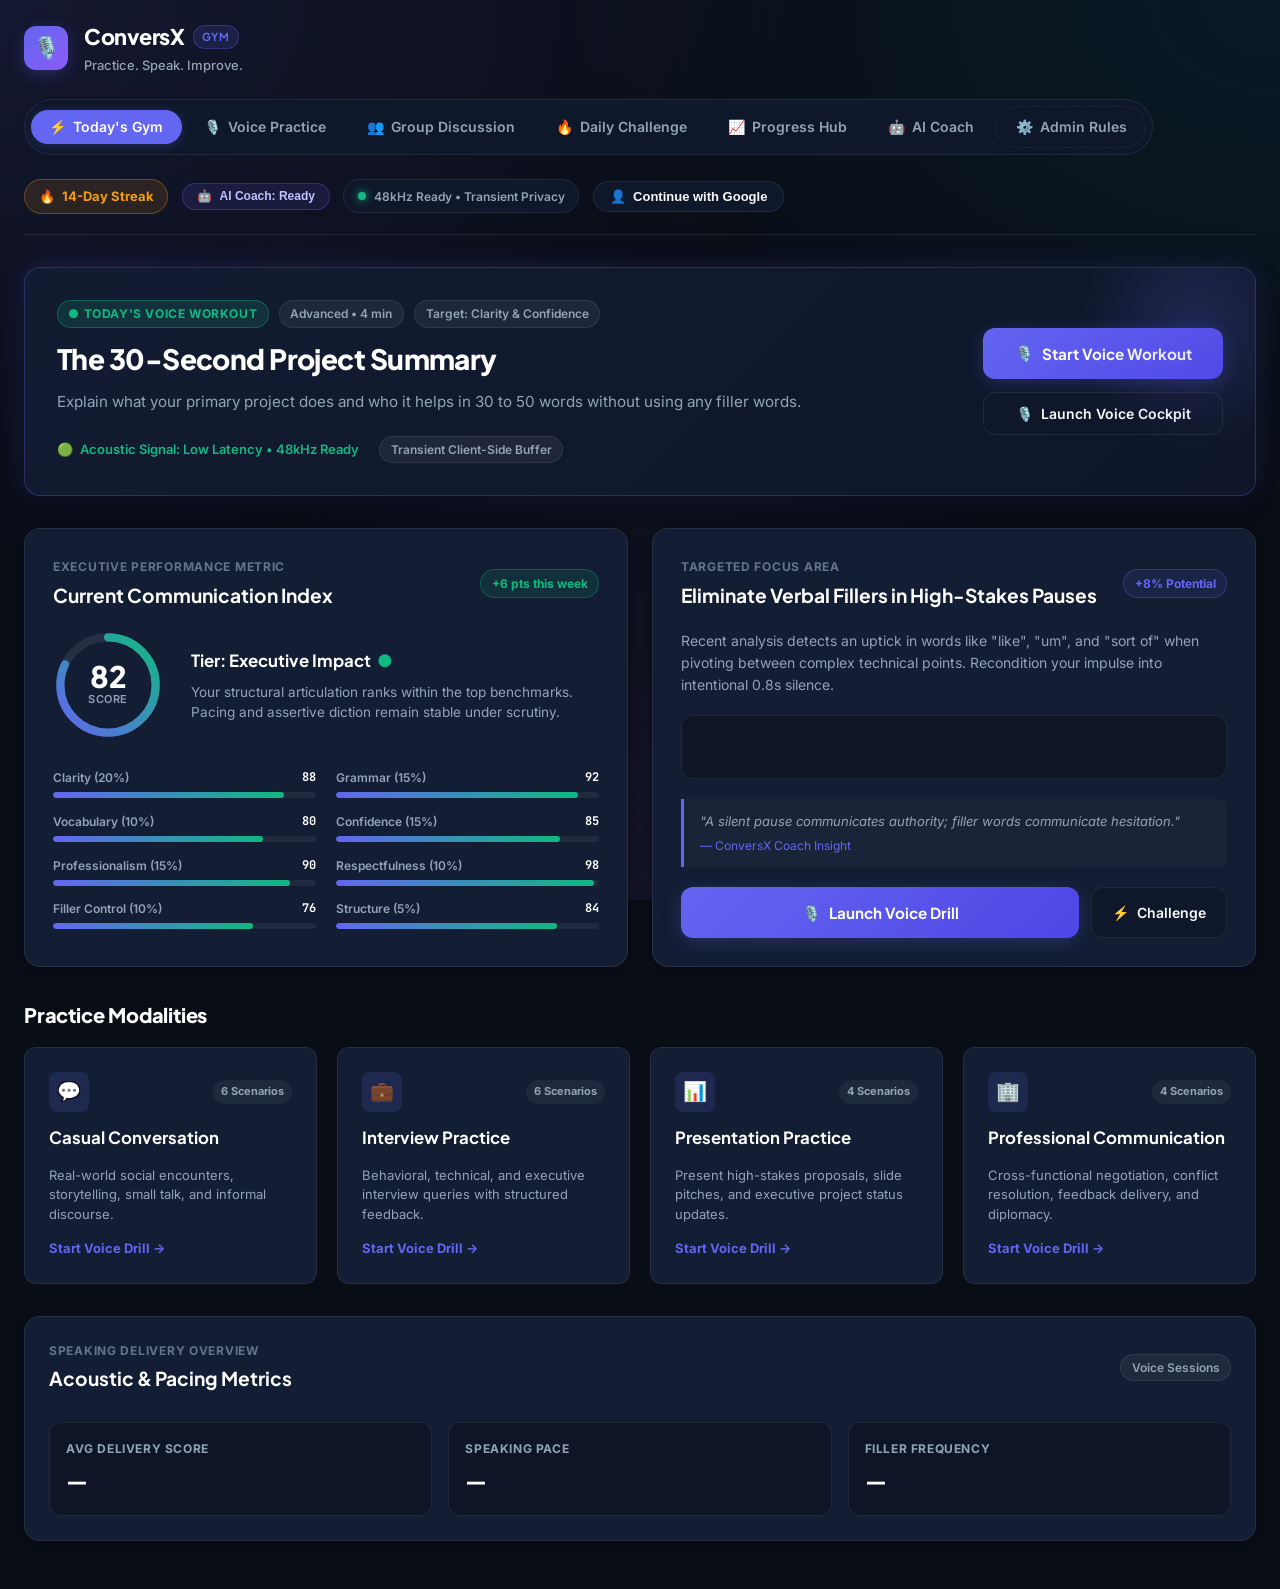
==== commit 61fa1354: "feat: implement Google Authentication and Unique User ID Onboarding - Add official Continue with Goo" ====
--- a/frontend/index.html
+++ b/frontend/index.html
@@ -1553,7 +1553,68 @@
         </div>
       </section>
 
-    </main>
+    
+    <!-- Unique ConversX User ID Onboarding Modal -->
+    <div id="modalOnboardingUserId" class="modal-backdrop" role="dialog" aria-modal="true" aria-labelledby="onboardingModalTitle">
+      <div class="modal-onboarding-dialog">
+        <div class="onboarding-step-badge">
+          <span>⚡</span> Step 2: Establish Identity
+        </div>
+
+        <div>
+          <h2 id="onboardingModalTitle" style="font-family: var(--font-display); font-size: 1.65rem; color: #fff; margin: 0.25rem 0 0.5rem 0;">
+            Create your ConversX ID
+          </h2>
+          <p style="font-size: 0.875rem; color: var(--text-muted); line-height: 1.5; margin: 0;">
+            This is your unique identity on ConversX. It will be seen by peers in Group Discussions and voice coaching sessions.
+          </p>
+        </div>
+
+        <div class="onboarding-input-group">
+          <label for="inputConversxHandle" class="form-label-gym" style="font-size: 0.8125rem;">
+            ConversX ID
+          </label>
+          <div class="handle-input-container">
+            <span class="handle-prefix">@</span>
+            <input type="text" id="inputConversxHandle" class="handle-input" placeholder="yourname" autocomplete="off" spellcheck="false" maxlength="20">
+            <div id="badgeHandleAvailability" class="handle-status-pill checking" style="display: none;">
+              Checking...
+            </div>
+          </div>
+          <p style="font-size: 0.75rem; color: var(--text-muted); margin: 0.25rem 0 0 0;">
+            3–20 characters • Letters, numbers, and underscores only • Case-insensitive
+          </p>
+        </div>
+
+        <!-- Profile Preview Card -->
+        <div>
+          <span style="font-size: 0.75rem; font-weight: 700; text-transform: uppercase; letter-spacing: 0.05em; color: var(--text-muted);">
+            Your ConversX Identity Preview
+          </span>
+          <div class="card-onboarding-preview" style="margin-top: 0.4rem;">
+            <img id="previewAvatarImg" class="preview-avatar-img" src="" alt="Google Profile Avatar" style="display: none;">
+            <div id="previewAvatarFallback" class="preview-avatar-fallback">C</div>
+            <div class="preview-meta">
+              <div id="previewDisplayName" class="preview-display-name">ConversX Speaker</div>
+              <div id="previewHandleBadge" class="preview-handle-badge">@yourname</div>
+              <div class="preview-tag-verified">
+                <span>✓</span> Verified Google Identity
+              </div>
+            </div>
+          </div>
+        </div>
+
+        <div id="onboardingErrorMsg" style="color: var(--harmful-rose); font-size: 0.8125rem; display: none;"></div>
+
+        <div style="display: flex; gap: 0.75rem; margin-top: 0.5rem;">
+          <button id="btnReserveHandle" class="btn-gym-primary" style="flex: 1;" disabled>
+            <span>🚀</span> Reserve ID & Enter ConversX
+          </button>
+        </div>
+      </div>
+    </div>
+
+</main>
 
     <!-- Mobile Bottom Navigation Bar -->
     <nav class="mobile-nav-bar" aria-label="Mobile Navigation">
@@ -1610,6 +1671,24 @@
           <button id="btnTabRegister" class="auth-tab-btn" role="tab" aria-selected="false">Create Account</button>
         </div>
 
+        <!-- Google Sign-In Action (Primary) -->
+        <div style="margin: 0.5rem 0 0.25rem 0;">
+          <button id="btnGoogleSignIn" class="btn-google-auth" type="button" aria-label="Continue with Google">
+            <svg class="google-icon-svg" viewBox="0 0 48 48">
+              <path fill="#EA4335" d="M24 9.5c3.54 0 6.71 1.22 9.21 3.6l6.85-6.85C35.9 2.38 30.47 0 24 0 14.62 0 6.51 5.38 2.56 13.22l7.98 6.19C12.43 13.72 17.74 9.5 24 9.5z"/>
+              <path fill="#4285F4" d="M46.98 24.55c0-1.57-.15-3.09-.38-4.55H24v9.02h12.94c-.58 2.96-2.26 5.48-4.78 7.18l7.73 6c4.51-4.18 7.09-10.36 7.09-17.65z"/>
+              <path fill="#FBBC05" d="M10.53 28.59c-.48-1.45-.76-2.99-.76-4.59s.27-3.14.76-4.59l-7.98-6.19C.92 16.46 0 20.12 0 24c0 3.88.92 7.54 2.56 10.78l7.97-6.19z"/>
+              <path fill="#34A853" d="M24 48c6.48 0 11.93-2.13 15.89-5.81l-7.73-6c-2.15 1.45-4.92 2.3-8.16 2.3-6.26 0-11.57-4.22-13.47-9.91l-7.98 6.19C6.51 42.62 14.62 48 24 48z"/>
+              <path fill="none" d="M0 0h48v48H0z"/>
+            </svg>
+            <span>Continue with Google</span>
+          </button>
+        </div>
+
+        <div class="auth-divider-row">
+          <span>or sign in with password</span>
+        </div>
+
         <!-- Login Form -->
         <form id="formAuthLogin" class="auth-form-gym">
           <div class="form-group-gym">
@@ -1765,6 +1844,7 @@
 
     import { API_BASE_URL } from './src/config.js';
     import { aiCoachService } from './src/aiCoach/index.js';
+    import { googleAuthService } from './src/auth/index.js';
 
     import {
       DISCUSSION_TOPICS,
@@ -2531,25 +2611,192 @@
     const userAuthLabel = document.getElementById('userAuthLabel');
     const btnAuthSignOut = document.getElementById('btnAuthSignOut');
 
+    // Google Auth & Unique User ID Onboarding Elements
+    const btnGoogleSignIn = document.getElementById('btnGoogleSignIn');
+    const modalOnboardingUserId = document.getElementById('modalOnboardingUserId');
+    const inputConversxHandle = document.getElementById('inputConversxHandle');
+    const badgeHandleAvailability = document.getElementById('badgeHandleAvailability');
+    const previewAvatarImg = document.getElementById('previewAvatarImg');
+    const previewAvatarFallback = document.getElementById('previewAvatarFallback');
+    const previewDisplayName = document.getElementById('previewDisplayName');
+    const previewHandleBadge = document.getElementById('previewHandleBadge');
+    const btnReserveHandle = document.getElementById('btnReserveHandle');
+    const onboardingErrorMsg = document.getElementById('onboardingErrorMsg');
+
+    function openOnboardingModal(userData) {
+      if (!modalOnboardingUserId) return;
+      if (previewDisplayName) {
+        previewDisplayName.textContent = userData?.display_name || userData?.username || 'ConversX Speaker';
+      }
+      if (userData?.avatar_url && previewAvatarImg) {
+        previewAvatarImg.src = userData.avatar_url;
+        previewAvatarImg.style.display = 'block';
+        if (previewAvatarFallback) previewAvatarFallback.style.display = 'none';
+      } else if (previewAvatarFallback) {
+        if (previewAvatarImg) previewAvatarImg.style.display = 'none';
+        previewAvatarFallback.style.display = 'flex';
+        const initial = (userData?.display_name || userData?.username || 'C')[0].toUpperCase();
+        previewAvatarFallback.textContent = initial;
+      }
+      if (inputConversxHandle) inputConversxHandle.value = '';
+      if (previewHandleBadge) previewHandleBadge.textContent = '@yourname';
+      if (badgeHandleAvailability) badgeHandleAvailability.style.display = 'none';
+      if (onboardingErrorMsg) onboardingErrorMsg.style.display = 'none';
+      if (btnReserveHandle) {
+        btnReserveHandle.disabled = true;
+        btnReserveHandle.innerHTML = '<span>🚀</span> Reserve ID & Enter ConversX';
+      }
+      modalOnboardingUserId.classList.add('open');
+      setTimeout(() => {
+        if (inputConversxHandle) inputConversxHandle.focus();
+      }, 100);
+    }
+
     function checkActiveAuth() {
-      const token = localStorage.getItem('conversx_token');
-      const user = localStorage.getItem('conversx_user');
-      if (token && user) {
-        userAuthLabel.textContent = user;
-        document.getElementById('loggedUserDisplay').textContent = `Signed in as ${user}`;
+      const isAuth = googleAuthService.isAuthenticated();
+      const user = googleAuthService.getUser();
+
+      if (isAuth && user) {
+        if (!googleAuthService.isOnboardingCompleted()) {
+          // Incomplete onboarding: resume onboarding prompt
+          userAuthLabel.textContent = 'Finish ID Setup';
+          openOnboardingModal(user);
+        } else {
+          const publicHandle = googleAuthService.getPublicHandle();
+          userAuthLabel.textContent = publicHandle || user.display_name || user.username;
+          if (user.avatar_url) {
+            userAuthIcon.innerHTML = `<img src="${user.avatar_url}" class="auth-avatar-pill-img" alt="Avatar">`;
+          } else {
+            userAuthIcon.textContent = '👤';
+          }
+        }
+
+        const displayLabel = user.display_name || user.username;
+        const handleLabel = user.conversx_user_id ? ` (@${user.conversx_user_id})` : '';
+        document.getElementById('loggedUserDisplay').textContent = `Signed in as ${displayLabel}${handleLabel}`;
         formAuthLogin.style.display = 'none';
         formAuthRegister.style.display = 'none';
         btnTabLogin.style.display = 'none';
         btnTabRegister.style.display = 'none';
         loggedInUserCard.style.display = 'flex';
       } else {
-        userAuthLabel.textContent = 'Sign In';
+        userAuthLabel.textContent = 'Continue with Google';
+        userAuthIcon.textContent = '👤';
         formAuthLogin.style.display = 'flex';
         formAuthRegister.style.display = 'none';
         btnTabLogin.style.display = 'block';
         btnTabRegister.style.display = 'block';
         loggedInUserCard.style.display = 'none';
       }
+    }
+
+    if (btnGoogleSignIn) {
+      btnGoogleSignIn.addEventListener('click', async () => {
+        btnGoogleSignIn.disabled = true;
+        const originalContent = btnGoogleSignIn.innerHTML;
+        btnGoogleSignIn.innerHTML = '<span>Connecting to Google...</span>';
+        try {
+          const res = await googleAuthService.authenticateWithGoogle({
+            mock_sub: 'google_sub_chellamae_001',
+            mock_email: 'chellamae.voice@gmail.com',
+            mock_name: 'Chellamae Johnson',
+            mock_picture: 'https://images.unsplash.com/photo-1534528741775-53994a69daeb?auto=format&fit=crop&w=256&q=80'
+          });
+          authModal.classList.remove('open');
+          if (res.success) {
+            if (!res.data.onboarding_completed) {
+              openOnboardingModal(res.data);
+            } else {
+              checkActiveAuth();
+            }
+          } else {
+            alert(res.error || 'Google authentication could not be completed.');
+          }
+        } catch (err) {
+          console.error('Google Sign-In error:', err);
+        } finally {
+          btnGoogleSignIn.disabled = false;
+          btnGoogleSignIn.innerHTML = originalContent;
+        }
+      });
+    }
+
+    if (inputConversxHandle) {
+      inputConversxHandle.addEventListener('input', (e) => {
+        const val = e.target.value.trim();
+        if (onboardingErrorMsg) onboardingErrorMsg.style.display = 'none';
+
+        if (!val) {
+          if (badgeHandleAvailability) badgeHandleAvailability.style.display = 'none';
+          if (previewHandleBadge) previewHandleBadge.textContent = '@yourname';
+          if (btnReserveHandle) btnReserveHandle.disabled = true;
+          return;
+        }
+
+        if (badgeHandleAvailability) {
+          badgeHandleAvailability.className = 'handle-status-pill checking';
+          badgeHandleAvailability.textContent = 'Checking availability...';
+          badgeHandleAvailability.style.display = 'inline-flex';
+        }
+
+        googleAuthService.debouncedCheckHandle(val, (result) => {
+          if (previewHandleBadge) {
+            previewHandleBadge.textContent = `@${result.handle || val}`;
+          }
+          if (badgeHandleAvailability) {
+            if (result.available) {
+              badgeHandleAvailability.className = 'handle-status-pill available';
+              badgeHandleAvailability.textContent = '✓ Available';
+              if (btnReserveHandle) btnReserveHandle.disabled = false;
+            } else if (result.status === 'reserved') {
+              badgeHandleAvailability.className = 'handle-status-pill reserved';
+              badgeHandleAvailability.textContent = '✕ This User ID is reserved';
+              if (btnReserveHandle) btnReserveHandle.disabled = true;
+            } else if (result.status === 'taken') {
+              badgeHandleAvailability.className = 'handle-status-pill taken';
+              badgeHandleAvailability.textContent = '✕ User ID already taken';
+              if (btnReserveHandle) btnReserveHandle.disabled = true;
+            } else {
+              badgeHandleAvailability.className = 'handle-status-pill invalid';
+              badgeHandleAvailability.textContent = result.message || '✕ Use 3–20 letters, numbers, or underscores';
+              if (btnReserveHandle) btnReserveHandle.disabled = true;
+            }
+            badgeHandleAvailability.style.display = 'inline-flex';
+          }
+        }, 250);
+      });
+    }
+
+    if (btnReserveHandle) {
+      btnReserveHandle.addEventListener('click', async () => {
+        const handle = inputConversxHandle ? inputConversxHandle.value.trim() : '';
+        if (!handle) return;
+
+        btnReserveHandle.disabled = true;
+        btnReserveHandle.innerHTML = '<span>⏳</span> Reserving ID...';
+
+        try {
+          const res = await googleAuthService.reserveHandle(handle);
+          if (res.success) {
+            modalOnboardingUserId.classList.remove('open');
+            checkActiveAuth();
+            refreshDashboard();
+          } else {
+            if (onboardingErrorMsg) {
+              onboardingErrorMsg.textContent = res.error || 'Could not reserve User ID.';
+              onboardingErrorMsg.style.display = 'block';
+            }
+          }
+        } catch (err) {
+          if (onboardingErrorMsg) {
+            onboardingErrorMsg.textContent = 'Network error reserving User ID. Please try again.';
+            onboardingErrorMsg.style.display = 'block';
+          }
+        } finally {
+          btnReserveHandle.disabled = false;
+          btnReserveHandle.innerHTML = '<span>🚀</span> Reserve ID & Enter ConversX';
+        }
+      });
     }
 
     btnOpenAuthModal.addEventListener('click', () => {
@@ -2643,8 +2890,7 @@
     });
 
     btnAuthSignOut.addEventListener('click', () => {
-      localStorage.removeItem('conversx_token');
-      localStorage.removeItem('conversx_user');
+      googleAuthService.signOut();
       checkActiveAuth();
       authModal.classList.remove('open');
     });
@@ -2774,12 +3020,12 @@
         onActiveSpeakerChange: (speakerId) => updateActiveSpeakerVisual(speakerId)
       });
 
-      // Add local user as Host
-      const localUsername = localStorage.getItem('conversx_user') || 'Marcus Vance';
+      // Add local user with public ConversX ID
+      const localHandle = googleAuthService.getPublicHandle() || '@chellamae';
       discRoom.addParticipant({
         id: 'user_local',
-        name: `${localUsername} (YOU)`,
-        role: 'Host / Systems Arch',
+        name: `${localHandle} (YOU)`,
+        role: 'Member / Participant',
         isLocal: true,
         isReady: true
       });
--- a/frontend/styles/main.css
+++ b/frontend/styles/main.css
@@ -3570,3 +3570,238 @@
   text-decoration: underline;
   font-weight: 600;
 }
+
+/* ==========================================================================
+   GOOGLE AUTHENTICATION & UNIQUE USER ID ONBOARDING STYLES (STITCH DESIGN)
+   ========================================================================== */
+
+/* Google Official Sign-In Button */
+.btn-google-auth {
+  display: flex;
+  align-items: center;
+  justify-content: center;
+  gap: 0.75rem;
+  width: 100%;
+  padding: 0.75rem 1rem;
+  background-color: #ffffff;
+  color: #1f2937;
+  font-family: var(--font-body, system-ui, -apple-system, sans-serif);
+  font-size: 0.9375rem;
+  font-weight: 600;
+  border-radius: 9999px;
+  border: 1px solid #e5e7eb;
+  cursor: pointer;
+  transition: all 0.2s cubic-bezier(0.16, 1, 0.3, 1);
+  box-shadow: 0 2px 6px rgba(0, 0, 0, 0.15);
+}
+.btn-google-auth:hover {
+  background-color: #f9fafb;
+  box-shadow: 0 4px 12px rgba(0, 0, 0, 0.2);
+  transform: translateY(-1px);
+}
+.btn-google-auth:active {
+  transform: translateY(0);
+}
+.google-icon-svg {
+  width: 18px;
+  height: 18px;
+  flex-shrink: 0;
+}
+
+/* Auth Divider */
+.auth-divider-row {
+  display: flex;
+  align-items: center;
+  margin: 1.25rem 0;
+  color: var(--text-muted, #94a3b8);
+  font-size: 0.75rem;
+  font-weight: 600;
+  text-transform: uppercase;
+  letter-spacing: 0.05em;
+}
+.auth-divider-row::before,
+.auth-divider-row::after {
+  content: "";
+  flex: 1;
+  height: 1px;
+  background-color: rgba(255, 255, 255, 0.1);
+}
+.auth-divider-row span {
+  padding: 0 0.75rem;
+}
+
+/* User ID Onboarding Dialog */
+.modal-onboarding-dialog {
+  background: var(--bg-card, #131b2e);
+  border: 1px solid rgba(139, 92, 246, 0.3);
+  border-radius: 1.25rem;
+  padding: 2rem;
+  width: 100%;
+  max-width: 520px;
+  box-shadow: 0 20px 40px -15px rgba(0, 0, 0, 0.7), 0 0 30px rgba(139, 92, 246, 0.15);
+  position: relative;
+  display: flex;
+  flex-direction: column;
+  gap: 1.25rem;
+  animation: modalScaleUp 0.25s cubic-bezier(0.16, 1, 0.3, 1);
+}
+
+.onboarding-step-badge {
+  display: inline-flex;
+  align-items: center;
+  gap: 0.4rem;
+  background: rgba(139, 92, 246, 0.15);
+  border: 1px solid rgba(139, 92, 246, 0.3);
+  color: var(--accent-purple, #a78bfa);
+  font-size: 0.75rem;
+  font-weight: 700;
+  text-transform: uppercase;
+  letter-spacing: 0.06em;
+  padding: 0.25rem 0.65rem;
+  border-radius: 9999px;
+  width: fit-content;
+}
+
+.onboarding-input-group {
+  display: flex;
+  flex-direction: column;
+  gap: 0.5rem;
+}
+
+.handle-input-container {
+  display: flex;
+  align-items: center;
+  background: rgba(15, 23, 42, 0.85);
+  border: 1.5px solid rgba(255, 255, 255, 0.15);
+  border-radius: 0.75rem;
+  padding: 0.35rem 0.75rem;
+  transition: all 0.2s ease;
+}
+.handle-input-container:focus-within {
+  border-color: var(--accent-electric, #6366f1);
+  box-shadow: 0 0 0 3px rgba(99, 102, 241, 0.25);
+  background: rgba(15, 23, 42, 0.95);
+}
+.handle-prefix {
+  font-family: var(--font-display, inherit);
+  font-size: 1.35rem;
+  font-weight: 800;
+  color: var(--accent-electric, #818cf8);
+  margin-right: 0.25rem;
+  user-select: none;
+}
+.handle-input {
+  flex: 1;
+  background: transparent;
+  border: none;
+  color: #fff;
+  font-family: var(--font-display, inherit);
+  font-size: 1.2rem;
+  font-weight: 600;
+  outline: none;
+  padding: 0.5rem 0;
+  letter-spacing: -0.01em;
+}
+.handle-input::placeholder {
+  color: rgba(148, 163, 184, 0.5);
+  font-weight: 400;
+}
+
+/* Debounced Handle Status Pill */
+.handle-status-pill {
+  display: inline-flex;
+  align-items: center;
+  gap: 0.35rem;
+  font-size: 0.8125rem;
+  font-weight: 600;
+  padding: 0.25rem 0.6rem;
+  border-radius: 9999px;
+  transition: all 0.2s ease;
+}
+.handle-status-pill.available {
+  background: rgba(16, 185, 129, 0.15);
+  color: var(--accent-emerald, #10b981);
+  border: 1px solid rgba(16, 185, 129, 0.3);
+}
+.handle-status-pill.taken,
+.handle-status-pill.reserved {
+  background: rgba(244, 63, 94, 0.15);
+  color: var(--harmful-rose, #f43f5e);
+  border: 1px solid rgba(244, 63, 94, 0.3);
+}
+.handle-status-pill.invalid {
+  background: rgba(245, 158, 11, 0.15);
+  color: #fbbf24;
+  border: 1px solid rgba(245, 158, 11, 0.3);
+}
+.handle-status-pill.checking {
+  background: rgba(99, 102, 241, 0.15);
+  color: #a5b4fc;
+  border: 1px solid rgba(99, 102, 241, 0.3);
+}
+
+/* Profile Preview Card */
+.card-onboarding-preview {
+  display: flex;
+  align-items: center;
+  gap: 1rem;
+  background: rgba(255, 255, 255, 0.03);
+  border: 1px solid rgba(255, 255, 255, 0.08);
+  border-radius: 0.875rem;
+  padding: 1rem;
+}
+.preview-avatar-img {
+  width: 52px;
+  height: 52px;
+  border-radius: 9999px;
+  object-fit: cover;
+  border: 2px solid var(--accent-electric, #6366f1);
+  background: #1e293b;
+}
+.preview-avatar-fallback {
+  width: 52px;
+  height: 52px;
+  border-radius: 9999px;
+  background: linear-gradient(135deg, #6366f1, #8b5cf6);
+  display: flex;
+  align-items: center;
+  justify-content: center;
+  font-family: var(--font-display, inherit);
+  font-size: 1.3rem;
+  font-weight: 700;
+  color: #fff;
+  border: 2px solid rgba(255, 255, 255, 0.2);
+}
+.preview-meta {
+  display: flex;
+  flex-direction: column;
+  gap: 0.2rem;
+  flex: 1;
+}
+.preview-display-name {
+  font-size: 1rem;
+  font-weight: 700;
+  color: #fff;
+}
+.preview-handle-badge {
+  font-family: var(--font-display, inherit);
+  font-size: 0.9rem;
+  font-weight: 600;
+  color: var(--accent-cyan, #06b6d4);
+}
+.preview-tag-verified {
+  font-size: 0.72rem;
+  color: var(--accent-emerald, #10b981);
+  display: flex;
+  align-items: center;
+  gap: 0.25rem;
+  margin-top: 0.15rem;
+}
+
+.auth-avatar-pill-img {
+  width: 22px;
+  height: 22px;
+  border-radius: 9999px;
+  object-fit: cover;
+  margin-right: 0.35rem;
+}
